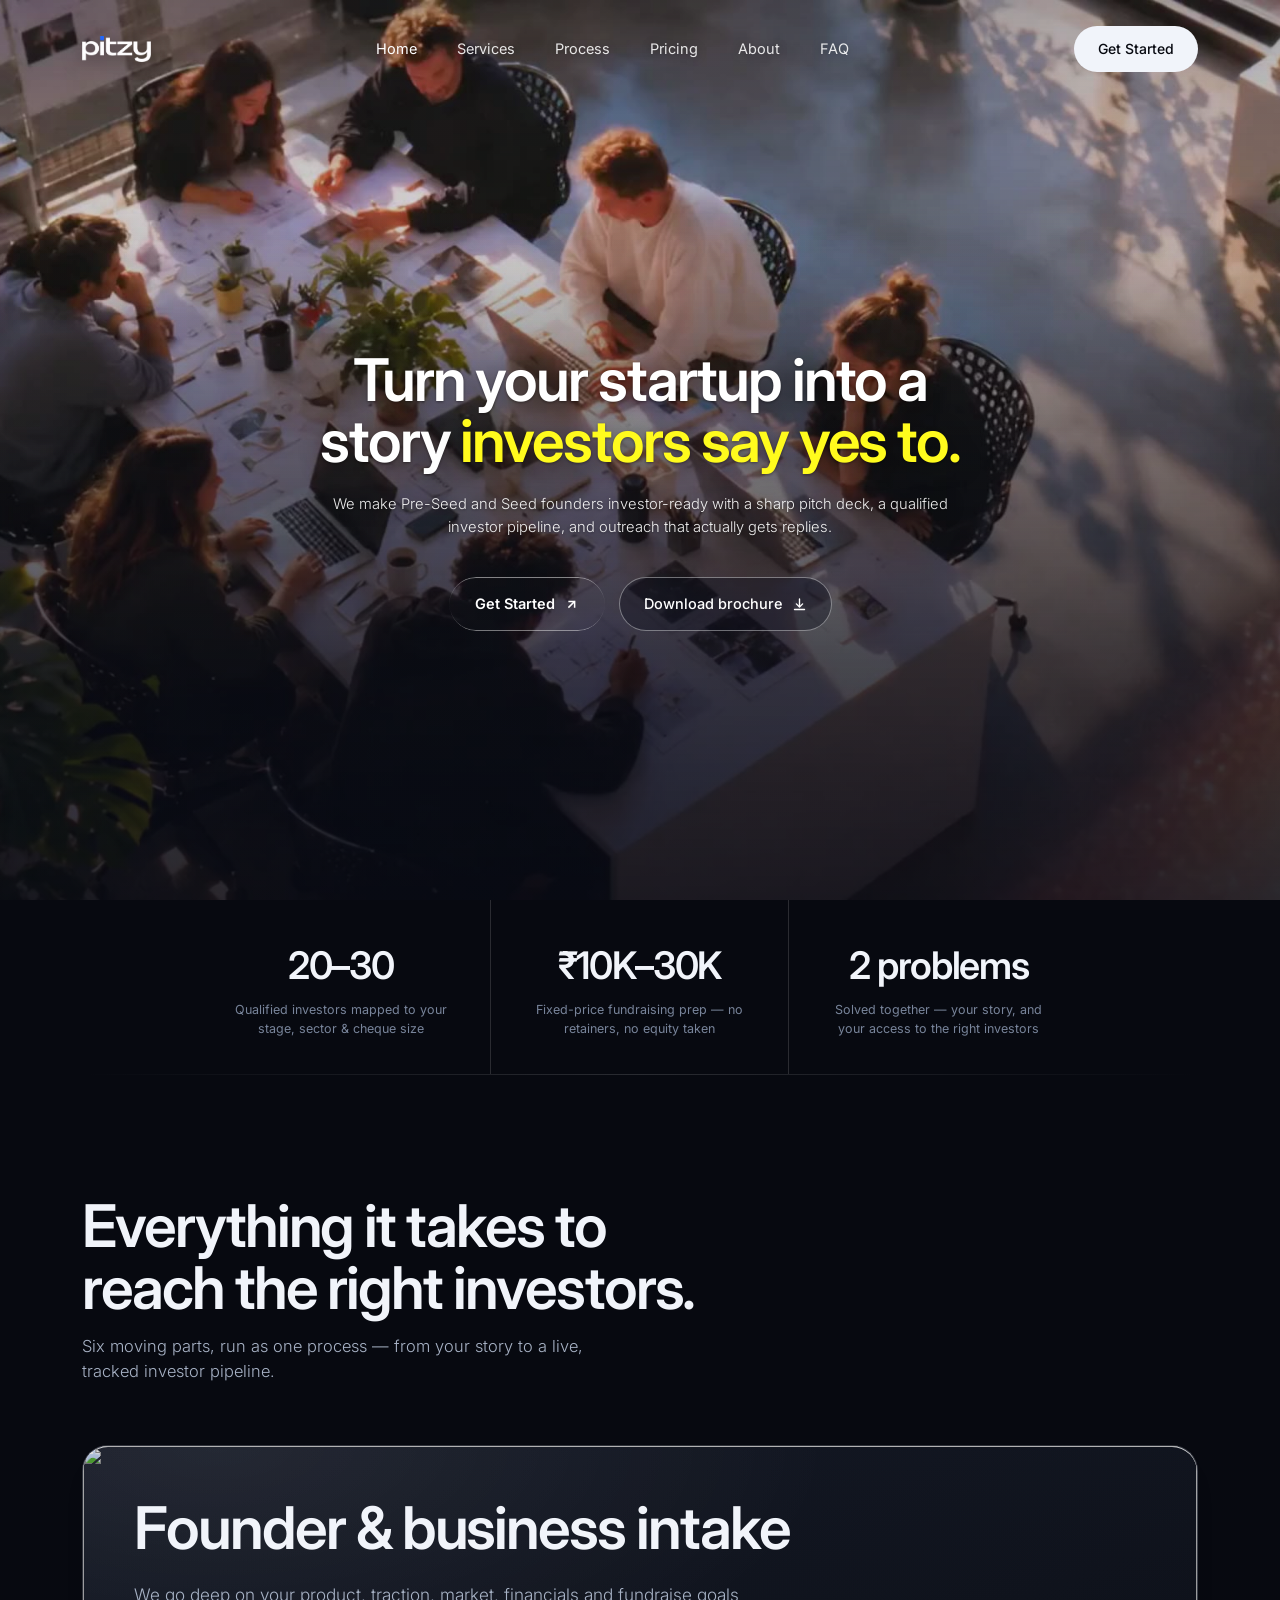
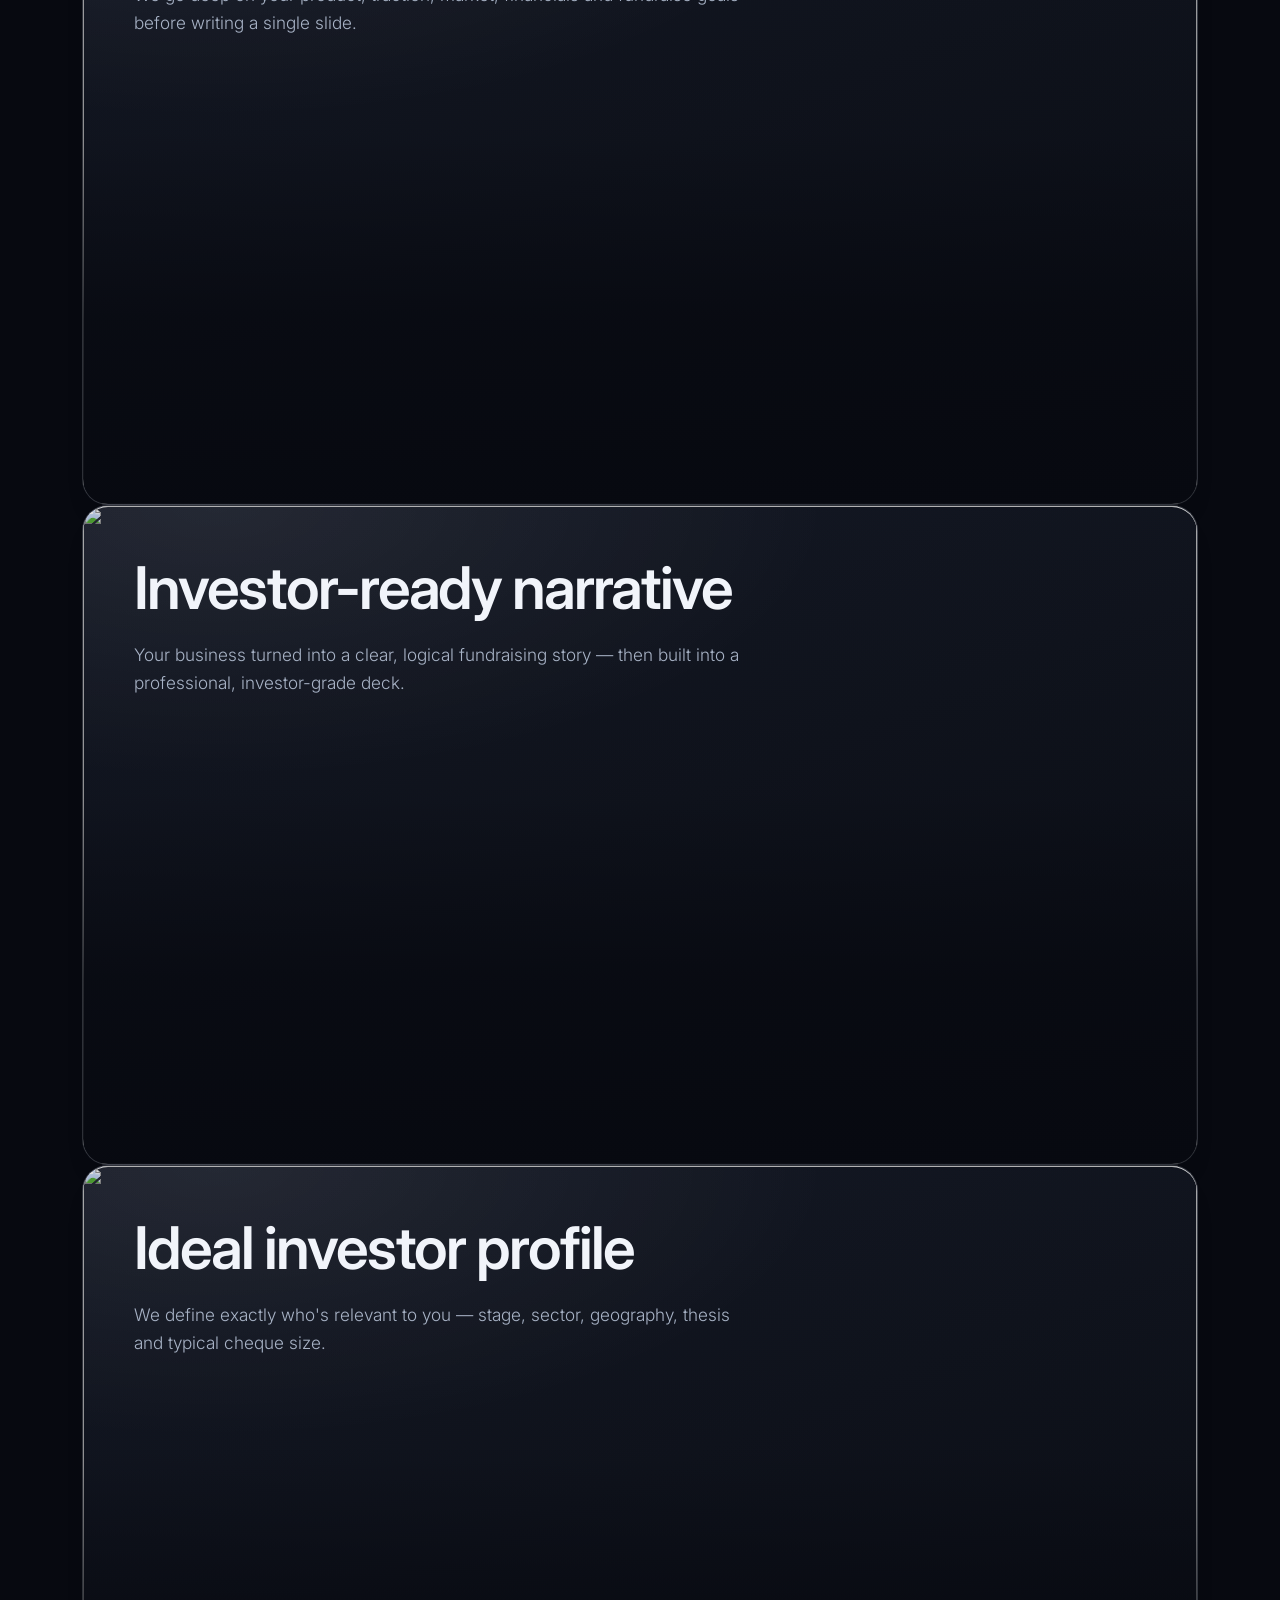
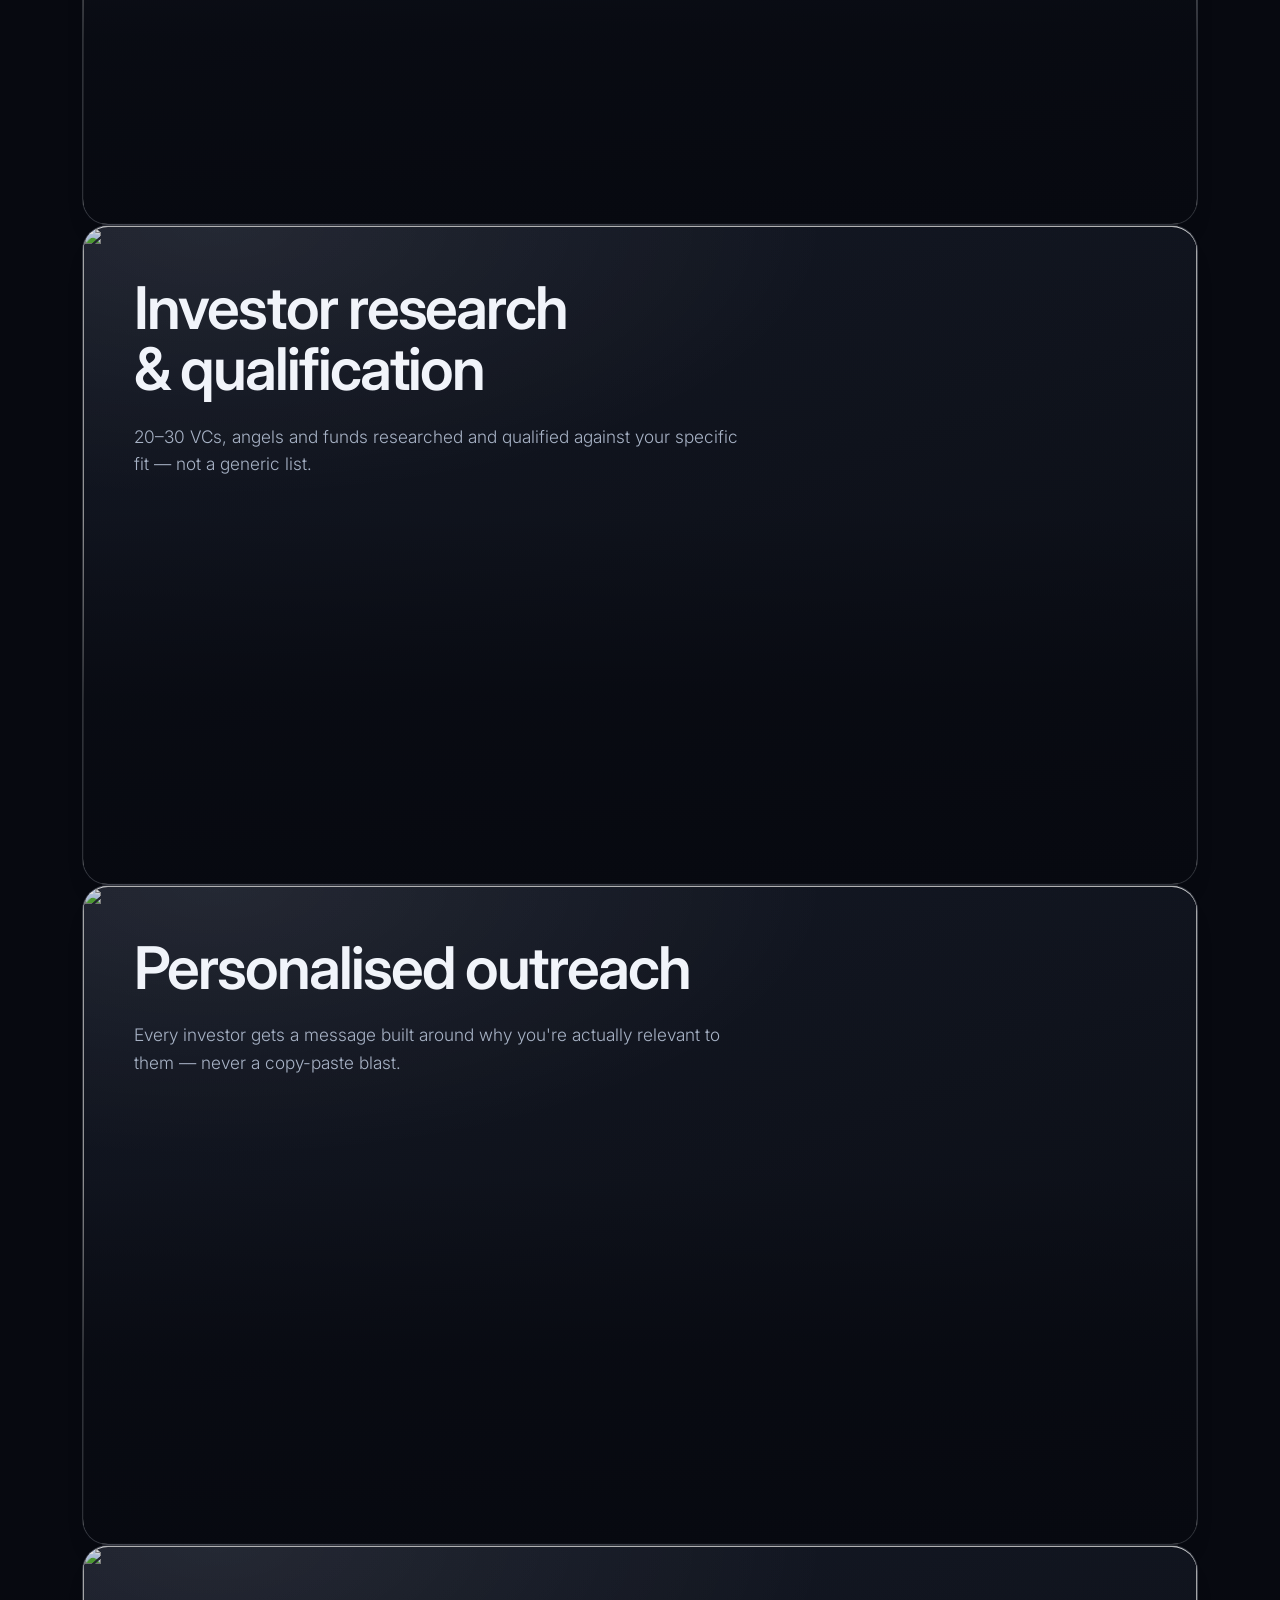
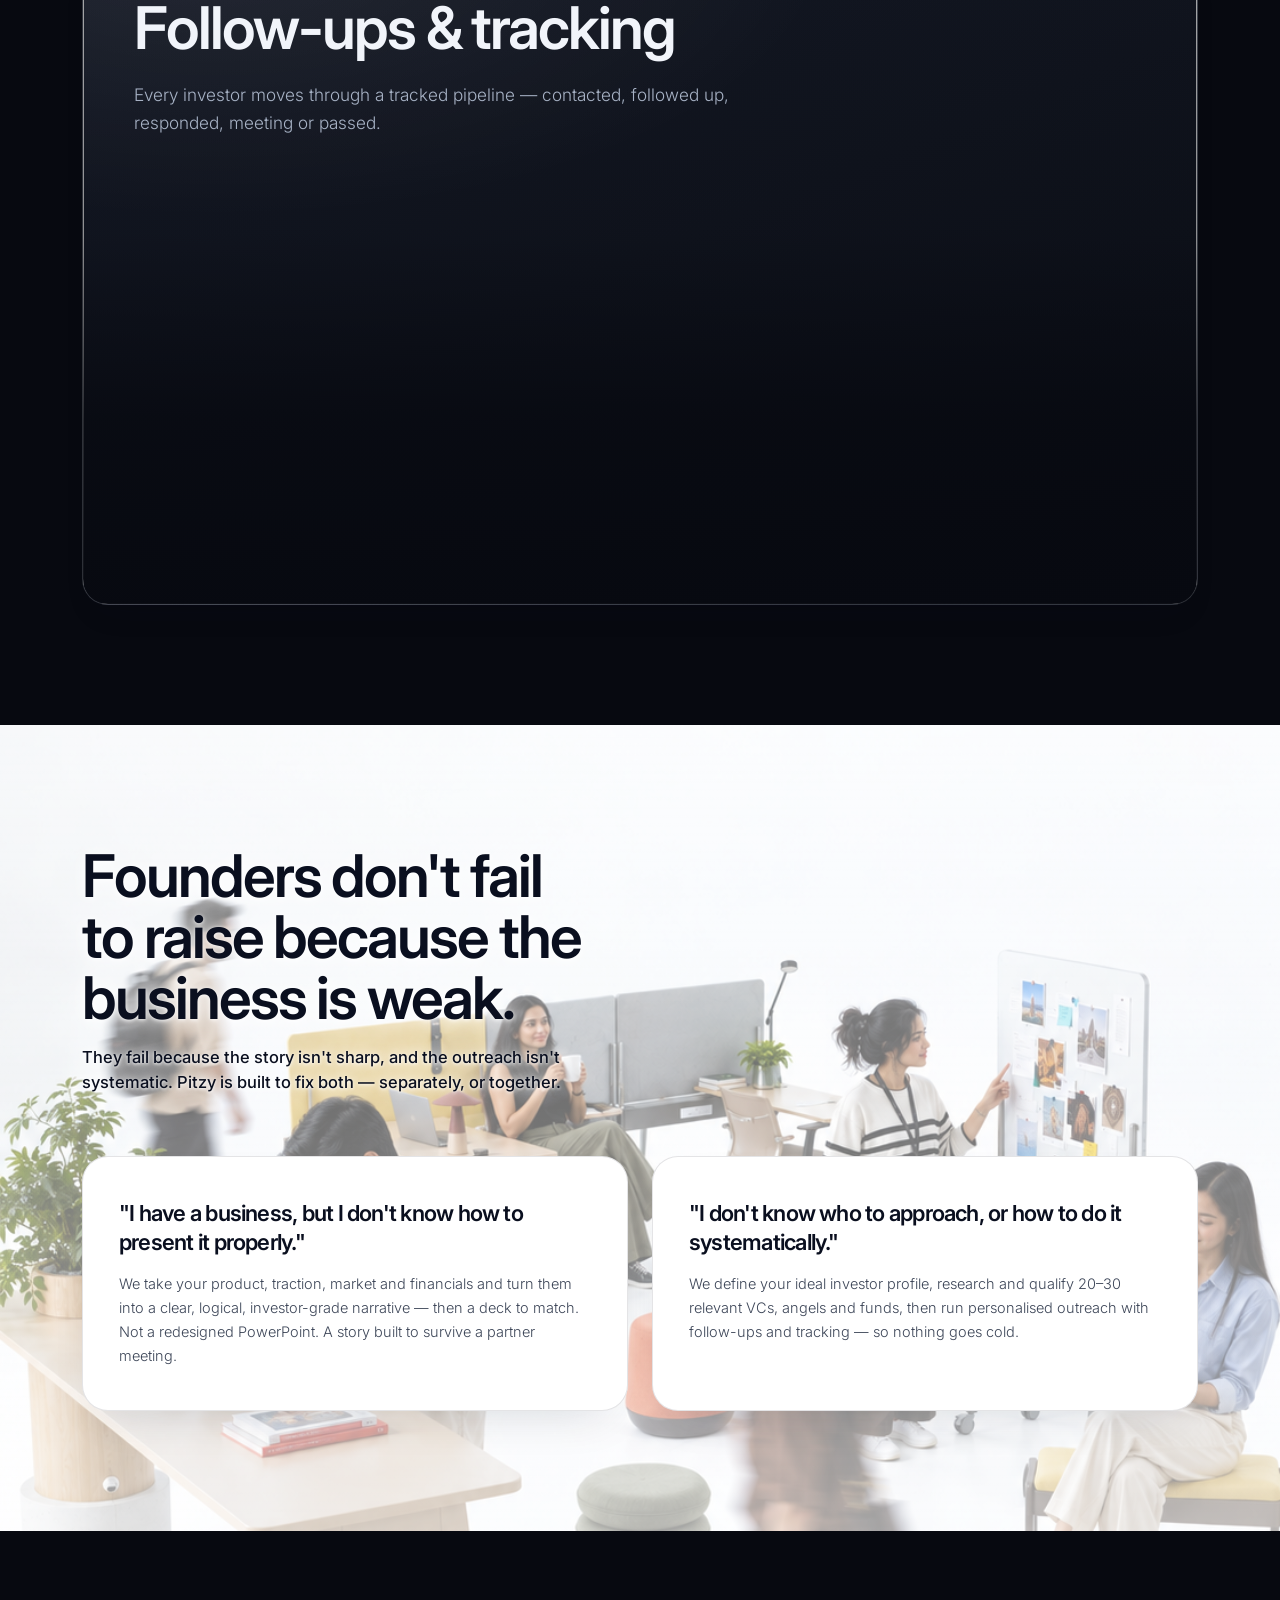
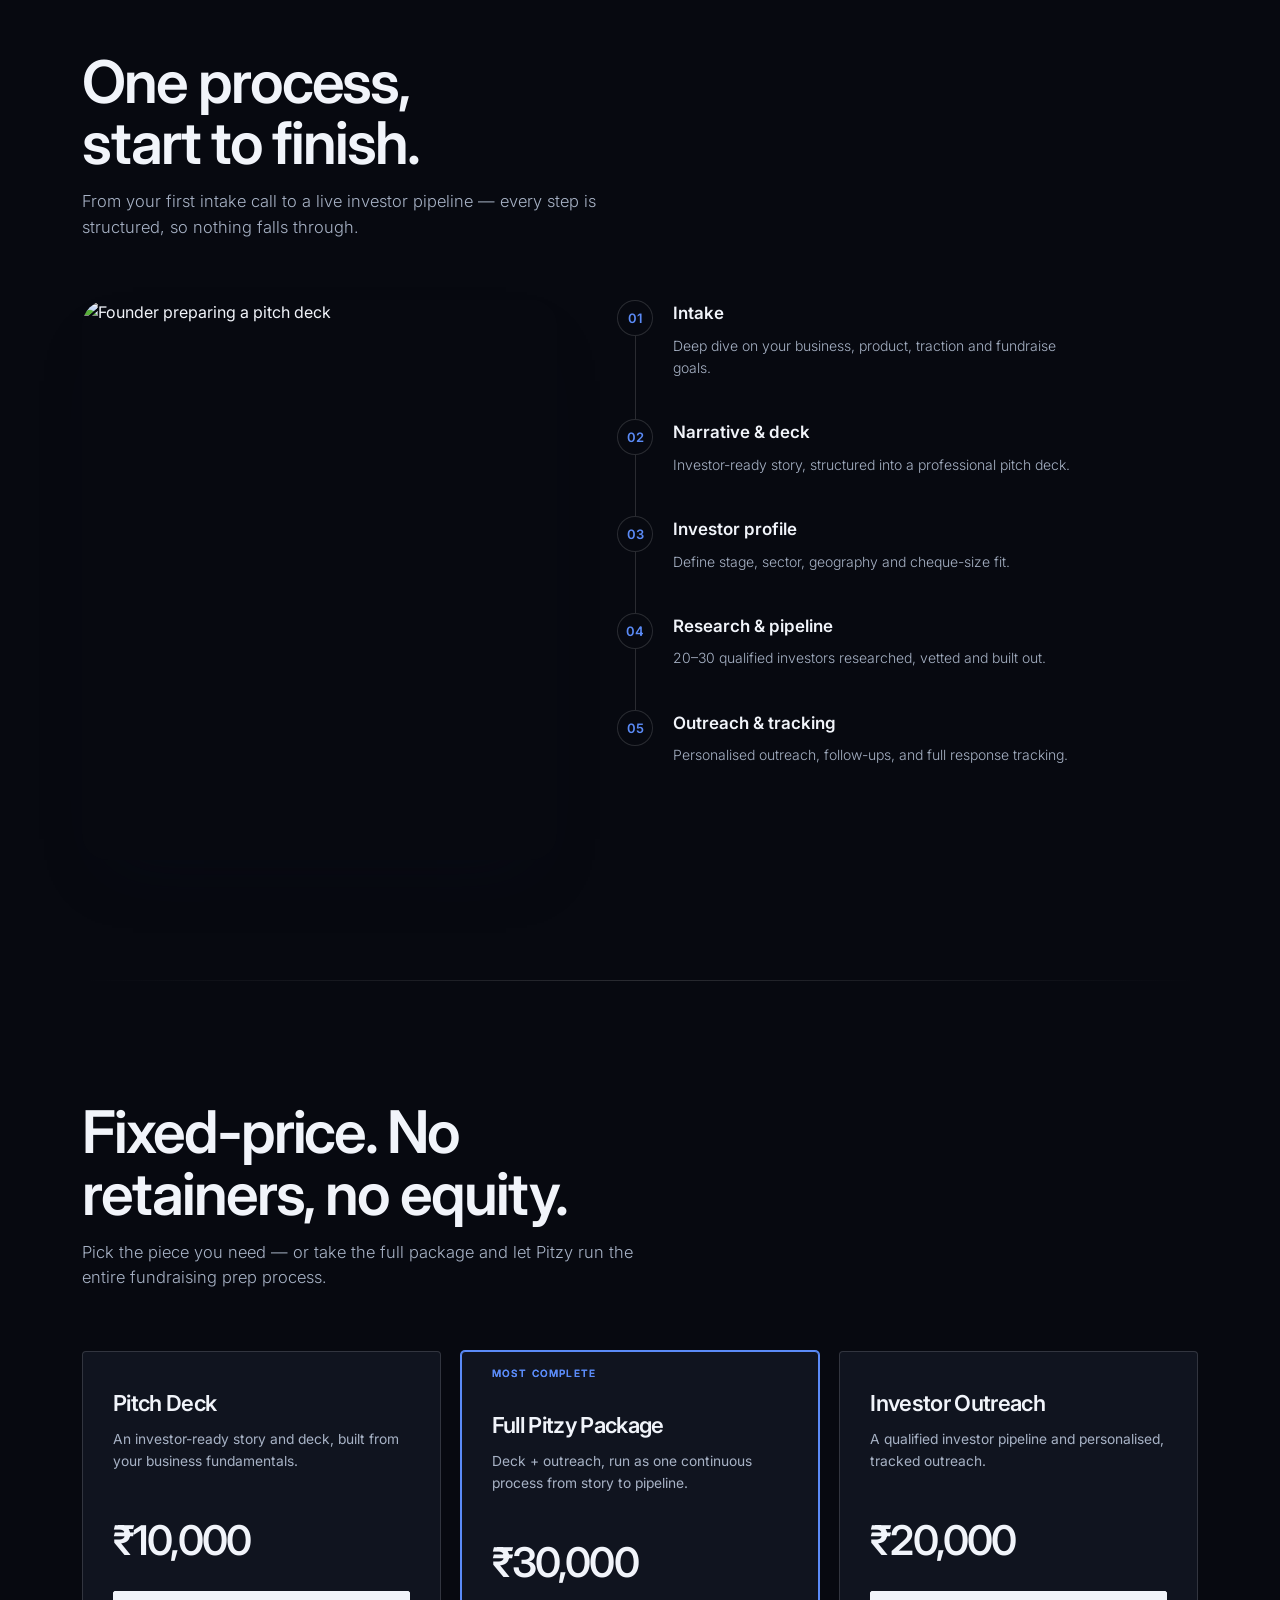
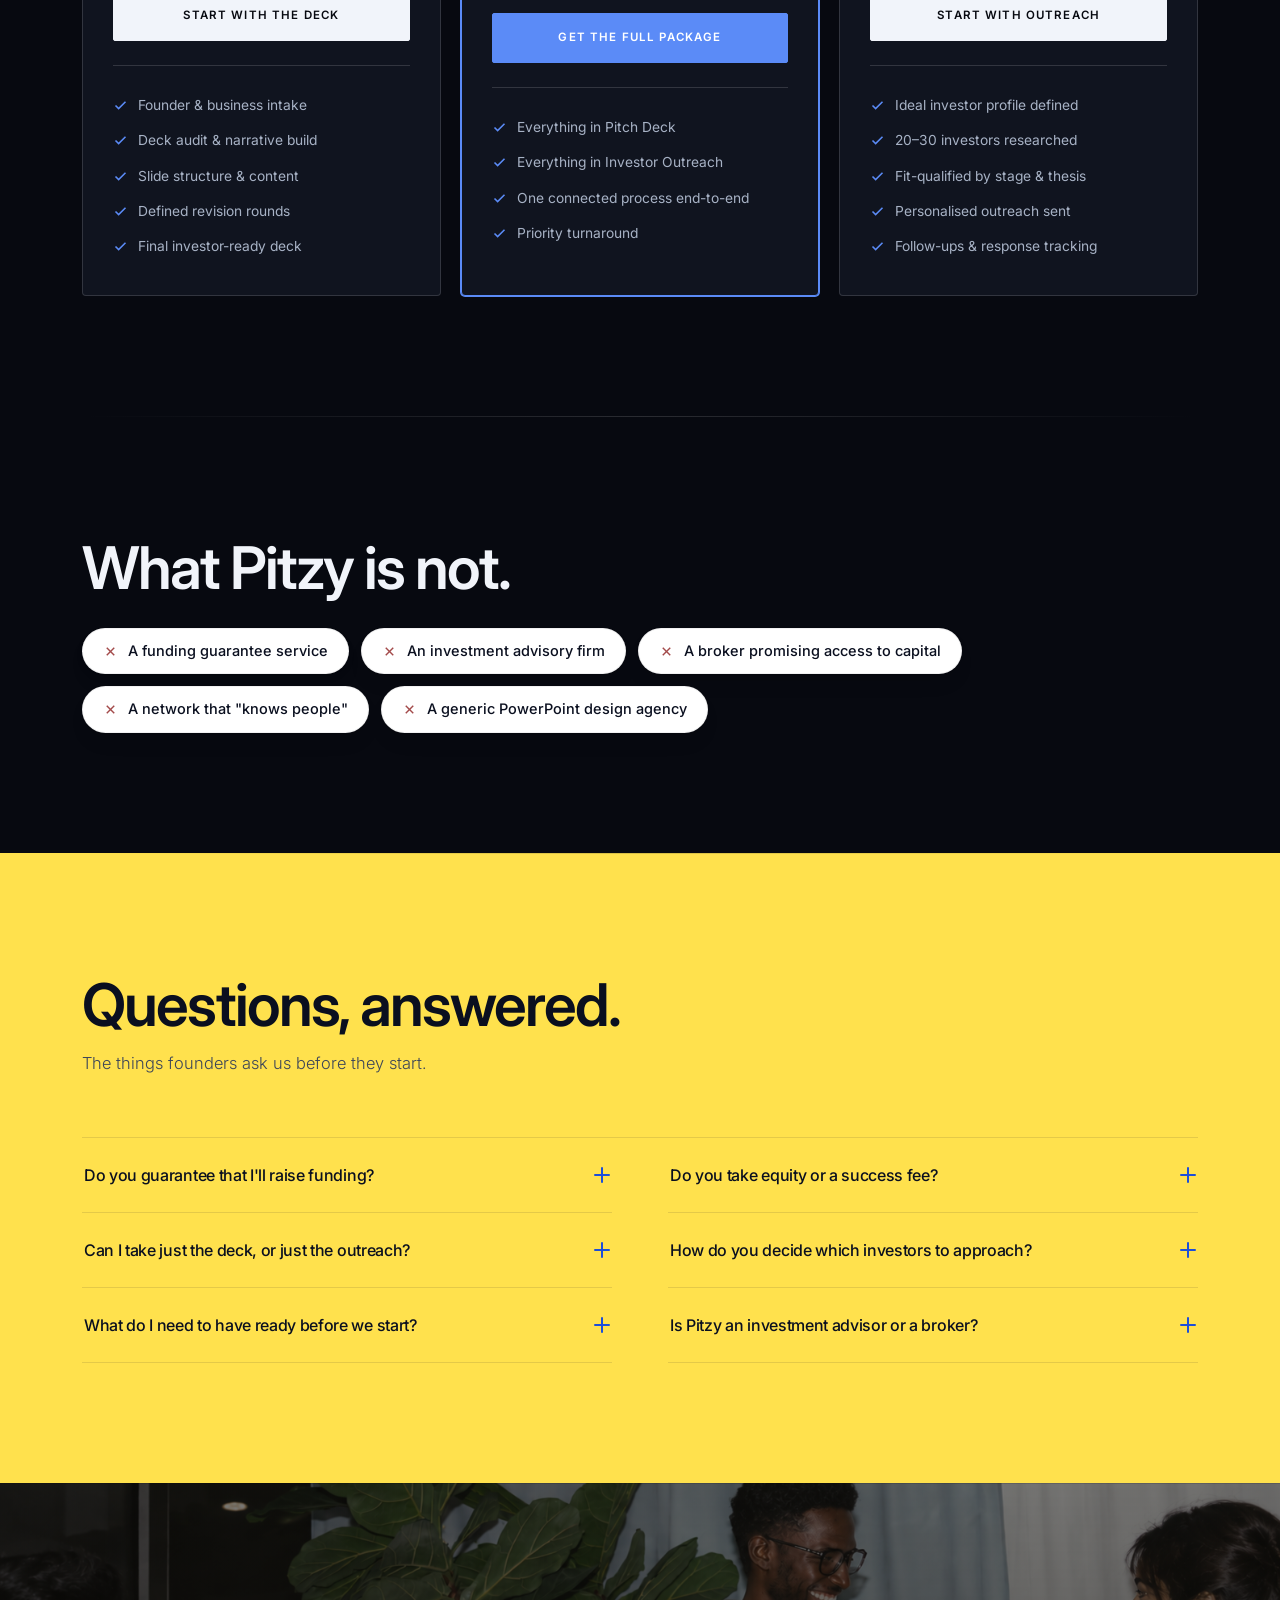
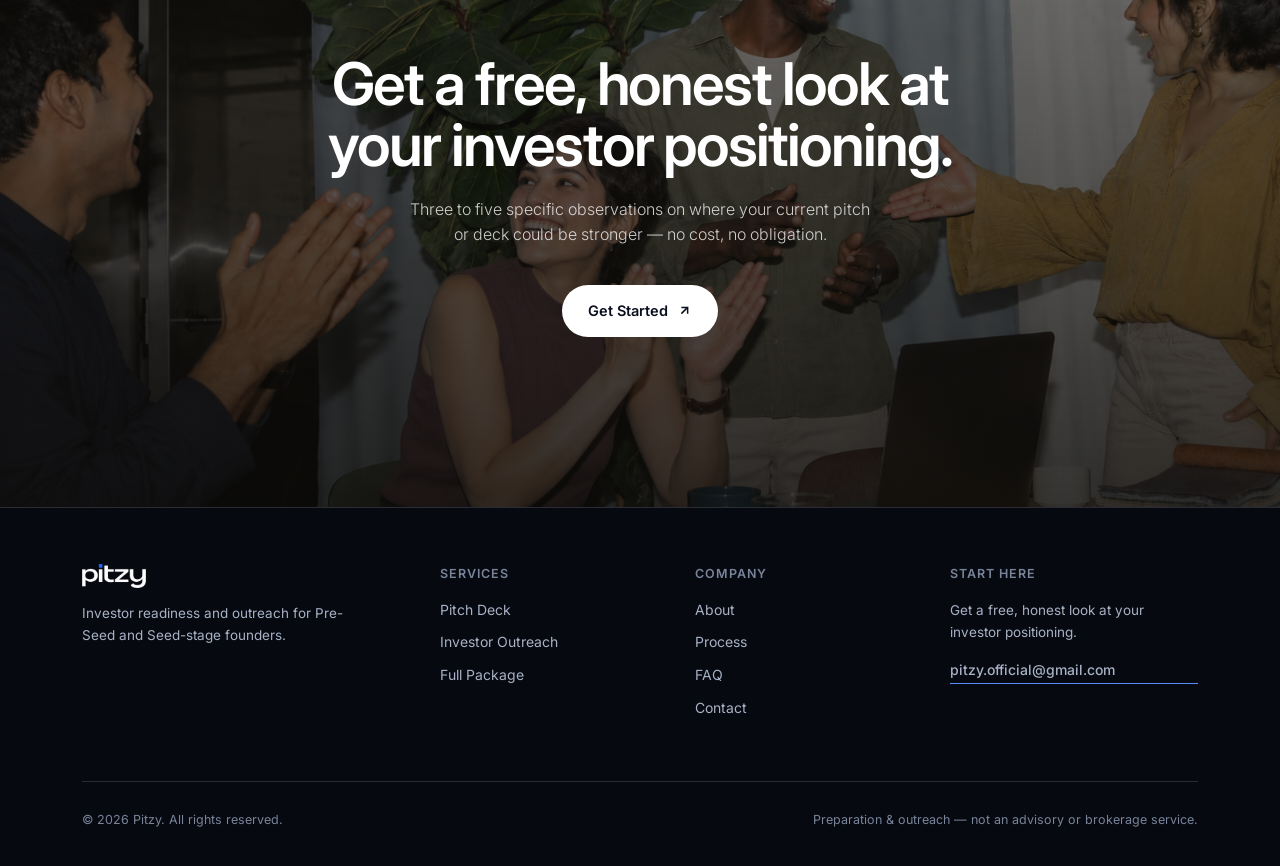
==== index.html @ c19ff97d "Add files via upload" ====
<!DOCTYPE html>
<html lang="en" data-theme="dark">
<head>
<meta charset="UTF-8">
<meta name="viewport" content="width=device-width, initial-scale=1.0">
<title>Pitzy — Investor-Ready Fundraising for Founders</title>
<link rel="preconnect" href="https://fonts.googleapis.com">
<link rel="preconnect" href="https://fonts.gstatic.com" crossorigin>
<link href="https://fonts.googleapis.com/css2?family=Playfair+Display:ital,wght@0,400;0,500;0,600;0,700;1,400;1,500&family=Inter:ital,wght@0,300;0,400;0,500;0,600;0,700;1,400;1,600&display=swap" rel="stylesheet">
<link rel="stylesheet" href="./styles.css">
</head>
<body>

<nav id="nav">
  <div class="wrap nav-inner">
    <a href="#" class="logo"><img class="logo-img" src="./logo.png" alt="Pitzy"></a>
    <div class="nav-links">
      <a href="#" class="is-current">Home</a>
      <a href="#services">Services</a>
      <a href="#process">Process</a>
      <a href="#pricing">Pricing</a>
      <a href="./about.html">About</a>
      <a href="#questions">FAQ</a>
    </div>
    <a href="#audit" class="nav-cta">Get Started</a>
    <button class="nav-mobile-toggle" onclick="document.getElementById('drawer').classList.add('open')">
      <svg width="17" height="17" viewBox="0 0 24 24" fill="none" stroke="currentColor" stroke-width="2"><line x1="3" y1="6" x2="21" y2="6"/><line x1="3" y1="12" x2="21" y2="12"/><line x1="3" y1="18" x2="21" y2="18"/></svg>
    </button>
  </div>
</nav>

<div class="mobile-drawer" id="drawer">
  <button class="mobile-close" onclick="document.getElementById('drawer').classList.remove('open')">&times;</button>
  <a href="#" onclick="document.getElementById('drawer').classList.remove('open')">Home</a>
  <a href="#services" onclick="document.getElementById('drawer').classList.remove('open')">Services</a>
  <a href="#process" onclick="document.getElementById('drawer').classList.remove('open')">Process</a>
  <a href="#pricing" onclick="document.getElementById('drawer').classList.remove('open')">Pricing</a>
  <a href="./about.html">About</a>
  <a href="#audit" onclick="document.getElementById('drawer').classList.remove('open')" style="color:#9dc0ff;">Get Started</a>
</div>

<header class="hero">
  <div class="hero-bg">
    <video class="hero-img hero-video" src="./hero2-web.mp4" poster="./hero2-poster.jpg" autoplay muted loop playsinline preload="auto" aria-hidden="true"></video>
    <div class="hero-overlay"></div>
  </div>
  <div class="hero-text-scrim"></div>
  <div class="hero-top">
    <h1>Turn your startup into a story <span class="hl">investors say yes to.</span></h1>
    <p class="sub">We make Pre-Seed and Seed founders investor-ready with a sharp pitch deck, a qualified investor pipeline, and outreach that actually gets replies.</p>
    <div class="hero-ctas">
      <a href="#audit" class="btn-primary btn-glass">Get Started <svg width="15" height="15" viewBox="0 0 24 24" fill="none" stroke="currentColor" stroke-width="2.4"><line x1="7" y1="17" x2="17" y2="7"/><polyline points="7 7 17 7 17 17"/></svg></a>
      <a href="./pitzy%20brochure.pdf" class="btn-ghost" download="Pitzy-Brochure.pdf">Download brochure <svg width="15" height="15" viewBox="0 0 24 24" fill="none" stroke="currentColor" stroke-width="2.2" stroke-linecap="round" stroke-linejoin="round"><path d="M12 3v12"/><path d="M7 11l5 5 5-5"/><path d="M4 20h16"/></svg></a>
    </div>
  </div>
</header>

<div class="stat-strip">
  <div class="stat-cell reveal"><div class="num">20–30</div><div class="lbl">Qualified investors mapped to your stage, sector &amp; cheque size</div></div>
  <div class="stat-cell reveal"><div class="num">₹10K–30K</div><div class="lbl">Fixed-price fundraising prep — no retainers, no equity taken</div></div>
  <div class="stat-cell reveal"><div class="num">2 problems</div><div class="lbl">Solved together — your story, and your access to the right investors</div></div>
</div>

<div class="section-rule"></div>

<section class="section-pad" id="services">
  <div class="wrap">
    <div class="section-head reveal">
      <h2>Everything it takes to reach the right investors.</h2>
      <p>Six moving parts, run as one process — from your story to a live, tracked investor pipeline.</p>
    </div>
    <div class="what-grid no-stagger">
      <div class="what-card reveal">
        <img class="what-bg" src="https://images.unsplash.com/photo-1600880292203-757bb62b4baf?q=80&w=1600&auto=format&fit=crop" alt="" loading="lazy">
        <div class="wbody">
          <h4>Founder &amp; business intake</h4>
          <p>We go deep on your product, traction, market, financials and fundraise goals before writing a single slide.</p>
        </div>
      </div>
      <div class="what-card reveal">
        <img class="what-bg" src="https://images.unsplash.com/photo-1552664730-d307ca884978?q=80&w=1600&auto=format&fit=crop" alt="" loading="lazy">
        <div class="wbody">
          <h4>Investor-ready narrative</h4>
          <p>Your business turned into a clear, logical fundraising story — then built into a professional, investor-grade deck.</p>
        </div>
      </div>
      <div class="what-card reveal">
        <img class="what-bg" src="https://images.unsplash.com/photo-1454165804606-c3d57bc86b40?q=80&w=1600&auto=format&fit=crop" alt="" loading="lazy">
        <div class="wbody">
          <h4>Ideal investor profile</h4>
          <p>We define exactly who's relevant to you — stage, sector, geography, thesis and typical cheque size.</p>
        </div>
      </div>
      <div class="what-card reveal">
        <img class="what-bg" src="https://images.unsplash.com/photo-1531973576160-7125cd663d86?q=80&w=1600&auto=format&fit=crop" alt="" loading="lazy">
        <div class="wbody">
          <h4>Investor research &amp; qualification</h4>
          <p>20–30 VCs, angels and funds researched and qualified against your specific fit — not a generic list.</p>
        </div>
      </div>
      <div class="what-card reveal">
        <img class="what-bg" src="https://images.unsplash.com/photo-1521737604893-d14cc237f11d?q=80&w=1600&auto=format&fit=crop" alt="" loading="lazy">
        <div class="wbody">
          <h4>Personalised outreach</h4>
          <p>Every investor gets a message built around why you're actually relevant to them — never a copy-paste blast.</p>
        </div>
      </div>
      <div class="what-card reveal">
        <img class="what-bg" src="https://images.unsplash.com/photo-1519389950473-47ba0277781c?q=80&w=1600&auto=format&fit=crop" alt="" loading="lazy">
        <div class="wbody">
          <h4>Follow-ups &amp; tracking</h4>
          <p>Every investor moves through a tracked pipeline — contacted, followed up, responded, meeting or passed.</p>
        </div>
      </div>
    </div>
  </div>
</section>

<section class="section-pad problem-section">
  <div class="problem-bg"></div>
  <div class="wrap">
    <div class="section-head reveal">
      <h2>Founders don't fail to raise because the business is weak.</h2>
      <p>They fail because the story isn't sharp, and the outreach isn't systematic. Pitzy is built to fix both — separately, or together.</p>
    </div>
    <div class="problem-grid">
      <div class="problem-card reveal reveal-left">
        <h3>"I have a business, but I don't know how to present it properly."</h3>
        <p>We take your product, traction, market and financials and turn them into a clear, logical, investor-grade narrative — then a deck to match. Not a redesigned PowerPoint. A story built to survive a partner meeting.</p>
      </div>
      <div class="problem-card reveal reveal-right">
        <h3>"I don't know who to approach, or how to do it systematically."</h3>
        <p>We define your ideal investor profile, research and qualify 20–30 relevant VCs, angels and funds, then run personalised outreach with follow-ups and tracking — so nothing goes cold.</p>
      </div>
    </div>
  </div>
</section>

<section class="section-pad" id="process">
  <div class="wrap">
    <div class="section-head reveal">
      <h2>One process, start to finish.</h2>
      <p>From your first intake call to a live investor pipeline — every step is structured, so nothing falls through.</p>
    </div>
    <div class="process-layout">
      <div class="process-photo reveal reveal-left">
        <img src="https://images.unsplash.com/photo-1552664730-d307ca884978?q=80&w=1400&auto=format&fit=crop" alt="Founder preparing a pitch deck">
      </div>
      <div class="process-steps" id="pSteps">
        <div class="p-step">
          <div class="p-line"></div>
          <div class="pnum">01</div>
          <h4>Intake</h4>
          <p>Deep dive on your business, product, traction and fundraise goals.</p>
        </div>
        <div class="p-step">
          <div class="p-line"></div>
          <div class="pnum">02</div>
          <h4>Narrative &amp; deck</h4>
          <p>Investor-ready story, structured into a professional pitch deck.</p>
        </div>
        <div class="p-step">
          <div class="p-line"></div>
          <div class="pnum">03</div>
          <h4>Investor profile</h4>
          <p>Define stage, sector, geography and cheque-size fit.</p>
        </div>
        <div class="p-step">
          <div class="p-line"></div>
          <div class="pnum">04</div>
          <h4>Research &amp; pipeline</h4>
          <p>20–30 qualified investors researched, vetted and built out.</p>
        </div>
        <div class="p-step">
          <div class="pnum">05</div>
          <h4>Outreach &amp; tracking</h4>
          <p>Personalised outreach, follow-ups, and full response tracking.</p>
        </div>
      </div>
    </div>
  </div>
</section>

<div class="section-rule"></div>

<section class="section-pad pricing-section" id="pricing">
  <div class="wrap">
    <div class="section-head reveal">
      <h2>Fixed-price. No retainers, no equity.</h2>
      <p>Pick the piece you need — or take the full package and let Pitzy run the entire fundraising prep process.</p>
    </div>
    <div class="pricing-grid">
      <div class="price-card reveal reveal-scale">
        <div class="ptitle">Pitch Deck</div>
        <div class="pdesc">An investor-ready story and deck, built from your business fundamentals.</div>
        <div class="pamount">₹10,000</div>
        <a href="#audit" class="pbtn">Start with the deck</a>
        <ul>
          <li><svg width="15" height="15" viewBox="0 0 24 24" fill="none" stroke="currentColor" stroke-width="2.5"><polyline points="20 6 9 17 4 12"/></svg>Founder &amp; business intake</li>
          <li><svg width="15" height="15" viewBox="0 0 24 24" fill="none" stroke="currentColor" stroke-width="2.5"><polyline points="20 6 9 17 4 12"/></svg>Deck audit &amp; narrative build</li>
          <li><svg width="15" height="15" viewBox="0 0 24 24" fill="none" stroke="currentColor" stroke-width="2.5"><polyline points="20 6 9 17 4 12"/></svg>Slide structure &amp; content</li>
          <li><svg width="15" height="15" viewBox="0 0 24 24" fill="none" stroke="currentColor" stroke-width="2.5"><polyline points="20 6 9 17 4 12"/></svg>Defined revision rounds</li>
          <li><svg width="15" height="15" viewBox="0 0 24 24" fill="none" stroke="currentColor" stroke-width="2.5"><polyline points="20 6 9 17 4 12"/></svg>Final investor-ready deck</li>
        </ul>
      </div>

      <div class="price-card featured reveal reveal-scale">
        <div class="fplate">Most complete</div>
        <div class="fplate">Most complete</div>
        <div class="ptitle">Full Pitzy Package</div>
        <div class="pdesc">Deck + outreach, run as one continuous process from story to pipeline.</div>
        <div class="pamount">₹30,000</div>
        <a href="#audit" class="pbtn">Get the full package</a>
        <ul>
          <li><svg width="15" height="15" viewBox="0 0 24 24" fill="none" stroke="currentColor" stroke-width="2.5"><polyline points="20 6 9 17 4 12"/></svg>Everything in Pitch Deck</li>
          <li><svg width="15" height="15" viewBox="0 0 24 24" fill="none" stroke="currentColor" stroke-width="2.5"><polyline points="20 6 9 17 4 12"/></svg>Everything in Investor Outreach</li>
          <li><svg width="15" height="15" viewBox="0 0 24 24" fill="none" stroke="currentColor" stroke-width="2.5"><polyline points="20 6 9 17 4 12"/></svg>One connected process end-to-end</li>
          <li><svg width="15" height="15" viewBox="0 0 24 24" fill="none" stroke="currentColor" stroke-width="2.5"><polyline points="20 6 9 17 4 12"/></svg>Priority turnaround</li>
        </ul>
      </div>

      <div class="price-card reveal reveal-scale">
        <div class="ptitle">Investor Outreach</div>
        <div class="pdesc">A qualified investor pipeline and personalised, tracked outreach.</div>
        <div class="pamount">₹20,000</div>
        <a href="#audit" class="pbtn">Start with outreach</a>
        <ul>
          <li><svg width="15" height="15" viewBox="0 0 24 24" fill="none" stroke="currentColor" stroke-width="2.5"><polyline points="20 6 9 17 4 12"/></svg>Ideal investor profile defined</li>
          <li><svg width="15" height="15" viewBox="0 0 24 24" fill="none" stroke="currentColor" stroke-width="2.5"><polyline points="20 6 9 17 4 12"/></svg>20–30 investors researched</li>
          <li><svg width="15" height="15" viewBox="0 0 24 24" fill="none" stroke="currentColor" stroke-width="2.5"><polyline points="20 6 9 17 4 12"/></svg>Fit-qualified by stage &amp; thesis</li>
          <li><svg width="15" height="15" viewBox="0 0 24 24" fill="none" stroke="currentColor" stroke-width="2.5"><polyline points="20 6 9 17 4 12"/></svg>Personalised outreach sent</li>
          <li><svg width="15" height="15" viewBox="0 0 24 24" fill="none" stroke="currentColor" stroke-width="2.5"><polyline points="20 6 9 17 4 12"/></svg>Follow-ups &amp; response tracking</li>
        </ul>
      </div>
    </div>
  </div>
</section>

<div class="section-rule"></div>

<section class="not-section section-pad" id="faq">
  <div class="wrap">
    <div class="not-grid">
      <div class="reveal reveal-left">
        <h2 class="not-head" style="margin-bottom:30px;">What Pitzy is not.</h2>
        <div class="not-list">
          <div class="not-item reveal reveal-left"><svg width="15" height="15" viewBox="0 0 24 24" fill="none" stroke="currentColor" stroke-width="2.3"><line x1="18" y1="6" x2="6" y2="18"/><line x1="6" y1="6" x2="18" y2="18"/></svg>A funding guarantee service</div>
          <div class="not-item reveal reveal-left"><svg width="15" height="15" viewBox="0 0 24 24" fill="none" stroke="currentColor" stroke-width="2.3"><line x1="18" y1="6" x2="6" y2="18"/><line x1="6" y1="6" x2="18" y2="18"/></svg>An investment advisory firm</div>
          <div class="not-item reveal reveal-left"><svg width="15" height="15" viewBox="0 0 24 24" fill="none" stroke="currentColor" stroke-width="2.3"><line x1="18" y1="6" x2="6" y2="18"/><line x1="6" y1="6" x2="18" y2="18"/></svg>A broker promising access to capital</div>
          <div class="not-item reveal reveal-left"><svg width="15" height="15" viewBox="0 0 24 24" fill="none" stroke="currentColor" stroke-width="2.3"><line x1="18" y1="6" x2="6" y2="18"/><line x1="6" y1="6" x2="18" y2="18"/></svg>A network that "knows people"</div>
          <div class="not-item reveal reveal-left"><svg width="15" height="15" viewBox="0 0 24 24" fill="none" stroke="currentColor" stroke-width="2.3"><line x1="18" y1="6" x2="6" y2="18"/><line x1="6" y1="6" x2="18" y2="18"/></svg>A generic PowerPoint design agency</div>
        </div>
      </div>
    </div>
  </div>
</section>

<div class="section-rule on-yellow"></div>

<section class="section-pad qa-section" id="questions">
  <div class="wrap">
    <div class="section-head reveal">
      <h2>Questions, answered.</h2>
      <p>The things founders ask us before they start.</p>
    </div>
    <div class="qa-list">
      <div class="qa reveal">
        <button class="qa-q" aria-expanded="false">Do you guarantee that I'll raise funding?<span class="qa-icon"></span></button>
        <div class="qa-a"><div class="qa-a-inner"><p>No — and anyone who does is selling you something else. Pitzy provides the preparation, the research and the structured outreach. The meetings, the negotiations and the close are always yours.</p></div></div>
      </div>
      <div class="qa reveal">
        <button class="qa-q" aria-expanded="false">Do you take equity or a success fee?<span class="qa-icon"></span></button>
        <div class="qa-a"><div class="qa-a-inner"><p>Neither. Every engagement is fixed-price — ₹10,000 for the deck, ₹20,000 for outreach, ₹30,000 for both. No retainers, no equity, no surprise fees.</p></div></div>
      </div>
      <div class="qa reveal">
        <button class="qa-q" aria-expanded="false">Can I take just the deck, or just the outreach?<span class="qa-icon"></span></button>
        <div class="qa-a"><div class="qa-a-inner"><p>Yes. They solve two different problems and work on their own. Take the full package only if you want the story and the pipeline run as one continuous process.</p></div></div>
      </div>
      <div class="qa reveal">
        <button class="qa-q" aria-expanded="false">How do you decide which investors to approach?<span class="qa-icon"></span></button>
        <div class="qa-a"><div class="qa-a-inner"><p>We define your ideal investor profile first — stage, sector, geography, thesis and typical cheque size. Then 20–30 VCs, angels and funds are researched and qualified against that specific fit. It is never a generic list.</p></div></div>
      </div>
      <div class="qa reveal">
        <button class="qa-q" aria-expanded="false">What do I need to have ready before we start?<span class="qa-icon"></span></button>
        <div class="qa-a"><div class="qa-a-inner"><p>Whatever you already have on your product, traction, market, financials and fundraise goals. The intake goes deep on all of it before a single slide gets written — you don't need a polished deck to begin.</p></div></div>
      </div>
      <div class="qa reveal">
        <button class="qa-q" aria-expanded="false">Is Pitzy an investment advisor or a broker?<span class="qa-icon"></span></button>
        <div class="qa-a"><div class="qa-a-inner"><p>No. Pitzy is a preparation and outreach service — not an advisory firm, not a brokerage, and not a network promising access to capital. We make sure the right investors see your business the right way.</p></div></div>
      </div>
    </div>
  </div>
</section>


<section class="cta-section" id="audit">
  <div class="cta-bg"></div>
  <h2 class="reveal">Get a free, honest look at your investor positioning.</h2>
  <p class="reveal">Three to five specific observations on where your current pitch or deck could be stronger — no cost, no obligation.</p>
  <a href="mailto:pitzy.official@gmail.com" class="btn-primary reveal">Get Started <svg width="15" height="15" viewBox="0 0 24 24" fill="none" stroke="currentColor" stroke-width="2.4"><line x1="7" y1="17" x2="17" y2="7"/><polyline points="7 7 17 7 17 17"/></svg></a>
</section>


<footer>
  <div class="wrap">
    <div class="footer-top">
      <div class="footer-brand">
        <a href="#" class="logo"><img class="logo-img" src="./logo.png" alt="Pitzy"></a>
        <p>Investor readiness and outreach for Pre-Seed and Seed-stage founders.</p>
      </div>
      <div class="fcol">
        <h5>Services</h5>
        <a href="#pricing">Pitch Deck</a>
        <a href="#pricing">Investor Outreach</a>
        <a href="#pricing">Full Package</a>
      </div>
      <div class="fcol">
        <h5>Company</h5>
        <a href="./about.html">About</a>
        <a href="#process">Process</a>
        <a href="#questions">FAQ</a>
        <a href="#audit">Contact</a>
      </div>
      <div class="fcol footer-contact">
        <h5>Start here</h5>
        <p style="color:var(--ink-soft); font-size:13.5px; line-height:1.65;">Get a free, honest look at your investor positioning.</p>
        <a href="mailto:pitzy.official@gmail.com">pitzy.official@gmail.com</a>
      </div>
    </div>
    <div class="footer-bottom">
      <span>© 2026 Pitzy. All rights reserved.</span>
      <span>Preparation &amp; outreach — not an advisory or brokerage service.</span>
    </div>
  </div>
</footer>

<script src="./script.js"></script>

</body>
</html>
---- styles.css ----
:root{
    --bg:#ffffff;
    --bg-2:#eef3fb;
    --ink:#0a0f1f;
    --ink-soft:#3d4658;
    --ink-faint:#8792a6;
    --line:rgba(10,15,31,0.11);
    --line-soft:rgba(10,15,31,0.07);
    --card:#ffffff;
    --tint-a:#eaf1fb;
    --tint-b:#eef4ff;
    --tint-c:#e6edfa;
    --accent:#0a0f1f;
    --blue:#1d4ed8;
    --yellow:#ffe14d;
    --radius-l:26px;
    --radius-m:18px;
    --radius-s:12px;
    --ease:cubic-bezier(.19,1,.22,1);

    /* surfaces that flip between the day and night themes */
    --nav-bg:rgba(255,255,255,0.86);
    --card-a:#ffffff; --card-b:#f5f8fd; --card-c:#e9eff8;
    --card-bloom:rgba(255,255,255,0.9);
    --scrim-a:rgba(255,255,255,0); --scrim-b:rgba(255,255,255,0.06);
    --scrim-c:rgba(255,255,255,0.78); --scrim-d:rgba(255,255,255,0.97);
    --sheen:rgba(255,255,255,0.95);
    --btn-bg:#0a0f1f; --btn-fg:#ffffff; --btn-bg-hover:#000000;
    --cta-bg:#0a0f1f; --cta-fg:#ffffff;
    --chip-edge:rgba(10,15,31,0.06);
    --shadow-rgb:10,15,31;
    --problem-a:rgba(255,255,255,0.6); --problem-b:rgba(255,255,255,0.44); --problem-c:rgba(255,255,255,0.64);
    --problem-glow:rgba(255,255,255,0.95);
  }
  [data-theme="dark"]{
    --bg:#070910;
    --bg-2:#0d111c;
    --ink:#f1f4fa;
    --ink-soft:#a7b2c5;
    --ink-faint:#78849a;
    --line:rgba(255,255,255,0.14);
    --line-soft:rgba(255,255,255,0.08);
    --card:#10141f;
    --accent:#f1f4fa;
    --blue:#5b8bf7;

    --nav-bg:rgba(9,12,20,0.86);
    --card-a:#161b28; --card-b:#11151f; --card-c:#0b0e16;
    --card-bloom:rgba(255,255,255,0.08);
    --scrim-a:rgba(7,9,16,0.1); --scrim-b:rgba(7,9,16,0.24);
    --scrim-c:rgba(7,9,16,0.82); --scrim-d:rgba(7,9,16,0.97);
    --sheen:rgba(255,255,255,0.4);
    --btn-bg:#f1f4fa; --btn-fg:#070910; --btn-bg-hover:#ffffff;
    --cta-bg:#f1f4fa; --cta-fg:#070910;
    --chip-edge:rgba(255,255,255,0.1);
    --shadow-rgb:0,0,0;
    --problem-a:rgba(7,9,16,0.78); --problem-b:rgba(7,9,16,0.66); --problem-c:rgba(7,9,16,0.82);
    --problem-glow:rgba(0,0,0,0.85);
  }
  *{margin:0;padding:0;box-sizing:border-box;}
  html{scroll-behavior:smooth; overflow-x:clip;}
  body{
    background:var(--bg); color:var(--ink);
    font-family:'Inter',sans-serif; font-weight:400; line-height:1.55;
    -webkit-font-smoothing:antialiased;
    /* clip, not hidden — the off-canvas drawer must not create sideways scroll,
       and `hidden` here would break the sticky process photo */
    overflow-x:clip;
  }
  a{color:inherit; text-decoration:none;}
  img{max-width:100%; display:block;}
  .wrap{max-width:1180px; margin:0 auto; padding:0 32px;}
  /* every heading shares the service-card treatment */
  h1,h2,h3{
    font-family:'Inter',sans-serif; font-weight:600;
    letter-spacing:-0.035em; line-height:1.04; color:var(--ink);
  }
  /* the display size used by the service-card headings */
  .hero h1, .section-head h2, .cta-section h2, .not-head,
  .about-hero h1, .goal-band h2{
    font-size:clamp(30px,4.6vw,62px); text-wrap:balance;
  }
  em{font-style:italic; color:var(--blue);}
  .section-pad{padding:120px 0;}
  /* sleek divider, used only where two neighbouring sections share a background
     and would otherwise run together with no visible seam */
  .section-rule{
    height:1px; max-width:1116px; margin:0 auto;
    background:linear-gradient(90deg, transparent, var(--line), transparent);
  }
  /* the always-white bands need the light hairline even while the page is dark */
  .section-rule.on-white{
    background:linear-gradient(90deg, transparent, rgba(10,15,31,0.11), transparent);
  }
  /* spans the full width so the yellow is unbroken; only the hairline itself is
     held to the content width, otherwise the page colour shows at both ends */
  .section-rule.on-yellow{
    max-width:none;
    background-color:var(--yellow);
    background-image:linear-gradient(90deg, transparent, rgba(10,15,31,0.16), transparent);
    background-size:1116px 1px;
    background-position:center;
    background-repeat:no-repeat;
  }
  /* at night the section below this one turns white on its own, so the seam is gone */
  [data-theme="dark"] .section-rule.light-only{display:none;}
  section{position:relative;}

  /* reveal */
  .reveal{
    opacity:0; transform:translateY(38px);
    transition:opacity .9s var(--ease), transform 1s var(--ease);
  }
  .reveal.in{opacity:1; transform:none;}
  .reveal-left{transform:translateX(-48px);}
  .reveal-right{transform:translateX(48px);}
  .reveal-scale{transform:translateY(30px) scale(.955);}
  .reveal-blur{filter:blur(6px); transition:opacity .9s var(--ease), transform 1s var(--ease), filter .9s var(--ease);}
  .reveal-blur.in{filter:blur(0);}

  @media (prefers-reduced-motion: reduce){
    .reveal, .reveal-blur{opacity:1 !important; transform:none !important; filter:none !important; transition:none !important;}
  }

  /* ===== NAV ===== */
  nav{position:fixed; top:0; left:0; right:0; z-index:100; padding:26px 0; transition:.4s var(--ease);}
  nav.scrolled{background:var(--nav-bg); backdrop-filter:blur(14px); border-bottom:1px solid var(--line); padding:16px 0;}
  .nav-inner{display:flex; align-items:center; justify-content:space-between;}
  /* the mark is a transparent PNG, so it sits on the photo and on the scrolled
     bar without carrying a background of its own */
  .logo{display:flex; align-items:center; line-height:0;}
  .logo-img{
    height:26px; width:auto; display:block;
    filter:drop-shadow(0 2px 10px rgba(0,0,0,0.45));
    transition:height .4s var(--ease), filter .4s var(--ease);
  }
  nav.scrolled .logo-img{height:23px; filter:none;}
  .nav-links{display:flex; align-items:center; gap:10px;}
  .nav-links a{
    font-size:14.5px; color:rgba(255,255,255,0.88); text-shadow:0 1px 8px rgba(0,0,0,0.35);
    padding:8px 15px; border-radius:7px; transition:.3s var(--ease);
  }
  .nav-links a:hover{
    background:var(--yellow); color:#0a0f1f; text-shadow:none;
    transform:translateY(-1px);
    box-shadow:
      inset 0 1px 0 rgba(255,255,255,0.55),
      0 1px 2px rgba(10,15,31,0.18),
      0 5px 10px -3px rgba(214,170,20,0.5),
      0 12px 20px -10px rgba(214,170,20,0.6);
  }
  nav.scrolled .nav-links a{color:var(--ink-soft); text-shadow:none;}
  nav.scrolled .nav-links a:hover{background:var(--yellow); color:#0a0f1f;}
  .nav-cta{
    font-size:14px; font-weight:500; padding:12px 24px; border-radius:100px;
    background:var(--cta-bg); color:var(--cta-fg); transition:.35s var(--ease);
  }
  .nav-cta:hover{transform:translateY(-2px); box-shadow:0 12px 26px -10px rgba(10,15,31,0.4);}
  .nav-mobile-toggle{display:none;}

  /* ===== HERO ===== */
  .hero{position:relative; min-height:100vh; display:flex; flex-direction:column; align-items:center; justify-content:center; text-align:center; padding:170px 32px 90px; overflow:hidden;}
  /* svh accounts for mobile browser chrome, so the hero still fills exactly one
     screen there instead of overflowing behind the address bar */
  @supports (height:100svh){ .hero{min-height:100svh;} }
  /* on short screens the stacked padding alone would push the hero past one
     screenful, letting the next section peek through */
  @media (max-height:680px){ .hero{padding-top:118px; padding-bottom:54px;} }
  .hero-bg{position:absolute; inset:0; z-index:0; overflow:hidden;}
  .hero-img{
    position:absolute; inset:0; width:100%; height:100%;
    object-fit:cover; object-position:center 20%;
    animation:ken-burns 20s ease-in-out infinite alternate;
    will-change:transform;
  }
  /* the footage carries its own motion, so no Ken Burns drift on top */
  .hero-video{animation:none; object-position:center;}
  .hero-overlay{
    position:absolute; inset:0;
    background:linear-gradient(180deg, rgba(6,10,24,0.32) 0%, rgba(6,10,24,0.12) 30%, rgba(6,10,24,0.22) 65%, rgba(6,10,24,0.45) 100%);
  }
  @keyframes ken-burns{
    0%{transform:scale(1) translate(0,0);}
    100%{transform:scale(1.12) translate(-1.5%,-1.5%);}
  }
  @keyframes fade-rise{
    from{opacity:0; transform:translateY(24px);}
    to{opacity:1; transform:translateY(0);}
  }
  .hero-text-scrim{
    position:absolute; left:0; right:0; bottom:0; z-index:1; height:78%;
    background:linear-gradient(180deg, rgba(4,7,18,0) 0%, rgba(4,7,18,0.35) 30%, rgba(4,7,18,0.62) 65%, rgba(4,7,18,0.72) 100%);
    pointer-events:none;
  }
  .hero-top{position:relative; z-index:2; display:flex; flex-direction:column; align-items:center;}
  .hero h1{
    max-width:1000px; color:#ffffff;
    text-shadow:0 4px 24px rgba(0,0,0,0.45), 0 1px 3px rgba(0,0,0,0.4);
    opacity:0; animation:fade-rise .8s ease-out both;
  }
  .hero h1 .hl{color:#fffb1d;}
  .hero p.sub{
    font-size:clamp(13.5px,1.15vw,16px); color:rgba(255,255,255,0.92); max-width:660px; margin:22px auto 0; font-weight:300;
    text-shadow:0 2px 16px rgba(0,0,0,0.5), 0 1px 3px rgba(0,0,0,0.4);
    opacity:0; animation:fade-rise .8s ease-out .2s both;
  }
  .hero-ctas{display:flex; gap:14px; margin-top:38px; flex-wrap:wrap; justify-content:center;
    opacity:0; animation:fade-rise .8s ease-out .4s both;}
  .btn-primary{
    display:inline-flex; align-items:center; gap:9px; background:#ffffff; color:#0a0f1f;
    font-weight:600; font-size:14.5px; padding:15px 26px; border-radius:100px; border:none; cursor:pointer;
    transition:.4s var(--ease);
  }
  .btn-primary:hover{transform:translateY(-3px); box-shadow:0 16px 34px -10px rgba(0,0,0,0.45);}
  .btn-ghost{
    display:inline-flex; align-items:center; gap:9px; background:rgba(6,10,24,0.35); color:#ffffff;
    font-weight:500; font-size:14.5px; padding:15px 24px; border-radius:100px; border:1px solid rgba(255,255,255,0.4);
    backdrop-filter:blur(6px);
    transition:.35s var(--ease);
  }
  .btn-ghost:hover{background:rgba(6,10,24,0.55);}

  /* liquid glass — hero primary CTA */
  .btn-glass{
    background:rgba(255,255,255,0.01); background-blend-mode:luminosity;
    backdrop-filter:blur(4px); -webkit-backdrop-filter:blur(4px);
    color:#ffffff; border:none;
    box-shadow:inset 0 1px 1px rgba(255,255,255,0.1);
    position:relative; overflow:hidden;
  }
  .btn-glass::before{
    content:''; position:absolute; inset:0; border-radius:inherit; padding:1.4px;
    background:linear-gradient(180deg,
      rgba(255,255,255,0.45) 0%, rgba(255,255,255,0.15) 20%,
      rgba(255,255,255,0) 40%, rgba(255,255,255,0) 60%,
      rgba(255,255,255,0.15) 80%, rgba(255,255,255,0.45) 100%);
    -webkit-mask:linear-gradient(#fff 0 0) content-box, linear-gradient(#fff 0 0);
    -webkit-mask-composite:xor; mask-composite:exclude;
    pointer-events:none;
  }
  .btn-glass:hover{background:rgba(255,255,255,0.08); box-shadow:inset 0 1px 1px rgba(255,255,255,0.18);}
  .btn-glass svg{transition:transform .3s var(--ease);}
  .btn-glass:hover svg{transform:translate(3px,-2px);}

  @media (prefers-reduced-motion: reduce){
    .hero-img{animation:none;}
    .hero h1, .hero p.sub, .hero-ctas{animation:none; opacity:1; transform:none;}
  }

  .stat-strip{
    width:100%; max-width:960px; margin:0 auto; padding:0 32px;
    display:grid; grid-template-columns:repeat(3,1fr);
  }
  .stat-strip .stat-cell{
    padding:36px 20px; text-align:center; border-right:1px solid var(--line);
  }
  .stat-strip .stat-cell:last-child{border-right:none;}
  .stat-strip .num{font-family:'Inter',sans-serif; font-size:clamp(26px,3vw,38px); letter-spacing:-0.035em; color:var(--ink); font-weight:600;}
  .stat-strip .lbl{font-size:12.5px; color:var(--ink-faint); margin-top:6px; max-width:220px; margin-inline:auto; line-height:1.5;}

  /* ===== WHAT WE DO ===== */
  .section-head{max-width:660px; margin-bottom:60px;}
  .section-head p{color:var(--ink-soft); font-size:16.5px; margin-top:16px; font-weight:300; max-width:560px;}

  /* sticky-stacked deck: every card fills the same space and the next slides over the last */
  .what-grid{display:flex; flex-direction:column; gap:0;}
  .what-card{
    --rx:0deg; --ry:0deg; --lift:0px; --stick:104px;
    position:sticky; top:var(--stick); isolation:isolate; overflow:hidden;
    min-height:clamp(420px, 74vh, 660px);
    display:flex; flex-direction:column; justify-content:space-between;
    border-radius:var(--radius-l); padding:clamp(32px,4vw,60px) clamp(28px,4vw,64px);
    background:
      radial-gradient(120% 90% at 12% 0%, var(--card-bloom) 0%, rgba(255,255,255,0) 46%),
      linear-gradient(158deg, var(--card-a) 0%, var(--card-b) 48%, var(--card-c) 100%);
    border:1px solid var(--line);
    box-shadow:
      inset 0 1px 0 rgba(255,255,255,0.9),
      0 2px 4px rgba(10,15,31,0.05),
      0 18px 34px -20px rgba(10,15,31,0.22);
    /* --rise is the scroll-in offset, --lift the hover offset; kept separate so
       the two never overwrite each other */
    --rise:44px; opacity:0;
    transform:perspective(1100px) rotateX(var(--rx)) rotateY(var(--ry))
              translateY(calc(var(--lift) + var(--rise)));
    transform-style:preserve-3d;
    transition:box-shadow .5s var(--ease), border-color .5s var(--ease),
               transform .75s var(--ease), opacity .7s var(--ease);
  }
  /* transform restated so it beats the generic .reveal.in{transform:none},
     which would otherwise cancel the hover tilt once the card is revealed */
  .what-card.in{
    --rise:0px; opacity:1;
    transform:perspective(1100px) rotateX(var(--rx)) rotateY(var(--ry))
              translateY(calc(var(--lift) + var(--rise)));
  }
  /* each card stops a little lower so the deck edge below stays visible */
  .what-card:nth-child(1){--stick:104px; z-index:1;}
  .what-card:nth-child(2){--stick:118px; z-index:2;}
  .what-card:nth-child(3){--stick:132px; z-index:3;}
  .what-card:nth-child(4){--stick:146px; z-index:4;}
  .what-card:nth-child(5){--stick:160px; z-index:5;}
  .what-card:nth-child(6){--stick:174px; z-index:6;}
  .what-card:hover{
    --lift:-4px;
    border-color:rgba(10,15,31,0.18);
    box-shadow:
      inset 0 1px 0 rgba(255,255,255,0.95),
      0 4px 8px rgba(10,15,31,0.07),
      0 34px 60px -28px rgba(10,15,31,0.3);
  }
  /* photo sits furthest back, then a scrim, then the sheen, then the text */
  .what-bg{
    position:absolute; inset:0; width:100%; height:100%; object-fit:cover;
    z-index:-3; opacity:0.95; filter:contrast(1.04);
  }
  .what-card::before{
    content:''; position:absolute; inset:0; z-index:-2; pointer-events:none;
    background:
      linear-gradient(180deg,
        var(--scrim-a) 0%, var(--scrim-b) 44%,
        var(--scrim-c) 72%, var(--scrim-d) 100%);
  }
  .what-card .widx{
    font-family:'Playfair Display',serif; font-style:italic;
    font-size:clamp(14px,1.2vw,17px); color:var(--ink-faint); display:block;
  }
  .what-card .wbody{max-width:780px;}
  .what-card h4{
    font-family:'Inter',sans-serif; font-weight:600;
    font-size:clamp(30px,4.6vw,62px); line-height:1.04; letter-spacing:-0.035em;
    margin-bottom:clamp(16px,1.8vw,26px); color:var(--ink); text-wrap:balance;
  }
  .what-card p{
    font-size:clamp(15px,1.35vw,19px); color:var(--ink-soft);
    line-height:1.6; font-weight:300; max-width:56ch;
  }


  /* ===== PROBLEM ===== */
  .problem-section{position:relative; background:var(--bg); color:var(--ink); overflow:hidden;}
  .problem-bg{
    position:absolute; inset:0; z-index:0;
    background-image:url('./2nd.png');
    background-size:cover; background-position:center 25%;
  }
  .problem-section::before{content:''; position:absolute; inset:0; z-index:1;
    background:linear-gradient(180deg, var(--problem-a) 0%, var(--problem-b) 45%, var(--problem-c) 100%);}
  .problem-section .wrap{position:relative; z-index:2;}
  .problem-section h2{color:var(--ink); text-shadow:0 2px 18px var(--problem-glow), 0 1px 4px var(--problem-glow);}
  .problem-section .section-head p{color:var(--ink); font-weight:500; text-shadow:0 0 22px var(--problem-glow), 0 0 10px var(--problem-glow), 0 1px 3px var(--problem-glow);}
  .problem-grid{display:grid; grid-template-columns:1fr 1fr; gap:24px;}
  .problem-card{
    background:var(--card); border:1px solid var(--line);
    border-radius:var(--radius-l); padding:42px 36px; backdrop-filter:blur(10px);
    box-shadow:0 20px 50px -24px rgba(10,15,31,0.18);
  }
  .problem-card .num{font-family:'Playfair Display',serif; font-style:italic; font-size:14px; color:var(--blue); margin-bottom:20px; display:block;}
  .problem-card h3{font-size:22px; color:var(--ink); margin-bottom:14px; line-height:1.35; font-weight:600;}
  .problem-card p{color:var(--ink-soft); font-size:14.5px; font-weight:300; line-height:1.65;}
  /* this band keeps its daylight look at night too — the photo behind it is a
     bright studio shot, so it reads far better light. Re-declaring the tokens on
     the section means every descendant inherits the day values unchanged. */
  [data-theme="dark"] .problem-section{
    --bg:#ffffff;
    --ink:#0a0f1f;
    --ink-soft:#3d4658;
    --ink-faint:#8792a6;
    --line:rgba(10,15,31,0.11);
    --line-soft:rgba(10,15,31,0.07);
    --card:#ffffff;
    --blue:#1d4ed8;
    --shadow-rgb:10,15,31;
    --problem-a:rgba(255,255,255,0.6);
    --problem-b:rgba(255,255,255,0.44);
    --problem-c:rgba(255,255,255,0.64);
    --problem-glow:rgba(255,255,255,0.95);
  }

  /* ===== PROCESS ===== */
  .process-layout{display:grid; grid-template-columns:0.9fr 1.1fr; gap:60px; align-items:start;}
  .process-photo{
    border-radius:var(--radius-l); overflow:hidden; position:sticky; top:120px;
    box-shadow:0 30px 60px -30px rgba(10,15,31,0.35);
  }
  .process-photo img{height:560px; object-fit:cover; width:100%;}
  .process-steps{display:flex; flex-direction:column;}
  .p-step{
    position:relative; padding:0 0 40px 56px; opacity:0; transform:translateX(-16px);
    transition:opacity .5s var(--ease), transform .5s var(--ease);
  }
  .p-step.in{opacity:1; transform:translateX(0);}
  .p-step .pnum{
    position:absolute; left:0; top:0; width:36px; height:36px; border-radius:50%;
    border:1px solid var(--line); display:flex; align-items:center; justify-content:center;
    font-size:13px; color:var(--blue); font-weight:600; background:var(--bg); z-index:2;
  }
  .p-step h4{font-size:17px; font-weight:600; margin-bottom:8px;}
  .p-step p{font-size:14px; color:var(--ink-soft); line-height:1.6; font-weight:300; max-width:420px;}
  .p-line{position:absolute; left:17.5px; top:36px; bottom:0; width:1px; background:var(--line);
    transform:scaleY(0); transform-origin:top; transition:transform .45s var(--ease) .1s;}
  .p-step.in .p-line{transform:scaleY(1);}
  .p-step:last-child{padding-bottom:0;}
  .p-step:last-child .p-line{display:none;}

  /* ===== PRICING ===== */
  .pricing-section{background:var(--bg);}
  .pricing-grid{display:grid; grid-template-columns:repeat(3,1fr); gap:20px;}
  .price-card{
    background:var(--card); border:1px solid var(--line); border-radius:4px;
    padding:34px 30px 30px; display:flex; flex-direction:column;
    position:relative; transition:.4s var(--ease);
  }
  /* colours stay put on hover — the card just lifts into 3D */
  .price-card:hover{
    transform:translateY(-6px) scale(1.02); z-index:2;
    box-shadow:
      0 2px 4px rgba(var(--shadow-rgb),0.06),
      0 10px 20px -6px rgba(var(--shadow-rgb),0.12),
      0 30px 54px -22px rgba(var(--shadow-rgb),0.28);
  }
  .price-card.featured{border-color:var(--blue); box-shadow:0 0 0 1px var(--blue);}
  .price-card .fplate{
    position:absolute; top:14px; left:30px; color:var(--blue);
    font-size:10px; font-weight:600; letter-spacing:0.12em; text-transform:uppercase;
  }
  .price-card.featured .ptitle{margin-top:22px;}
  .price-card .ptitle{
    font-family:'Inter',sans-serif; font-size:22px; font-weight:600;
    letter-spacing:-0.03em; color:var(--ink); margin-bottom:8px;
  }
  .price-card .pamount{
    font-family:'Inter',sans-serif; font-size:clamp(34px,3.2vw,44px); font-weight:600;
    letter-spacing:-0.045em; color:var(--ink); margin:22px 0 4px; line-height:1;
    display:flex; align-items:baseline; gap:6px;
  }
  .price-card .pamount span{
    font-size:14px; font-weight:400; letter-spacing:-0.01em; color:var(--ink-faint);
  }
  .price-card .pdesc{font-size:13.8px; color:var(--ink-soft); margin-bottom:26px; line-height:1.6; font-weight:400;}
  .price-card ul{list-style:none; flex-grow:1; margin-bottom:0; padding-top:22px; border-top:1px solid var(--line);}
  .price-card li{
    font-size:13.8px; padding:7px 0; color:var(--ink-soft);
    display:flex; align-items:flex-start; gap:10px; font-weight:400;
  }
  .price-card li svg{flex-shrink:0; margin-top:3px; color:var(--blue);}
  .price-card .pbtn{
    text-align:center; padding:15px; border-radius:2px;
    font-size:11.5px; font-weight:600; letter-spacing:0.1em; text-transform:uppercase;
    background:var(--btn-bg); color:var(--btn-fg); border:1px solid var(--btn-bg);
    margin:26px 0 24px; transition:.3s var(--ease);
  }
  .price-card.featured .pbtn{background:var(--blue); color:#ffffff; border-color:var(--blue);}

  /* ===== NOT / IS ===== */
  .not-section{background:var(--bg);}
  .not-grid{display:block;}
  .not-list{display:flex; flex-wrap:wrap; gap:12px;}
  .not-item{
    display:inline-flex; align-items:center; gap:10px;
    padding:11px 20px; border:1px solid var(--chip-edge); border-radius:100px;
    background:var(--card);
    font-size:14.5px; color:var(--ink); font-weight:500; white-space:nowrap;
    box-shadow:
      inset 0 1px 0 rgba(255,255,255,0.9),
      0 1px 2px rgba(var(--shadow-rgb),0.06),
      0 4px 8px -2px rgba(var(--shadow-rgb),0.1),
      0 12px 22px -10px rgba(var(--shadow-rgb),0.18);
    transition:opacity .55s var(--ease), transform .55s var(--ease), box-shadow .3s var(--ease);
  }
  .not-item:hover{
    transform:translateY(-2px);
    box-shadow:
      inset 0 1px 0 rgba(255,255,255,0.95),
      0 2px 4px rgba(10,15,31,0.07),
      0 8px 14px -4px rgba(10,15,31,0.12),
      0 20px 32px -14px rgba(10,15,31,0.22);
  }
  .not-item svg{flex-shrink:0; color:#a34a4a;}
  /* section sits on the dark page; the chips themselves stay white */
  [data-theme="dark"] .not-item{
    --card:#ffffff;
    --ink:#0a0f1f;
    --chip-edge:rgba(10,15,31,0.06);
    --shadow-rgb:0,0,0;
  }

  /* ===== CTA ===== */
  .cta-section{position:relative; padding:170px 32px; text-align:center; overflow:hidden;}
  .cta-bg{position:absolute; inset:0; z-index:0;
    background-image:linear-gradient(180deg, rgba(15,14,11,0.55), rgba(12,11,9,0.82)), url('./footer.png');
    background-size:cover; background-position:center;
  }
  /* ===== Q&A ===== */
  .qa-section{background:var(--yellow);}
  /* white in both themes, matching the two bands above it */
  [data-theme="dark"] .qa-section{
    --bg:var(--yellow);
    --ink:#0a0f1f;
    --ink-soft:#3d4658;
    --ink-faint:#8792a6;
    --line:rgba(10,15,31,0.11);
    --line-soft:rgba(10,15,31,0.07);
    --card:#ffffff;
    --blue:#1d4ed8;
    --shadow-rgb:10,15,31;
  }
  .qa-list{
    display:grid; grid-template-columns:repeat(2,1fr); column-gap:56px;
    align-items:start; border-top:1px solid var(--line);
  }
  .qa{border-bottom:1px solid var(--line);}
  .qa-q{
    width:100%; display:flex; align-items:center; justify-content:space-between; gap:24px;
    background:none; border:none; cursor:pointer; text-align:left;
    font-family:'Inter',sans-serif; font-size:clamp(15.5px,1.25vw,17.5px); font-weight:500;
    letter-spacing:-0.02em; color:var(--ink); padding:24px 2px; min-height:74px;
    transition:color .3s var(--ease);
  }
  .qa-q:hover{color:var(--blue);}
  .qa-icon{
    position:relative; flex-shrink:0; width:16px; height:16px;
    transition:transform .4s var(--ease);
  }
  .qa-icon::before, .qa-icon::after{
    content:''; position:absolute; background:var(--blue); border-radius:2px;
    transition:opacity .3s var(--ease);
  }
  .qa-icon::before{left:0; top:7px; width:16px; height:2px;}
  .qa-icon::after{left:7px; top:0; width:2px; height:16px;}
  .qa.open .qa-icon{transform:rotate(180deg);}
  .qa.open .qa-icon::after{opacity:0;}
  /* 0fr → 1fr animates a height the content defines, no fixed max-height guesswork */
  .qa-a{display:grid; grid-template-rows:0fr; transition:grid-template-rows .45s var(--ease);}
  .qa.open .qa-a{grid-template-rows:1fr;}
  .qa-a-inner{overflow:hidden;}
  .qa-a p{
    font-size:15.5px; line-height:1.7; font-weight:300; color:var(--ink-soft);
    max-width:70ch; padding:0 4px 28px;
  }

  /* the button needs lifting too — .cta-bg is positioned and would paint over it */
  .cta-section h2, .cta-section p, .cta-section .btn-primary{position:relative; z-index:2;}
  .cta-section h2{max-width:860px; margin:0 auto; color:#ffffff;}
  .cta-section p{color:rgba(255,255,255,0.78); font-size:16px; margin:22px auto 38px; max-width:460px; font-weight:300;}

  /* ===== FOOTER ===== */
  footer{border-top:1px solid var(--line); padding:56px 0 36px; background:var(--bg);}
  footer .logo-img{height:24px; filter:none;}
  .footer-top{
    display:grid; grid-template-columns:1.5fr 1fr 1fr 1.2fr; gap:48px;
    align-items:start; margin-bottom:52px;
  }
  .footer-brand p{color:var(--ink-soft); font-size:13.5px; margin-top:14px; max-width:290px; line-height:1.65;}
  .footer-contact a{
    display:inline-block; margin-top:16px; font-size:14px; font-weight:500; color:var(--ink);
    border-bottom:1px solid var(--blue); padding-bottom:2px; transition:.3s var(--ease);
  }
  .footer-contact a:hover{color:var(--blue);}
  .footer-cols{display:contents;}
  .fcol h5{font-size:12.5px; color:var(--ink-faint); margin-bottom:15px; text-transform:uppercase; letter-spacing:0.08em; font-weight:600;}
  .fcol a{display:block; font-size:14px; color:var(--ink-soft); margin-bottom:11px; transition:.3s;}
  .fcol a:hover{color:var(--ink);}
  .footer-bottom{
    display:flex; justify-content:space-between; align-items:center; padding-top:28px; border-top:1px solid var(--line);
    font-size:12.5px; color:var(--ink-faint); flex-wrap:wrap; gap:12px;
  }


  /* ===== FOUNDER APPLICATION MODAL ===== */
  html.modal-open{overflow:hidden;}
  .modal{position:fixed; inset:0; z-index:300; display:none;}
  .modal.open{display:block;}
  .modal-backdrop{
    position:absolute; inset:0; background:rgba(4,7,14,0.62);
    backdrop-filter:blur(4px); animation:modal-fade .25s var(--ease) both;
  }
  .modal-panel{
    /* the form stays on white while the rest of the site is dark — redeclaring
       the tokens here means every control inside inherits the light values */
    --bg:#f6f8fb;
    --ink:#0a0f1f;
    --ink-soft:#3d4658;
    --ink-faint:#8792a6;
    --line:rgba(10,15,31,0.12);
    --line-soft:rgba(10,15,31,0.07);
    --card:#ffffff;
    --blue:#1d4ed8;
    --btn-bg:#0a0f1f; --btn-fg:#ffffff;
    --shadow-rgb:10,15,31;

    position:relative; z-index:1; width:min(720px, calc(100% - 32px));
    max-height:min(calc(100dvh - 56px), 860px);
    display:flex; flex-direction:column;
    /* the panel clips; the inner region scrolls, so the scrollbar can never
       sit outside the rounded corners */
    overflow:hidden;
    margin:28px auto; padding:0;
    background:var(--card); color:var(--ink);
    border:1px solid var(--line); border-radius:var(--radius-l);
    box-shadow:0 40px 90px -30px rgba(0,0,0,0.55);
    animation:modal-rise .38s var(--ease) both;
  }
  .modal-scroll{
    flex:1 1 auto; min-height:0;
    overflow-y:auto; overscroll-behavior:contain;
    padding:38px clamp(22px,4vw,44px) 34px;
    scrollbar-width:thin;
    scrollbar-color:rgba(10,15,31,0.28) transparent;
  }
  .modal-scroll::-webkit-scrollbar{width:12px;}
  .modal-scroll::-webkit-scrollbar-track{background:transparent;}
  .modal-scroll::-webkit-scrollbar-thumb{
    background:rgba(10,15,31,0.24); border-radius:100px;
    border:4px solid transparent; background-clip:content-box;
  }
  .modal-scroll::-webkit-scrollbar-thumb:hover{
    background:rgba(10,15,31,0.42); background-clip:content-box;
  }
  @keyframes modal-fade{from{opacity:0;} to{opacity:1;}}
  @keyframes modal-rise{from{opacity:0; transform:translateY(22px) scale(.985);} to{opacity:1; transform:none;}}
  @media (prefers-reduced-motion: reduce){
    .modal-backdrop,.modal-panel{animation:none;}
  }
  .modal-close{
    position:absolute; z-index:2; top:16px; right:20px; width:36px; height:36px;
    display:flex; align-items:center; justify-content:center;
    background:transparent; border:1px solid var(--line); border-radius:9px;
    color:var(--ink-soft); cursor:pointer; font-size:18px; line-height:1;
    transition:.25s var(--ease);
  }
  .modal-close:hover{background:var(--yellow); border-color:var(--yellow); color:#0a0f1f;}
  .modal-kicker{
    font-size:11.5px; letter-spacing:0.18em; text-transform:uppercase;
    color:var(--ink-faint); font-weight:600; margin-bottom:10px;
  }
  .modal-head h2{font-size:clamp(26px,3.2vw,36px); line-height:1.06;}
  .modal-head p.modal-sub{
    color:var(--ink-soft); font-size:14px; margin-top:12px; line-height:1.6; max-width:52ch;
  }
  .modal-head{padding-bottom:26px; margin-bottom:6px; border-bottom:1px solid var(--line);}

  .fq{padding:24px 0; border-bottom:1px solid var(--line-soft);}
  .fq:last-of-type{border-bottom:none;}
  .fq-label{display:flex; gap:10px; font-size:14.5px; font-weight:500; margin-bottom:14px; line-height:1.45;}
  .fq-num{color:var(--ink-faint); font-variant-numeric:tabular-nums; flex-shrink:0;}
  .fq-hint{font-style:normal; font-weight:400; font-size:12.5px; color:var(--ink-faint); margin-left:6px;}
  .req{font-style:normal; color:#c2410c; margin-left:3px; font-weight:600;}
  .req-note{
    font-size:12.5px; color:var(--ink-faint); margin-top:14px;
  }
  .req-note .req{margin-left:0; margin-right:3px;}
  .fq textarea{
    width:100%; padding:13px 15px; font-family:'Inter',sans-serif; font-size:14.5px;
    line-height:1.6; color:var(--ink); background:var(--bg);
    border:1px solid var(--line); border-radius:9px; resize:vertical; min-height:104px;
    transition:.25s var(--ease);
  }
  .fq textarea::placeholder{color:var(--ink-faint);}
  .fq textarea:focus{outline:none; border-color:var(--blue); box-shadow:0 0 0 3px rgba(29,78,216,0.14);}
  .apply-btn[disabled]{opacity:.6; cursor:progress; transform:none; box-shadow:none;}
  .apply-fail{
    display:none; font-size:13px; color:#c2410c; text-align:center; margin-top:12px; line-height:1.55;
  }
  .apply-fail.show{display:block;}
  .fq input[type=text], .fq input[type=email], .fq input[type=tel]{
    width:100%; padding:12px 15px; font-family:'Inter',sans-serif; font-size:14.5px;
    color:var(--ink); background:var(--bg); border:1px solid var(--line); border-radius:9px;
    transition:.25s var(--ease);
  }
  .fq input::placeholder{color:var(--ink-faint);}
  .fq input:focus{outline:none; border-color:var(--blue); box-shadow:0 0 0 3px rgba(29,78,216,0.14);}
  .fq-opts{display:flex; flex-wrap:wrap; gap:9px;}
  .opt{
    display:inline-flex; align-items:center; position:relative;
    padding:10px 17px; border:1px solid var(--line); border-radius:100px;
    font-size:13.8px; color:var(--ink-soft); cursor:pointer;
    transition:background .2s var(--ease), border-color .2s var(--ease), color .2s var(--ease);
  }
  .opt input{position:absolute; opacity:0; width:1px; height:1px; margin:0;}
  .opt{background:var(--card);}
  .opt:hover{border-color:var(--ink); color:var(--ink);}
  .opt:focus-within{outline:2px solid var(--blue); outline-offset:2px;}
  .opt.is-checked{
    background:var(--yellow); border-color:var(--yellow); color:#0a0f1f; font-weight:600;
  }
  .fq.has-error .fq-label{color:#c2410c;}
  .fq.has-error input[type=text],
  .fq.has-error input[type=email],
  .fq.has-error input[type=tel],
  .fq.has-error textarea{border-color:#c2410c;}
  .fq-error{display:none; font-size:12.5px; color:#c2410c; margin-top:9px;}
  .fq.has-error .fq-error{display:block;}

  .apply-foot{padding-top:18px; margin-top:4px; text-align:center;}
  .fq:has(+ .apply-foot){border-bottom:none;}
  .apply-btn{
    padding:12px 36px; border-radius:100px; cursor:pointer;
    font-family:'Inter',sans-serif; font-size:13px; font-weight:600;
    letter-spacing:0.09em; text-transform:uppercase;
    background:var(--btn-bg); color:var(--btn-fg); border:1px solid var(--btn-bg);
    transition:.3s var(--ease);
  }
  .apply-btn:hover{transform:translateY(-2px); box-shadow:0 16px 30px -14px rgba(var(--shadow-rgb),0.5);}

  .modal-done{text-align:center; padding:22px 0 12px;}
  .modal-done .tick{
    width:58px; height:58px; margin:0 auto 20px; border-radius:50%;
    display:flex; align-items:center; justify-content:center;
    background:var(--yellow); color:#0a0f1f;
  }
  .modal-done h3{font-size:24px; margin-bottom:10px;}
  .modal-done p{color:var(--ink-soft); font-size:14.5px; line-height:1.65; max-width:44ch; margin:0 auto;}
  .modal-done .done-hl{color:var(--blue); font-weight:700;}
  .confetti{position:absolute; inset:0; width:100%; height:100%; pointer-events:none; z-index:5;}
  .apply-progress{
    position:absolute; inset:0; z-index:6;
    display:flex; flex-direction:column; align-items:center; justify-content:center;
    padding:0 clamp(28px,8vw,90px); text-align:center;
    background:rgba(255,255,255,0.96);
  }
  .apply-progress[hidden]{display:none;}
  .ap-title{font-size:18px; font-weight:600; color:var(--ink); margin-bottom:6px;}
  .ap-pct{font-size:clamp(40px,6vw,56px); font-weight:600; letter-spacing:-0.03em; color:var(--ink); line-height:1.1; margin-bottom:18px; font-variant-numeric:tabular-nums;}
  .ap-track{width:100%; max-width:420px; height:10px; border-radius:999px; background:rgba(10,15,31,0.08); overflow:hidden;}
  .ap-fill{width:0; height:100%; border-radius:inherit; background:linear-gradient(90deg, var(--blue), #60a5fa); transition:width .25s linear;}
  .ap-note{font-size:12.5px; color:var(--ink-faint); margin-top:14px;}
  .modal.is-sending .modal-close{visibility:hidden;}
  .modal.is-sending .modal-backdrop{cursor:wait;}

  @media (max-width:560px){
    .modal-panel{margin:12px auto; padding:32px 20px 28px;}
  }

  /* ===== MOBILE DRAWER ===== */
  .mobile-drawer{
    position:fixed; inset:0; z-index:200; background:rgba(10,15,31,0.98);
    display:flex; flex-direction:column; align-items:center; justify-content:center; gap:28px;
    transform:translateX(100%); transition:transform .4s var(--ease), visibility .4s;
    /* hidden while closed so the off-canvas panel can't widen the page */
    visibility:hidden;
  }
  .mobile-drawer.open{transform:translateX(0); visibility:visible;}
  .mobile-drawer a{font-size:24px; font-family:'Playfair Display',serif; color:#ffffff;}
  .mobile-close{position:absolute; top:26px; right:32px; font-size:28px; background:none; border:none; color:#ffffff; cursor:pointer;}

  @media (max-width:900px){
    .nav-links{display:none;}
    .nav-mobile-toggle{
      display:flex; background:rgba(6,10,24,0.35); border:1px solid rgba(255,255,255,0.35); border-radius:100px;
      width:42px; height:42px; align-items:center; justify-content:center; cursor:pointer; color:#ffffff;
      transition:.4s var(--ease);
    }
    nav.scrolled .nav-mobile-toggle{background:rgba(255,255,255,0.08); border-color:var(--line); color:var(--ink);}
    .what-card{--stick:88px !important;}
    .problem-grid{grid-template-columns:1fr;}
    .process-layout{grid-template-columns:1fr;}
    .process-photo{position:static;}
    .process-photo img{height:320px;}
    .pricing-grid{grid-template-columns:1fr;}
    .qa-list{grid-template-columns:1fr; column-gap:0;}
    .qa-q{min-height:0;}
    /* stays three across like desktop, just tighter */
    .stat-strip{padding:0 12px;}
    .stat-strip .stat-cell{padding:22px 10px;}
    .footer-top{flex-direction:column;}
  }
  @media (max-width:560px){
    .wrap{padding:0 20px;}
    .hero-ctas{flex-direction:column; width:100%;}
    /* hero hugs its content so the stats sit right under the buttons */
    .hero{min-height:0; padding-top:130px; padding-bottom:36px;}
    .stat-strip{padding:0 6px;}
    .stat-strip .stat-cell{padding:18px 6px;}
    .stat-strip .num{font-size:20px; letter-spacing:-0.03em; white-space:nowrap;}
    .stat-strip .lbl{font-size:10.5px; line-height:1.4; margin-top:5px; color:var(--ink-soft);}
    .footer-cols{gap:40px;}
  }

/* ===== ABOUT PAGE ===== */
.about-hero{
  position:relative; min-height:62vh; display:flex; align-items:flex-end;
  padding:190px 32px 74px; overflow:hidden; text-align:left;
}
.about-hero .about-bg{
  position:absolute; inset:0; z-index:0;
  background-image:
    linear-gradient(180deg, rgba(6,10,24,0.58) 0%, rgba(6,10,24,0.4) 42%, rgba(6,10,24,0.82) 100%),
    url('./2nd.png');
  background-size:cover; background-position:center 28%;
}
.about-hero .wrap{position:relative; z-index:2;}
.about-hero .modal-kicker{color:rgba(255,255,255,0.7); margin-bottom:14px;}
.about-hero h1{
  color:#ffffff; max-width:16ch;
  text-shadow:0 4px 24px rgba(0,0,0,0.45), 0 1px 3px rgba(0,0,0,0.4);
}
.about-hero p{
  color:rgba(255,255,255,0.9); font-size:clamp(14.5px,1.25vw,17px); font-weight:300;
  max-width:62ch; margin-top:20px; line-height:1.7;
  text-shadow:0 2px 16px rgba(0,0,0,0.5);
}

.about-lead{display:grid; grid-template-columns:0.85fr 1.15fr; gap:56px; align-items:start;}
.about-lead p{color:var(--ink-soft); font-size:clamp(15px,1.3vw,17.5px); line-height:1.75; font-weight:300;}
.about-lead p + p{margin-top:20px;}
.about-lead .pull{
  font-family:'Inter',sans-serif; font-size:clamp(19px,1.9vw,25px); font-weight:600;
  letter-spacing:-0.03em; line-height:1.3; color:var(--ink);
}

.do-grid{display:grid; grid-template-columns:repeat(3,1fr); gap:20px;}
.do-card{
  position:relative; overflow:hidden; isolation:isolate;
  min-height:330px; display:flex; flex-direction:column; justify-content:space-between;
  padding:32px 28px; border-radius:var(--radius-l);
  border:1px solid var(--line);
  background:linear-gradient(158deg, var(--card-a) 0%, var(--card-b) 48%, var(--card-c) 100%);
  box-shadow:0 2px 4px rgba(var(--shadow-rgb),0.05), 0 18px 34px -20px rgba(var(--shadow-rgb),0.35);
  transition:transform .45s var(--ease), box-shadow .45s var(--ease), border-color .45s var(--ease);
}
.do-card:hover{
  transform:translateY(-6px);
  border-color:rgba(255,255,255,0.22);
  box-shadow:0 4px 8px rgba(var(--shadow-rgb),0.07), 0 34px 60px -26px rgba(var(--shadow-rgb),0.5);
}
.do-card img{
  position:absolute; inset:0; width:100%; height:100%; object-fit:cover; z-index:-2; opacity:0.5;
}
.do-card::before{
  content:''; position:absolute; inset:0; z-index:-1; pointer-events:none;
  background:linear-gradient(180deg, var(--scrim-a) 0%, var(--scrim-b) 40%, var(--scrim-c) 70%, var(--scrim-d) 100%);
}
.do-card .dnum{
  font-family:'Playfair Display',serif; font-style:italic; font-size:15px; color:var(--ink-faint);
}
.do-card h3{font-size:clamp(21px,2vw,26px); margin-bottom:10px; letter-spacing:-0.03em;}
.do-card p{font-size:14px; color:var(--ink-soft); line-height:1.65; font-weight:300;}

.approach{display:grid; grid-template-columns:repeat(3,1fr); gap:0; border-top:1px solid var(--line);}
.approach div{padding:34px 28px 0 0; border-right:1px solid var(--line);}
.approach div:last-child{border-right:none; padding-right:0;}
.approach .anum{
  font-family:'Inter',sans-serif; font-size:13px; font-weight:600; letter-spacing:0.12em;
  text-transform:uppercase; color:var(--blue); margin-bottom:14px;
}
.approach h4{font-family:'Inter',sans-serif; font-size:18px; font-weight:600; letter-spacing:-0.025em; margin-bottom:9px; color:var(--ink);}
.approach p{font-size:14px; color:var(--ink-soft); line-height:1.65; font-weight:300; max-width:34ch;}

.goal-band{background:var(--yellow); color:#0a0f1f; text-align:center;}
.goal-band h2{color:#0a0f1f; max-width:20ch; margin:0 auto;}
.goal-band p{
  color:rgba(10,15,31,0.72); font-size:clamp(15px,1.3vw,17.5px); font-weight:400;
  max-width:56ch; margin:20px auto 0; line-height:1.7;
}

@media (max-width:900px){
  .about-lead{grid-template-columns:1fr; gap:26px;}
  .do-grid{grid-template-columns:1fr;}
  .approach{grid-template-columns:1fr;}
  .approach div{border-right:none; border-bottom:1px solid var(--line); padding:28px 0;}
  .approach div:last-child{border-bottom:none;}
  .about-hero{min-height:52vh; padding-top:150px;}
}

/* marks the page you're currently on in the navbar */
.nav-links a.is-current{color:#ffffff;}
nav.scrolled .nav-links a.is-current{color:var(--ink);}
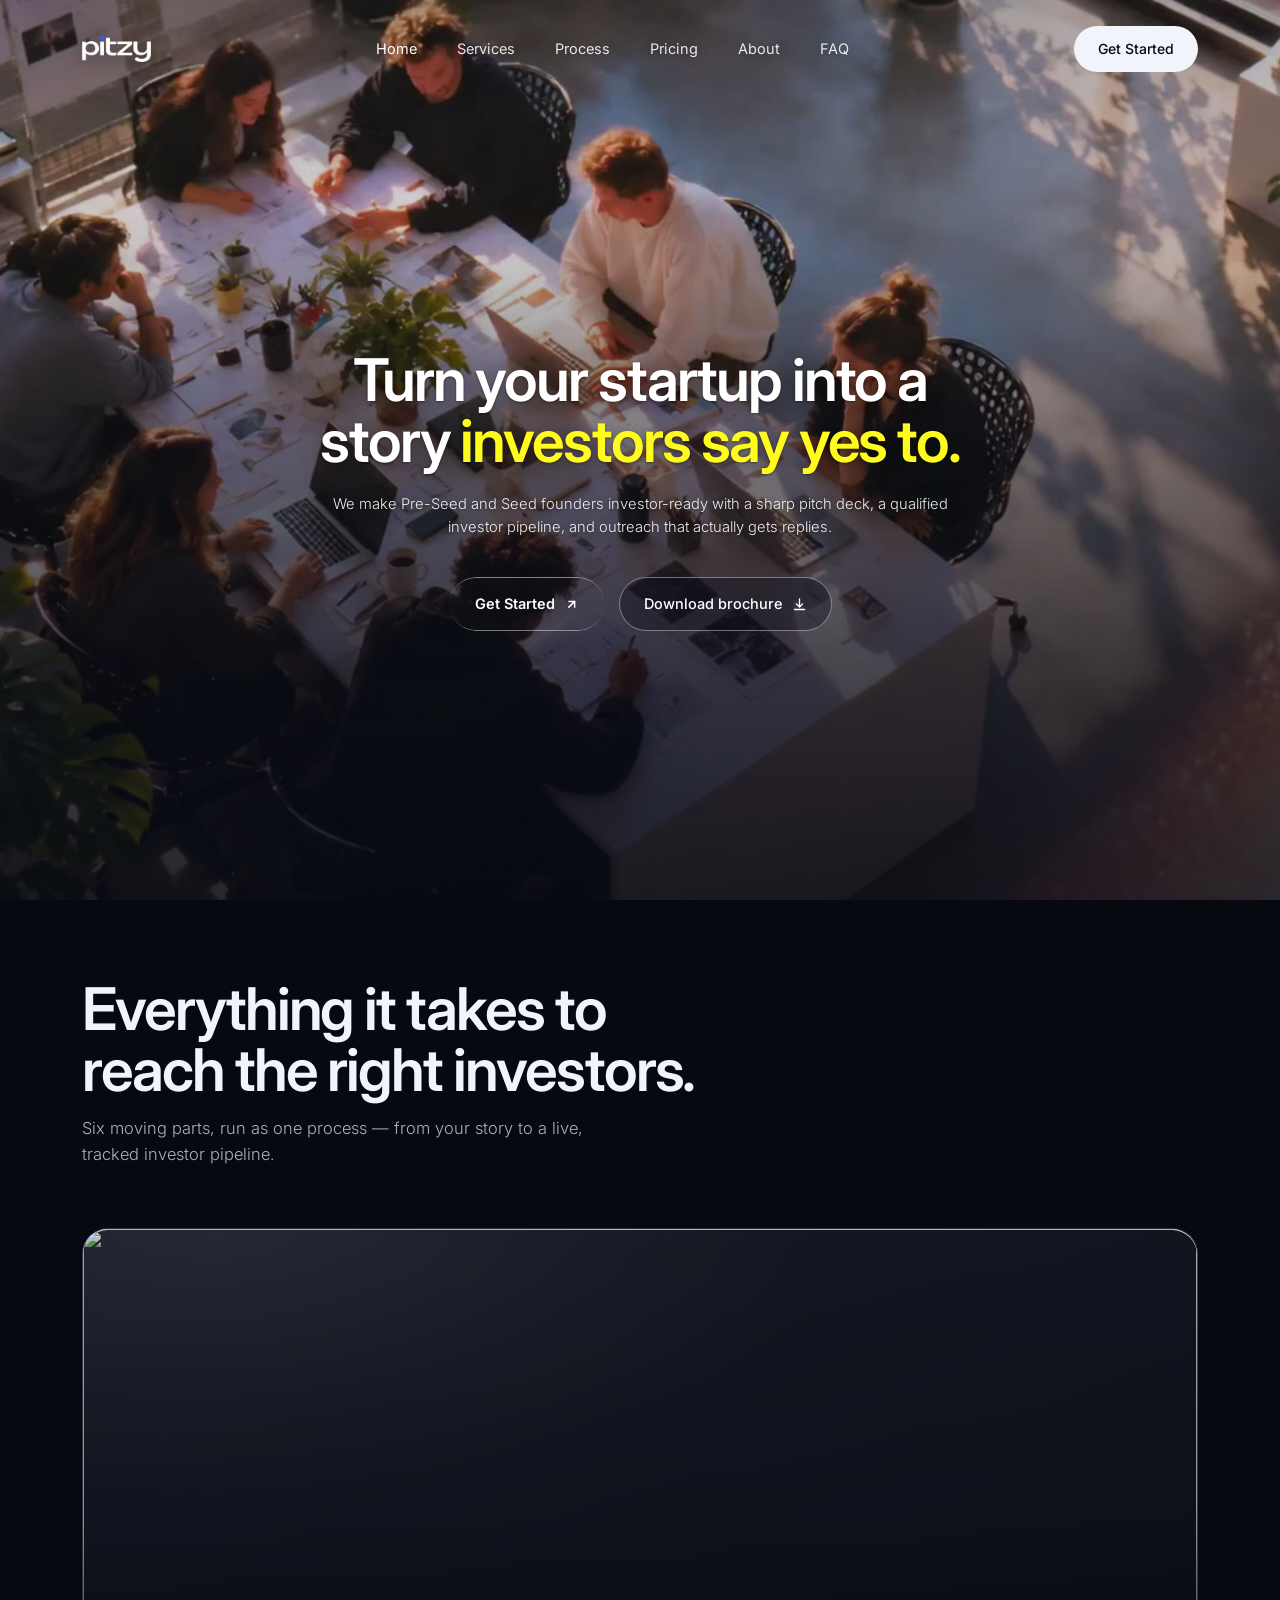
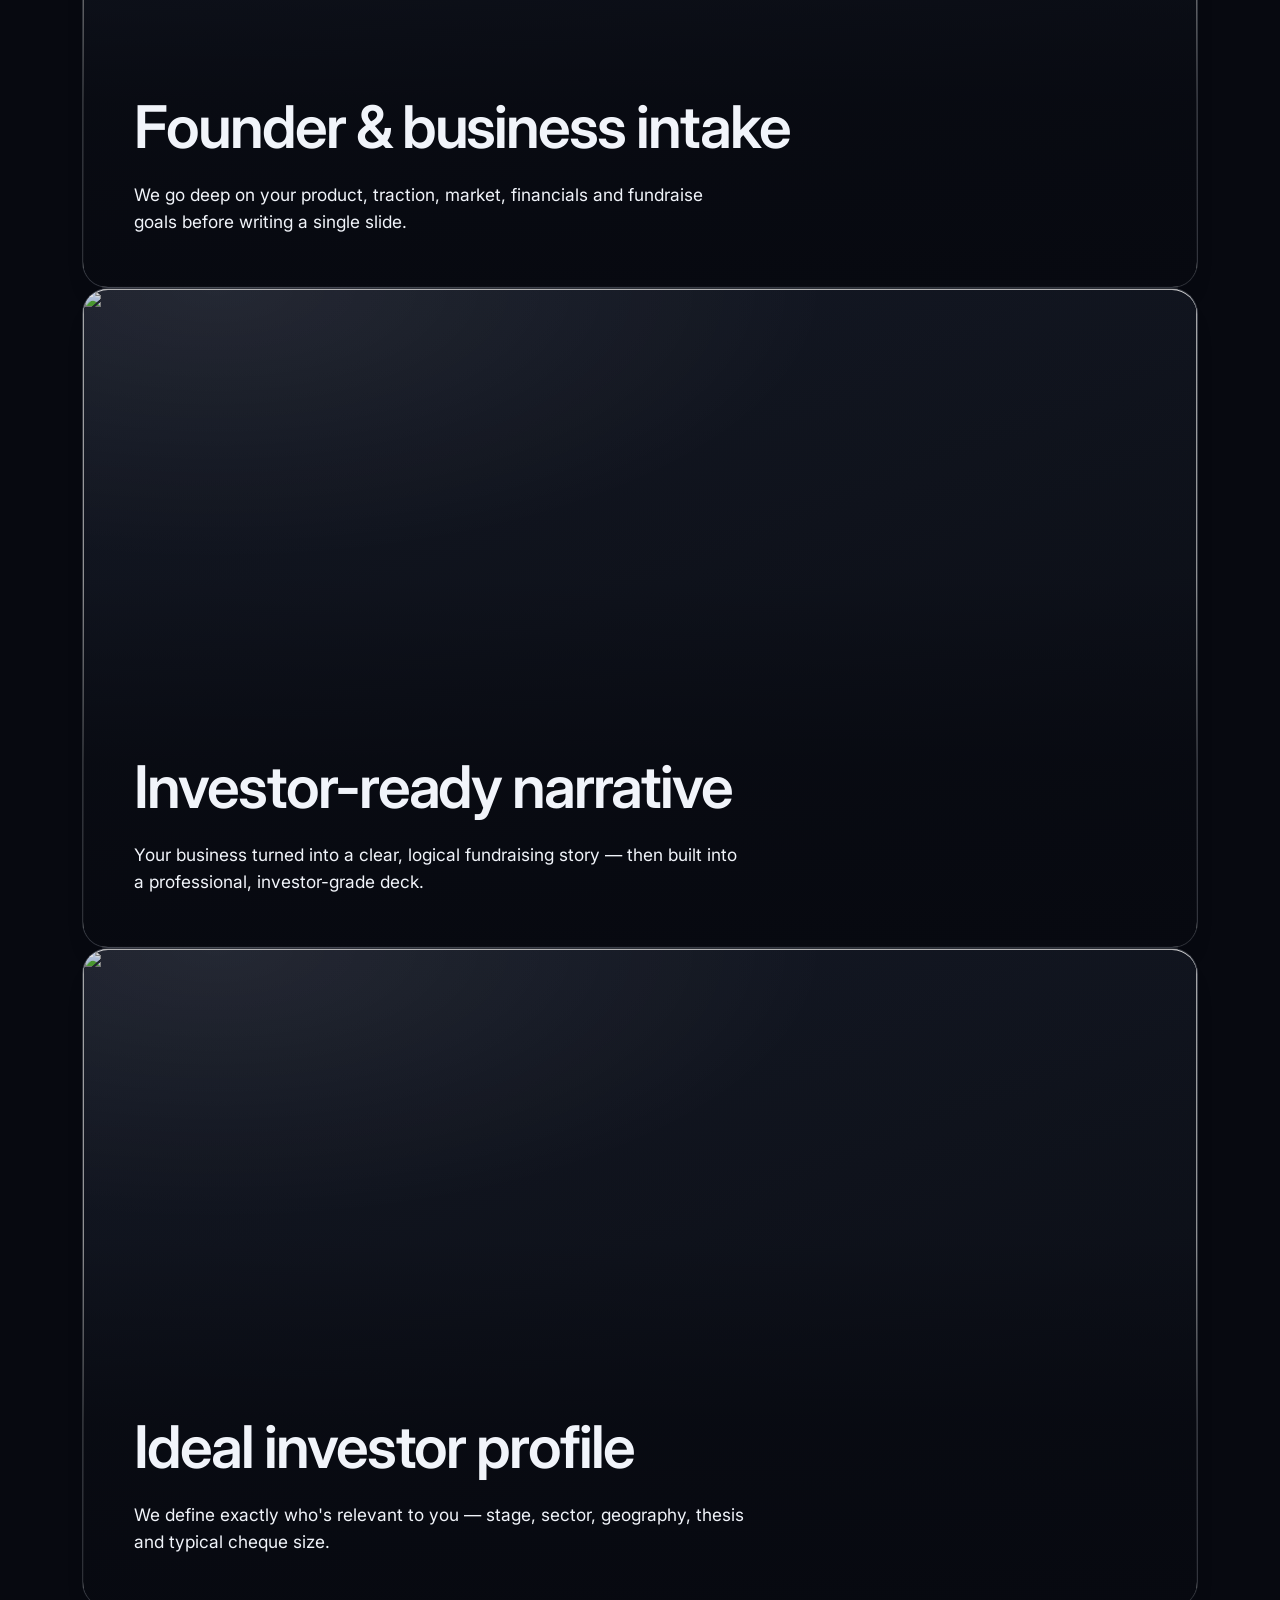
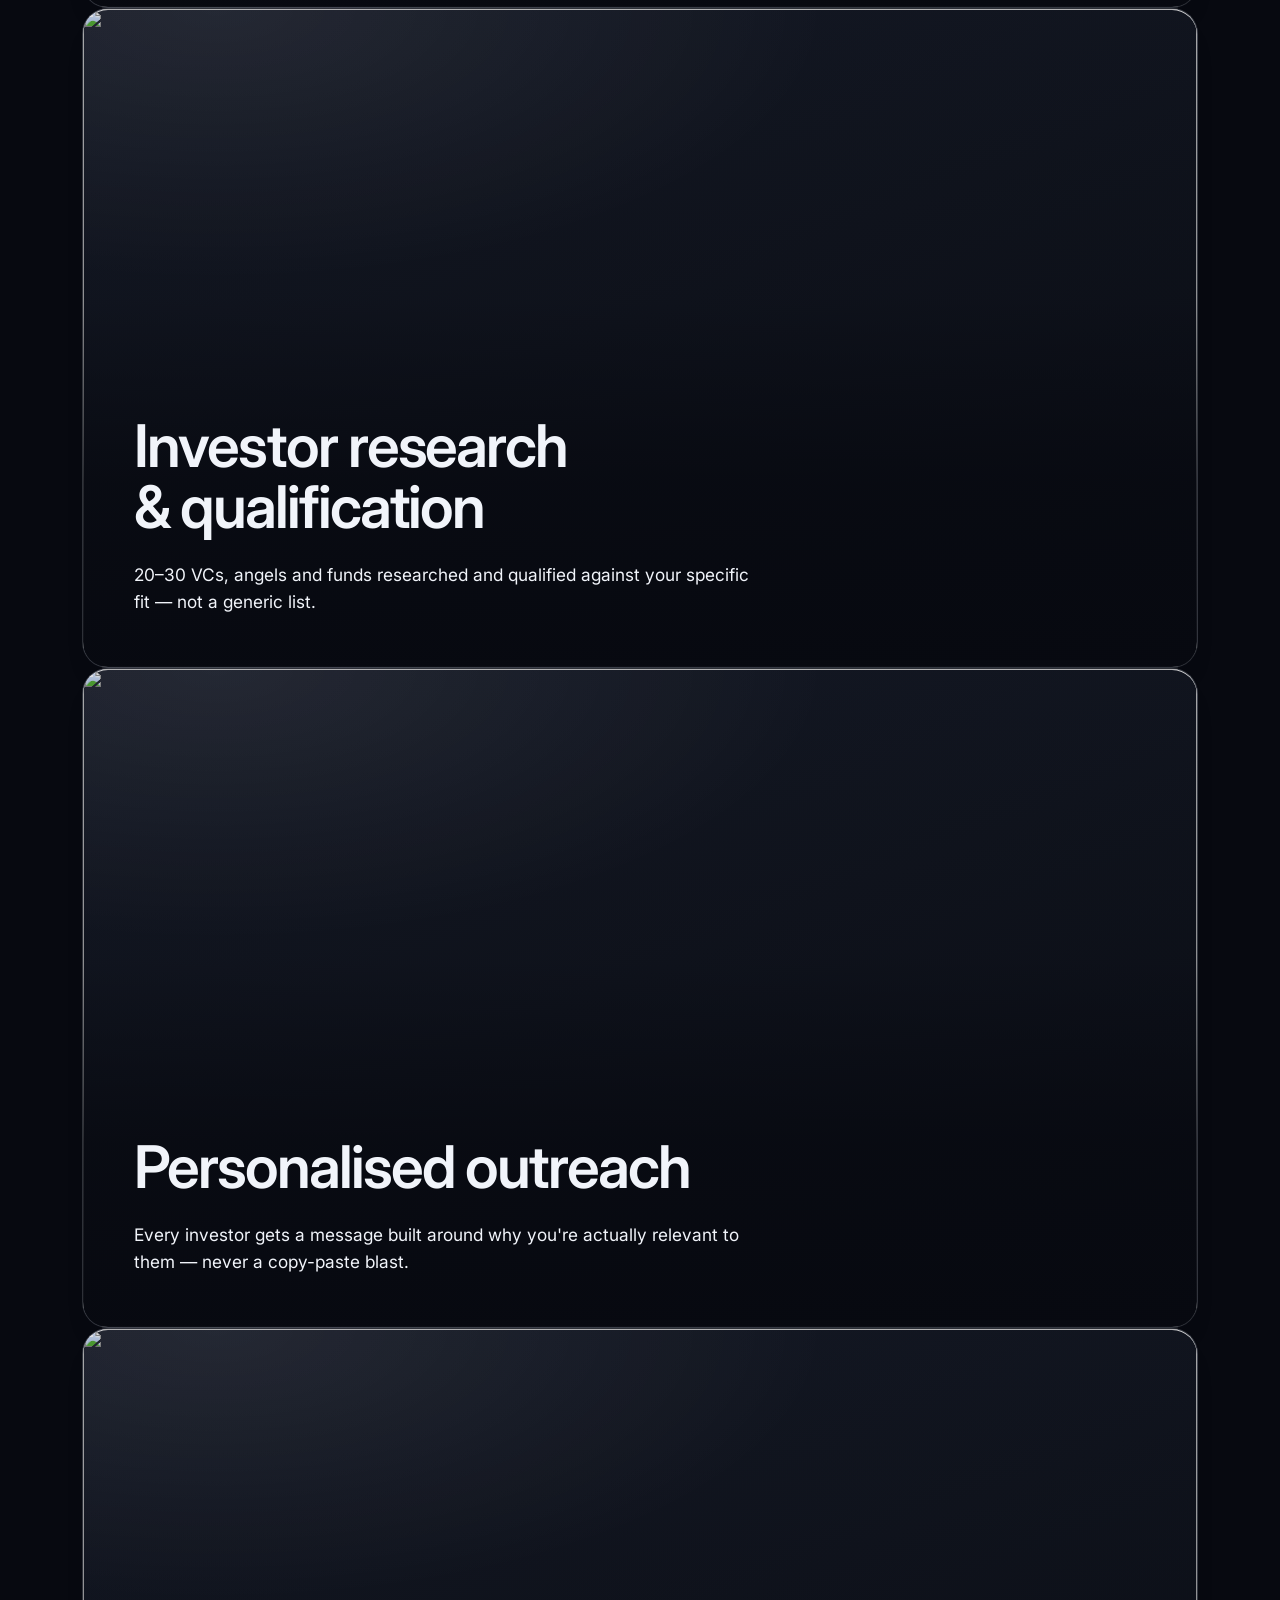
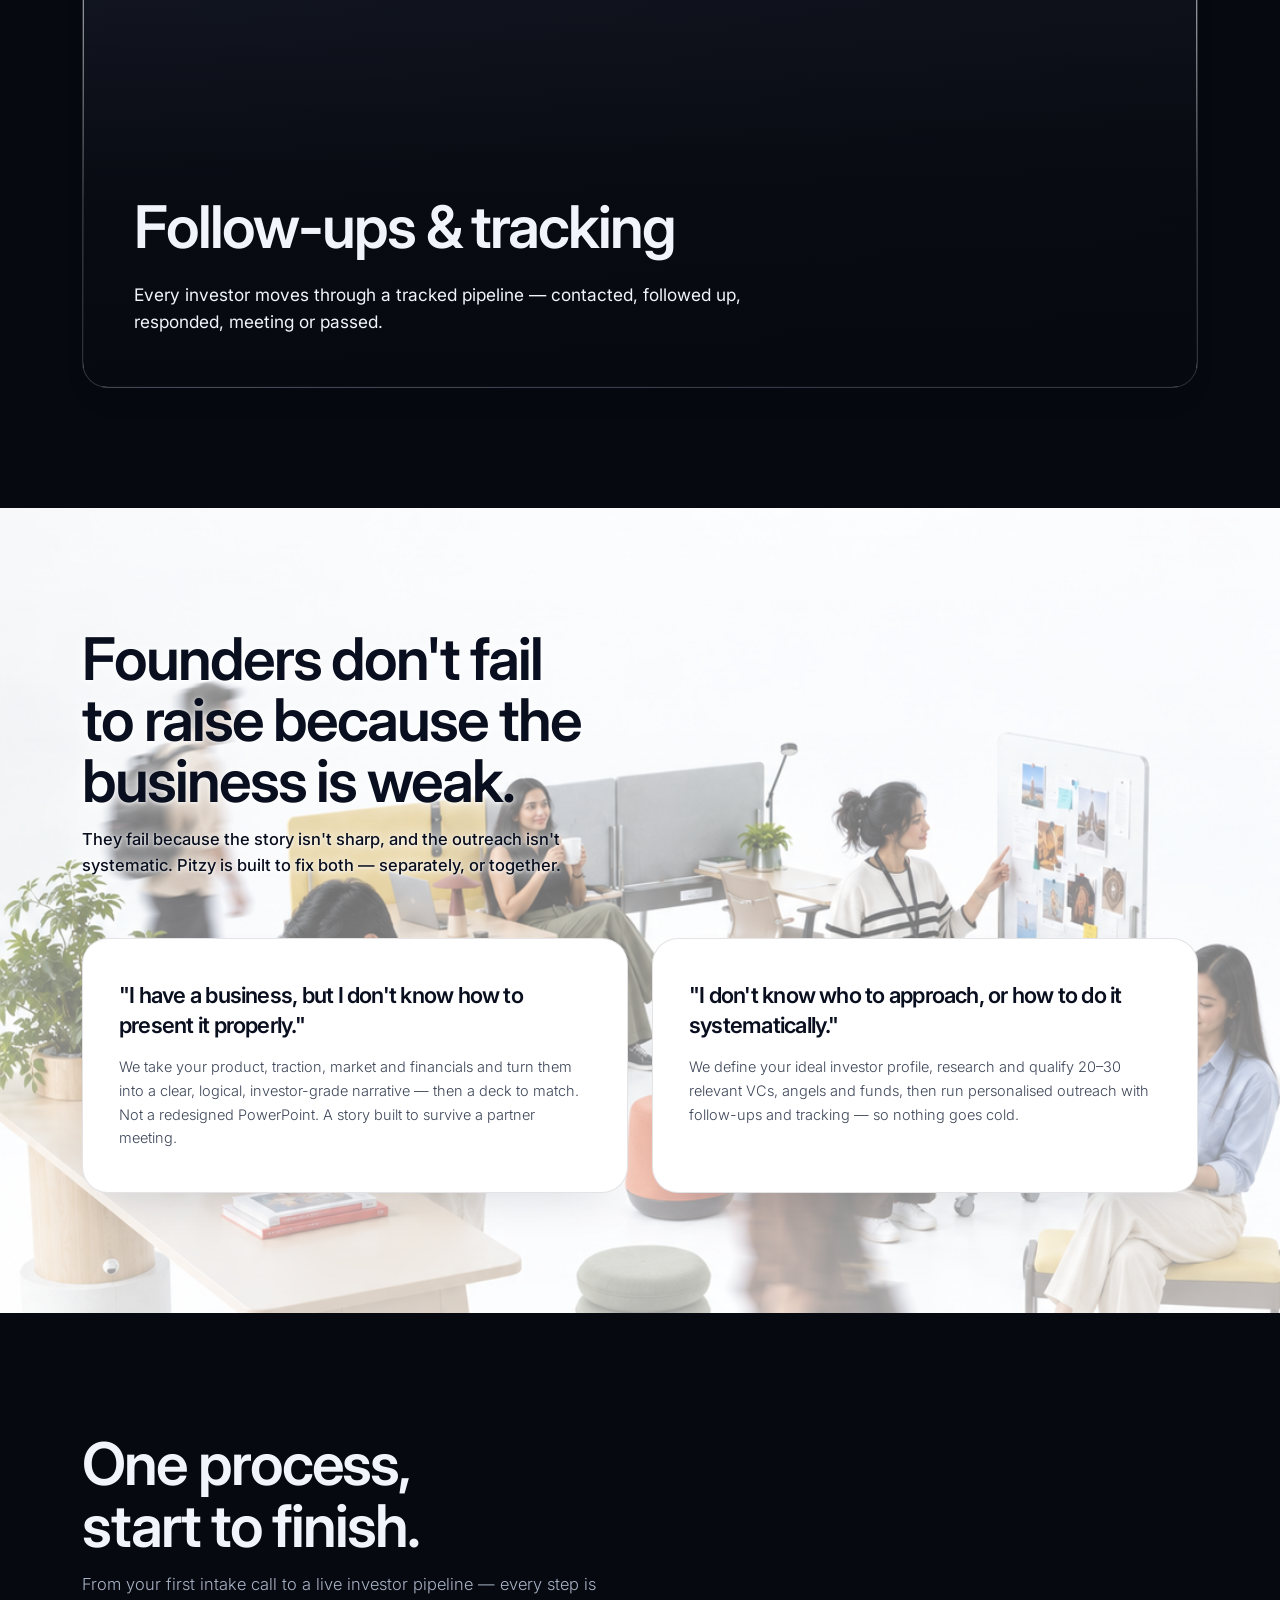
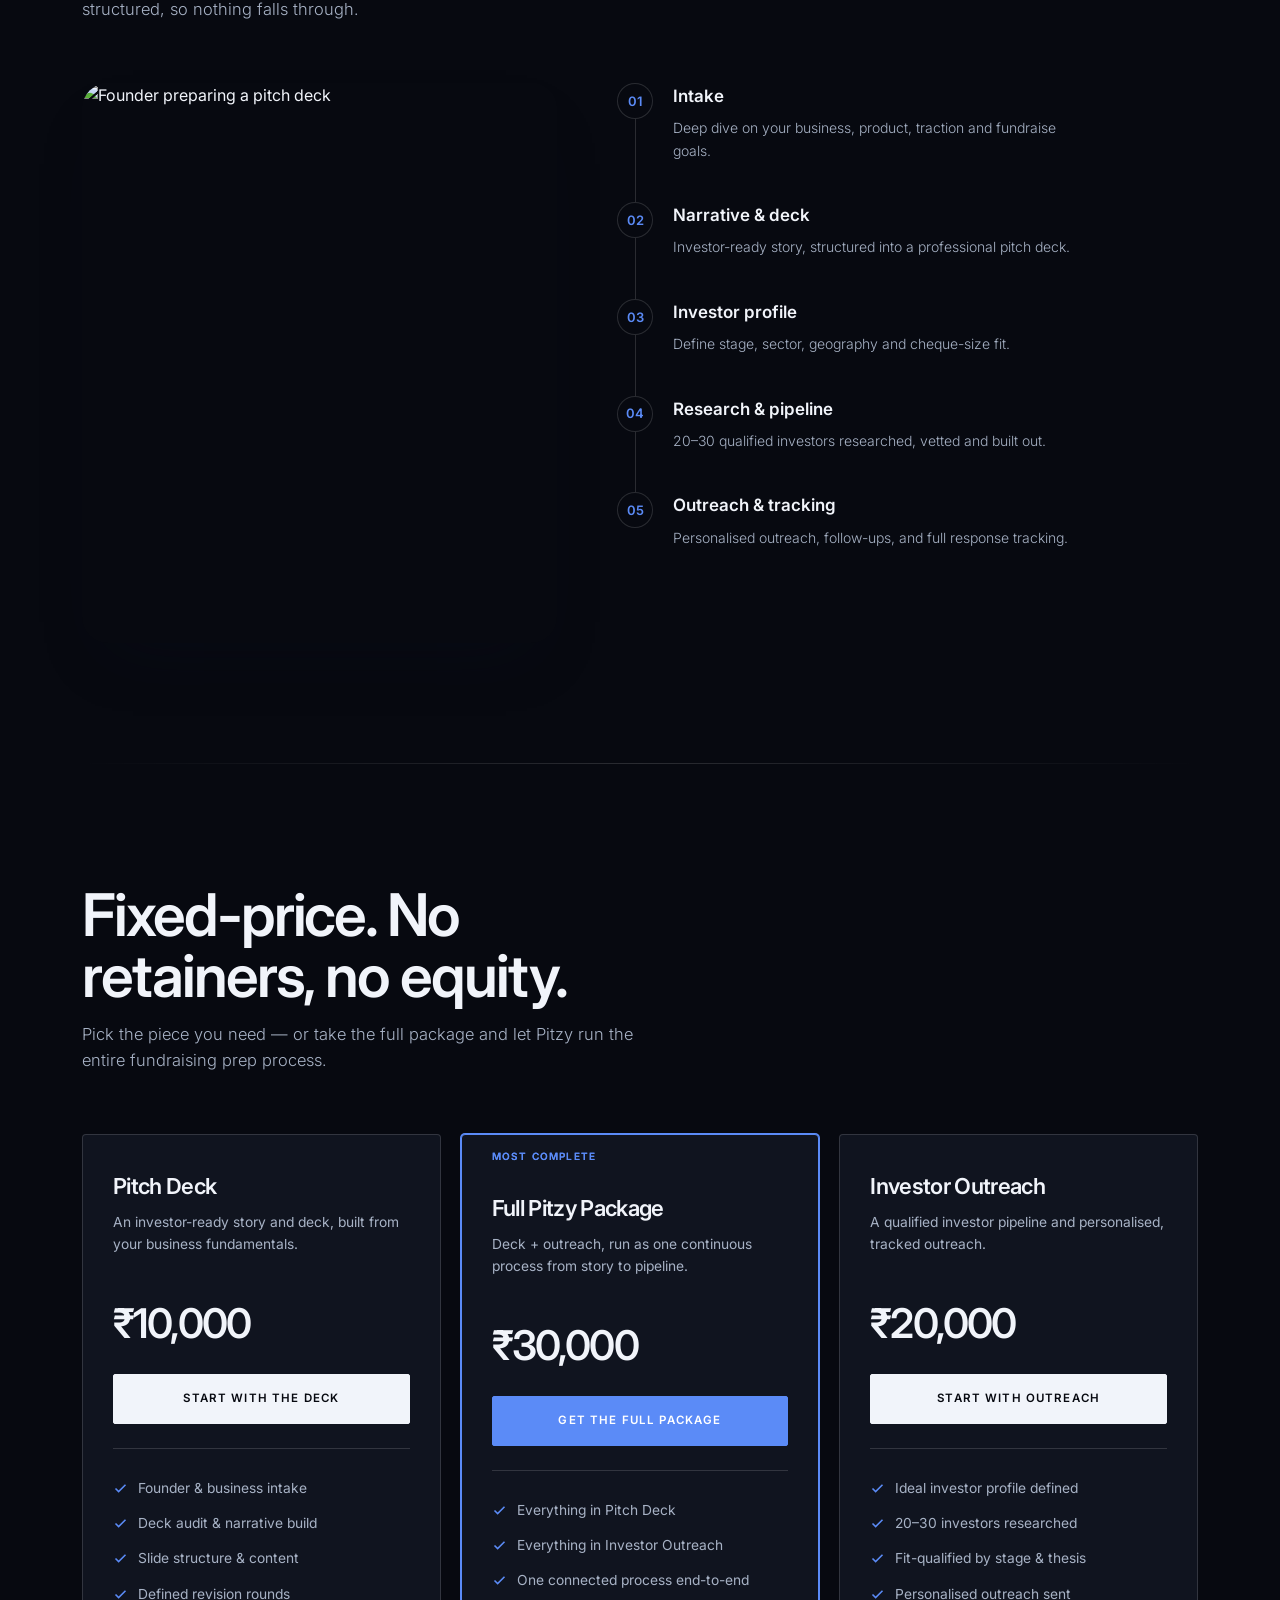
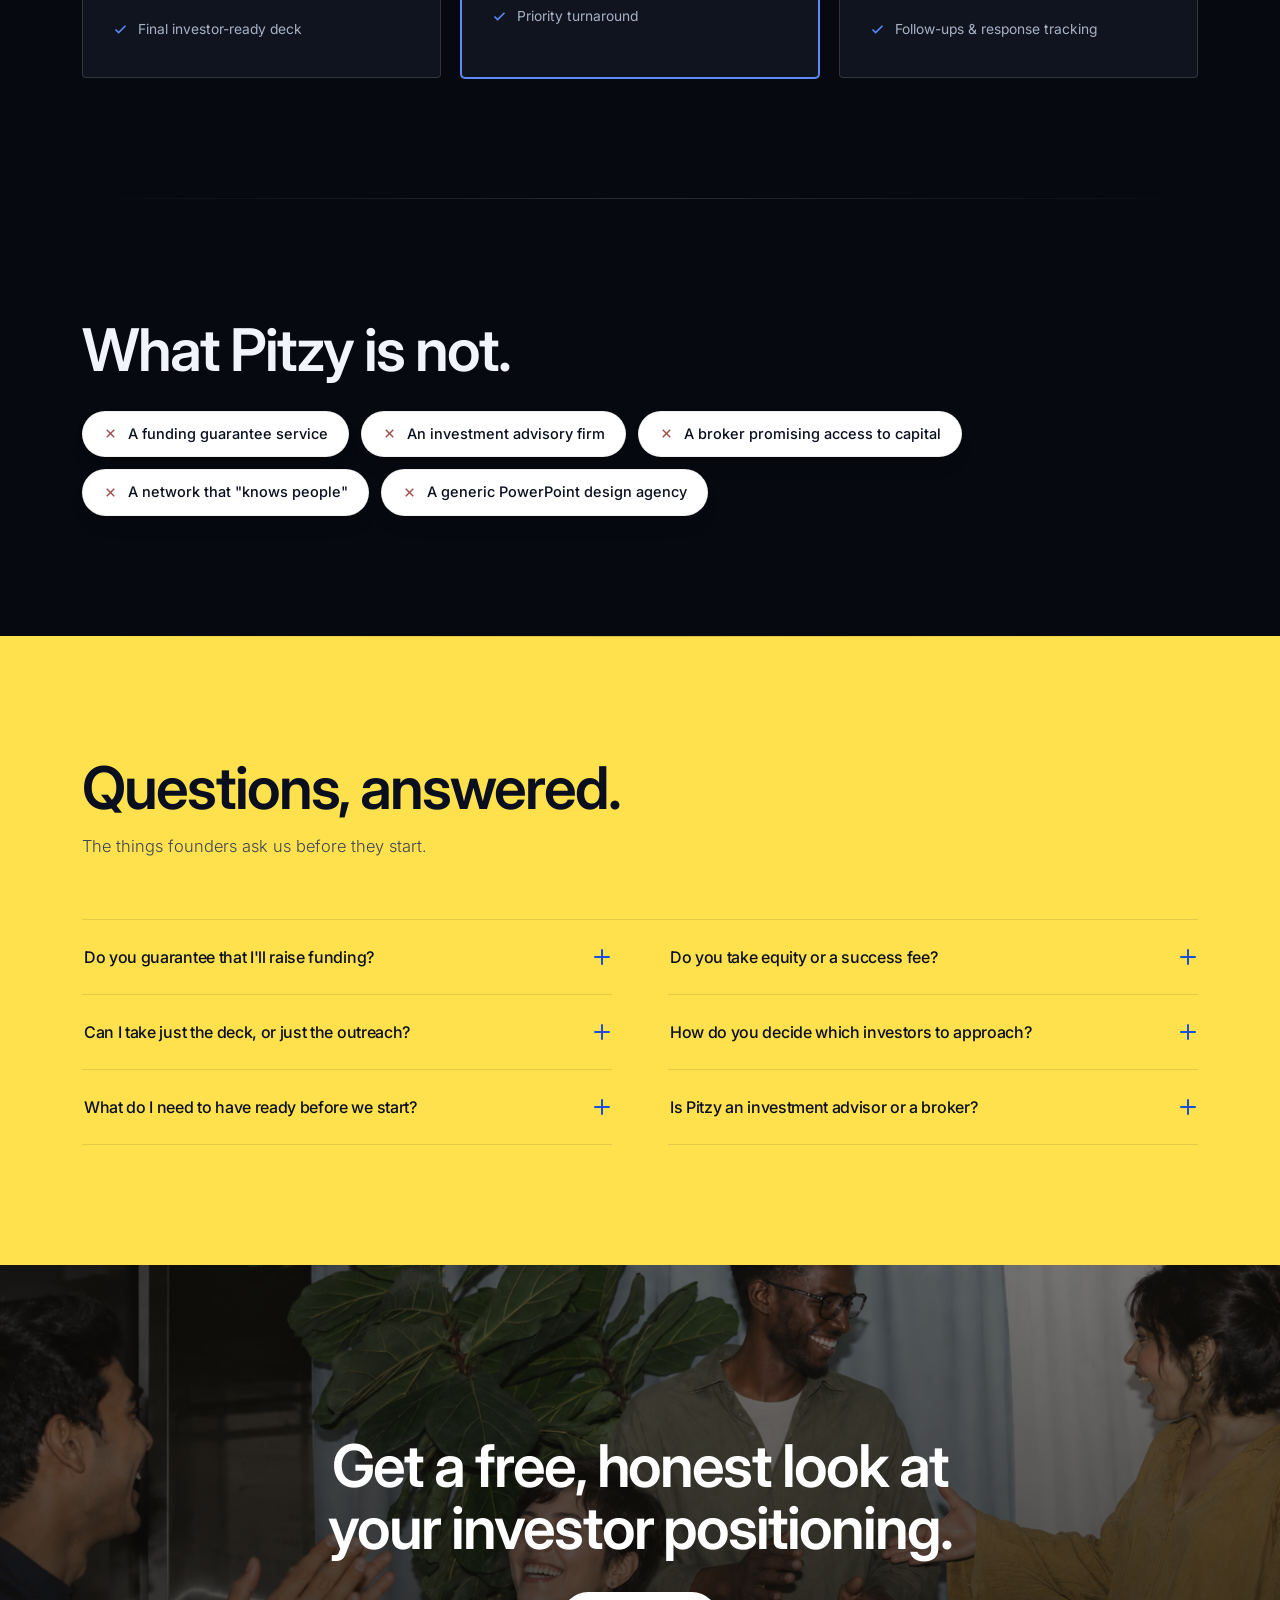
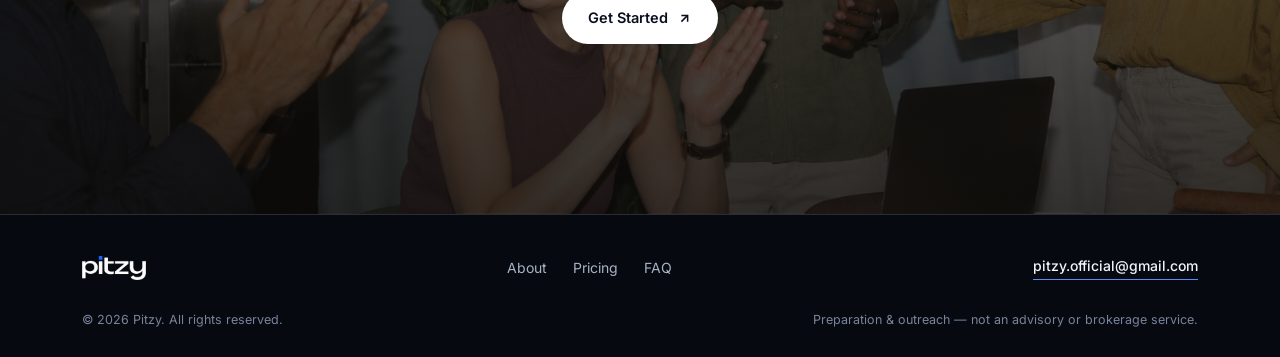
==== commit 901fa7d4: "Add files via upload" ====
--- a/index.html
+++ b/index.html
@@ -1,340 +1,316 @@
-<!DOCTYPE html>
-<html lang="en" data-theme="dark">
-<head>
-<meta charset="UTF-8">
-<meta name="viewport" content="width=device-width, initial-scale=1.0">
-<title>Pitzy — Investor-Ready Fundraising for Founders</title>
-<link rel="preconnect" href="https://fonts.googleapis.com">
-<link rel="preconnect" href="https://fonts.gstatic.com" crossorigin>
-<link href="https://fonts.googleapis.com/css2?family=Playfair+Display:ital,wght@0,400;0,500;0,600;0,700;1,400;1,500&family=Inter:ital,wght@0,300;0,400;0,500;0,600;0,700;1,400;1,600&display=swap" rel="stylesheet">
-<link rel="stylesheet" href="./styles.css">
-</head>
-<body>
-
-<nav id="nav">
-  <div class="wrap nav-inner">
-    <a href="#" class="logo"><img class="logo-img" src="./logo.png" alt="Pitzy"></a>
-    <div class="nav-links">
-      <a href="#" class="is-current">Home</a>
-      <a href="#services">Services</a>
-      <a href="#process">Process</a>
-      <a href="#pricing">Pricing</a>
-      <a href="./about.html">About</a>
-      <a href="#questions">FAQ</a>
-    </div>
-    <a href="#audit" class="nav-cta">Get Started</a>
-    <button class="nav-mobile-toggle" onclick="document.getElementById('drawer').classList.add('open')">
-      <svg width="17" height="17" viewBox="0 0 24 24" fill="none" stroke="currentColor" stroke-width="2"><line x1="3" y1="6" x2="21" y2="6"/><line x1="3" y1="12" x2="21" y2="12"/><line x1="3" y1="18" x2="21" y2="18"/></svg>
-    </button>
-  </div>
-</nav>
-
-<div class="mobile-drawer" id="drawer">
-  <button class="mobile-close" onclick="document.getElementById('drawer').classList.remove('open')">&times;</button>
-  <a href="#" onclick="document.getElementById('drawer').classList.remove('open')">Home</a>
-  <a href="#services" onclick="document.getElementById('drawer').classList.remove('open')">Services</a>
-  <a href="#process" onclick="document.getElementById('drawer').classList.remove('open')">Process</a>
-  <a href="#pricing" onclick="document.getElementById('drawer').classList.remove('open')">Pricing</a>
-  <a href="./about.html">About</a>
-  <a href="#audit" onclick="document.getElementById('drawer').classList.remove('open')" style="color:#9dc0ff;">Get Started</a>
-</div>
-
-<header class="hero">
-  <div class="hero-bg">
-    <video class="hero-img hero-video" src="./hero2-web.mp4" poster="./hero2-poster.jpg" autoplay muted loop playsinline preload="auto" aria-hidden="true"></video>
-    <div class="hero-overlay"></div>
-  </div>
-  <div class="hero-text-scrim"></div>
-  <div class="hero-top">
-    <h1>Turn your startup into a story <span class="hl">investors say yes to.</span></h1>
-    <p class="sub">We make Pre-Seed and Seed founders investor-ready with a sharp pitch deck, a qualified investor pipeline, and outreach that actually gets replies.</p>
-    <div class="hero-ctas">
-      <a href="#audit" class="btn-primary btn-glass">Get Started <svg width="15" height="15" viewBox="0 0 24 24" fill="none" stroke="currentColor" stroke-width="2.4"><line x1="7" y1="17" x2="17" y2="7"/><polyline points="7 7 17 7 17 17"/></svg></a>
-      <a href="./pitzy%20brochure.pdf" class="btn-ghost" download="Pitzy-Brochure.pdf">Download brochure <svg width="15" height="15" viewBox="0 0 24 24" fill="none" stroke="currentColor" stroke-width="2.2" stroke-linecap="round" stroke-linejoin="round"><path d="M12 3v12"/><path d="M7 11l5 5 5-5"/><path d="M4 20h16"/></svg></a>
-    </div>
-  </div>
-</header>
-
-<div class="stat-strip">
-  <div class="stat-cell reveal"><div class="num">20–30</div><div class="lbl">Qualified investors mapped to your stage, sector &amp; cheque size</div></div>
-  <div class="stat-cell reveal"><div class="num">₹10K–30K</div><div class="lbl">Fixed-price fundraising prep — no retainers, no equity taken</div></div>
-  <div class="stat-cell reveal"><div class="num">2 problems</div><div class="lbl">Solved together — your story, and your access to the right investors</div></div>
-</div>
-
-<div class="section-rule"></div>
-
-<section class="section-pad" id="services">
-  <div class="wrap">
-    <div class="section-head reveal">
-      <h2>Everything it takes to reach the right investors.</h2>
-      <p>Six moving parts, run as one process — from your story to a live, tracked investor pipeline.</p>
-    </div>
-    <div class="what-grid no-stagger">
-      <div class="what-card reveal">
-        <img class="what-bg" src="https://images.unsplash.com/photo-1600880292203-757bb62b4baf?q=80&w=1600&auto=format&fit=crop" alt="" loading="lazy">
-        <div class="wbody">
-          <h4>Founder &amp; business intake</h4>
-          <p>We go deep on your product, traction, market, financials and fundraise goals before writing a single slide.</p>
-        </div>
-      </div>
-      <div class="what-card reveal">
-        <img class="what-bg" src="https://images.unsplash.com/photo-1552664730-d307ca884978?q=80&w=1600&auto=format&fit=crop" alt="" loading="lazy">
-        <div class="wbody">
-          <h4>Investor-ready narrative</h4>
-          <p>Your business turned into a clear, logical fundraising story — then built into a professional, investor-grade deck.</p>
-        </div>
-      </div>
-      <div class="what-card reveal">
-        <img class="what-bg" src="https://images.unsplash.com/photo-1454165804606-c3d57bc86b40?q=80&w=1600&auto=format&fit=crop" alt="" loading="lazy">
-        <div class="wbody">
-          <h4>Ideal investor profile</h4>
-          <p>We define exactly who's relevant to you — stage, sector, geography, thesis and typical cheque size.</p>
-        </div>
-      </div>
-      <div class="what-card reveal">
-        <img class="what-bg" src="https://images.unsplash.com/photo-1531973576160-7125cd663d86?q=80&w=1600&auto=format&fit=crop" alt="" loading="lazy">
-        <div class="wbody">
-          <h4>Investor research &amp; qualification</h4>
-          <p>20–30 VCs, angels and funds researched and qualified against your specific fit — not a generic list.</p>
-        </div>
-      </div>
-      <div class="what-card reveal">
-        <img class="what-bg" src="https://images.unsplash.com/photo-1521737604893-d14cc237f11d?q=80&w=1600&auto=format&fit=crop" alt="" loading="lazy">
-        <div class="wbody">
-          <h4>Personalised outreach</h4>
-          <p>Every investor gets a message built around why you're actually relevant to them — never a copy-paste blast.</p>
-        </div>
-      </div>
-      <div class="what-card reveal">
-        <img class="what-bg" src="https://images.unsplash.com/photo-1519389950473-47ba0277781c?q=80&w=1600&auto=format&fit=crop" alt="" loading="lazy">
-        <div class="wbody">
-          <h4>Follow-ups &amp; tracking</h4>
-          <p>Every investor moves through a tracked pipeline — contacted, followed up, responded, meeting or passed.</p>
-        </div>
-      </div>
-    </div>
-  </div>
-</section>
-
-<section class="section-pad problem-section">
-  <div class="problem-bg"></div>
-  <div class="wrap">
-    <div class="section-head reveal">
-      <h2>Founders don't fail to raise because the business is weak.</h2>
-      <p>They fail because the story isn't sharp, and the outreach isn't systematic. Pitzy is built to fix both — separately, or together.</p>
-    </div>
-    <div class="problem-grid">
-      <div class="problem-card reveal reveal-left">
-        <h3>"I have a business, but I don't know how to present it properly."</h3>
-        <p>We take your product, traction, market and financials and turn them into a clear, logical, investor-grade narrative — then a deck to match. Not a redesigned PowerPoint. A story built to survive a partner meeting.</p>
-      </div>
-      <div class="problem-card reveal reveal-right">
-        <h3>"I don't know who to approach, or how to do it systematically."</h3>
-        <p>We define your ideal investor profile, research and qualify 20–30 relevant VCs, angels and funds, then run personalised outreach with follow-ups and tracking — so nothing goes cold.</p>
-      </div>
-    </div>
-  </div>
-</section>
-
-<section class="section-pad" id="process">
-  <div class="wrap">
-    <div class="section-head reveal">
-      <h2>One process, start to finish.</h2>
-      <p>From your first intake call to a live investor pipeline — every step is structured, so nothing falls through.</p>
-    </div>
-    <div class="process-layout">
-      <div class="process-photo reveal reveal-left">
-        <img src="https://images.unsplash.com/photo-1552664730-d307ca884978?q=80&w=1400&auto=format&fit=crop" alt="Founder preparing a pitch deck">
-      </div>
-      <div class="process-steps" id="pSteps">
-        <div class="p-step">
-          <div class="p-line"></div>
-          <div class="pnum">01</div>
-          <h4>Intake</h4>
-          <p>Deep dive on your business, product, traction and fundraise goals.</p>
-        </div>
-        <div class="p-step">
-          <div class="p-line"></div>
-          <div class="pnum">02</div>
-          <h4>Narrative &amp; deck</h4>
-          <p>Investor-ready story, structured into a professional pitch deck.</p>
-        </div>
-        <div class="p-step">
-          <div class="p-line"></div>
-          <div class="pnum">03</div>
-          <h4>Investor profile</h4>
-          <p>Define stage, sector, geography and cheque-size fit.</p>
-        </div>
-        <div class="p-step">
-          <div class="p-line"></div>
-          <div class="pnum">04</div>
-          <h4>Research &amp; pipeline</h4>
-          <p>20–30 qualified investors researched, vetted and built out.</p>
-        </div>
-        <div class="p-step">
-          <div class="pnum">05</div>
-          <h4>Outreach &amp; tracking</h4>
-          <p>Personalised outreach, follow-ups, and full response tracking.</p>
-        </div>
-      </div>
-    </div>
-  </div>
-</section>
-
-<div class="section-rule"></div>
-
-<section class="section-pad pricing-section" id="pricing">
-  <div class="wrap">
-    <div class="section-head reveal">
-      <h2>Fixed-price. No retainers, no equity.</h2>
-      <p>Pick the piece you need — or take the full package and let Pitzy run the entire fundraising prep process.</p>
-    </div>
-    <div class="pricing-grid">
-      <div class="price-card reveal reveal-scale">
-        <div class="ptitle">Pitch Deck</div>
-        <div class="pdesc">An investor-ready story and deck, built from your business fundamentals.</div>
-        <div class="pamount">₹10,000</div>
-        <a href="#audit" class="pbtn">Start with the deck</a>
-        <ul>
-          <li><svg width="15" height="15" viewBox="0 0 24 24" fill="none" stroke="currentColor" stroke-width="2.5"><polyline points="20 6 9 17 4 12"/></svg>Founder &amp; business intake</li>
-          <li><svg width="15" height="15" viewBox="0 0 24 24" fill="none" stroke="currentColor" stroke-width="2.5"><polyline points="20 6 9 17 4 12"/></svg>Deck audit &amp; narrative build</li>
-          <li><svg width="15" height="15" viewBox="0 0 24 24" fill="none" stroke="currentColor" stroke-width="2.5"><polyline points="20 6 9 17 4 12"/></svg>Slide structure &amp; content</li>
-          <li><svg width="15" height="15" viewBox="0 0 24 24" fill="none" stroke="currentColor" stroke-width="2.5"><polyline points="20 6 9 17 4 12"/></svg>Defined revision rounds</li>
-          <li><svg width="15" height="15" viewBox="0 0 24 24" fill="none" stroke="currentColor" stroke-width="2.5"><polyline points="20 6 9 17 4 12"/></svg>Final investor-ready deck</li>
-        </ul>
-      </div>
-
-      <div class="price-card featured reveal reveal-scale">
-        <div class="fplate">Most complete</div>
-        <div class="fplate">Most complete</div>
-        <div class="ptitle">Full Pitzy Package</div>
-        <div class="pdesc">Deck + outreach, run as one continuous process from story to pipeline.</div>
-        <div class="pamount">₹30,000</div>
-        <a href="#audit" class="pbtn">Get the full package</a>
-        <ul>
-          <li><svg width="15" height="15" viewBox="0 0 24 24" fill="none" stroke="currentColor" stroke-width="2.5"><polyline points="20 6 9 17 4 12"/></svg>Everything in Pitch Deck</li>
-          <li><svg width="15" height="15" viewBox="0 0 24 24" fill="none" stroke="currentColor" stroke-width="2.5"><polyline points="20 6 9 17 4 12"/></svg>Everything in Investor Outreach</li>
-          <li><svg width="15" height="15" viewBox="0 0 24 24" fill="none" stroke="currentColor" stroke-width="2.5"><polyline points="20 6 9 17 4 12"/></svg>One connected process end-to-end</li>
-          <li><svg width="15" height="15" viewBox="0 0 24 24" fill="none" stroke="currentColor" stroke-width="2.5"><polyline points="20 6 9 17 4 12"/></svg>Priority turnaround</li>
-        </ul>
-      </div>
-
-      <div class="price-card reveal reveal-scale">
-        <div class="ptitle">Investor Outreach</div>
-        <div class="pdesc">A qualified investor pipeline and personalised, tracked outreach.</div>
-        <div class="pamount">₹20,000</div>
-        <a href="#audit" class="pbtn">Start with outreach</a>
-        <ul>
-          <li><svg width="15" height="15" viewBox="0 0 24 24" fill="none" stroke="currentColor" stroke-width="2.5"><polyline points="20 6 9 17 4 12"/></svg>Ideal investor profile defined</li>
-          <li><svg width="15" height="15" viewBox="0 0 24 24" fill="none" stroke="currentColor" stroke-width="2.5"><polyline points="20 6 9 17 4 12"/></svg>20–30 investors researched</li>
-          <li><svg width="15" height="15" viewBox="0 0 24 24" fill="none" stroke="currentColor" stroke-width="2.5"><polyline points="20 6 9 17 4 12"/></svg>Fit-qualified by stage &amp; thesis</li>
-          <li><svg width="15" height="15" viewBox="0 0 24 24" fill="none" stroke="currentColor" stroke-width="2.5"><polyline points="20 6 9 17 4 12"/></svg>Personalised outreach sent</li>
-          <li><svg width="15" height="15" viewBox="0 0 24 24" fill="none" stroke="currentColor" stroke-width="2.5"><polyline points="20 6 9 17 4 12"/></svg>Follow-ups &amp; response tracking</li>
-        </ul>
-      </div>
-    </div>
-  </div>
-</section>
-
-<div class="section-rule"></div>
-
-<section class="not-section section-pad" id="faq">
-  <div class="wrap">
-    <div class="not-grid">
-      <div class="reveal reveal-left">
-        <h2 class="not-head" style="margin-bottom:30px;">What Pitzy is not.</h2>
-        <div class="not-list">
-          <div class="not-item reveal reveal-left"><svg width="15" height="15" viewBox="0 0 24 24" fill="none" stroke="currentColor" stroke-width="2.3"><line x1="18" y1="6" x2="6" y2="18"/><line x1="6" y1="6" x2="18" y2="18"/></svg>A funding guarantee service</div>
-          <div class="not-item reveal reveal-left"><svg width="15" height="15" viewBox="0 0 24 24" fill="none" stroke="currentColor" stroke-width="2.3"><line x1="18" y1="6" x2="6" y2="18"/><line x1="6" y1="6" x2="18" y2="18"/></svg>An investment advisory firm</div>
-          <div class="not-item reveal reveal-left"><svg width="15" height="15" viewBox="0 0 24 24" fill="none" stroke="currentColor" stroke-width="2.3"><line x1="18" y1="6" x2="6" y2="18"/><line x1="6" y1="6" x2="18" y2="18"/></svg>A broker promising access to capital</div>
-          <div class="not-item reveal reveal-left"><svg width="15" height="15" viewBox="0 0 24 24" fill="none" stroke="currentColor" stroke-width="2.3"><line x1="18" y1="6" x2="6" y2="18"/><line x1="6" y1="6" x2="18" y2="18"/></svg>A network that "knows people"</div>
-          <div class="not-item reveal reveal-left"><svg width="15" height="15" viewBox="0 0 24 24" fill="none" stroke="currentColor" stroke-width="2.3"><line x1="18" y1="6" x2="6" y2="18"/><line x1="6" y1="6" x2="18" y2="18"/></svg>A generic PowerPoint design agency</div>
-        </div>
-      </div>
-    </div>
-  </div>
-</section>
-
-<div class="section-rule on-yellow"></div>
-
-<section class="section-pad qa-section" id="questions">
-  <div class="wrap">
-    <div class="section-head reveal">
-      <h2>Questions, answered.</h2>
-      <p>The things founders ask us before they start.</p>
-    </div>
-    <div class="qa-list">
-      <div class="qa reveal">
-        <button class="qa-q" aria-expanded="false">Do you guarantee that I'll raise funding?<span class="qa-icon"></span></button>
-        <div class="qa-a"><div class="qa-a-inner"><p>No — and anyone who does is selling you something else. Pitzy provides the preparation, the research and the structured outreach. The meetings, the negotiations and the close are always yours.</p></div></div>
-      </div>
-      <div class="qa reveal">
-        <button class="qa-q" aria-expanded="false">Do you take equity or a success fee?<span class="qa-icon"></span></button>
-        <div class="qa-a"><div class="qa-a-inner"><p>Neither. Every engagement is fixed-price — ₹10,000 for the deck, ₹20,000 for outreach, ₹30,000 for both. No retainers, no equity, no surprise fees.</p></div></div>
-      </div>
-      <div class="qa reveal">
-        <button class="qa-q" aria-expanded="false">Can I take just the deck, or just the outreach?<span class="qa-icon"></span></button>
-        <div class="qa-a"><div class="qa-a-inner"><p>Yes. They solve two different problems and work on their own. Take the full package only if you want the story and the pipeline run as one continuous process.</p></div></div>
-      </div>
-      <div class="qa reveal">
-        <button class="qa-q" aria-expanded="false">How do you decide which investors to approach?<span class="qa-icon"></span></button>
-        <div class="qa-a"><div class="qa-a-inner"><p>We define your ideal investor profile first — stage, sector, geography, thesis and typical cheque size. Then 20–30 VCs, angels and funds are researched and qualified against that specific fit. It is never a generic list.</p></div></div>
-      </div>
-      <div class="qa reveal">
-        <button class="qa-q" aria-expanded="false">What do I need to have ready before we start?<span class="qa-icon"></span></button>
-        <div class="qa-a"><div class="qa-a-inner"><p>Whatever you already have on your product, traction, market, financials and fundraise goals. The intake goes deep on all of it before a single slide gets written — you don't need a polished deck to begin.</p></div></div>
-      </div>
-      <div class="qa reveal">
-        <button class="qa-q" aria-expanded="false">Is Pitzy an investment advisor or a broker?<span class="qa-icon"></span></button>
-        <div class="qa-a"><div class="qa-a-inner"><p>No. Pitzy is a preparation and outreach service — not an advisory firm, not a brokerage, and not a network promising access to capital. We make sure the right investors see your business the right way.</p></div></div>
-      </div>
-    </div>
-  </div>
-</section>
-
-
-<section class="cta-section" id="audit">
-  <div class="cta-bg"></div>
-  <h2 class="reveal">Get a free, honest look at your investor positioning.</h2>
-  <p class="reveal">Three to five specific observations on where your current pitch or deck could be stronger — no cost, no obligation.</p>
-  <a href="mailto:pitzy.official@gmail.com" class="btn-primary reveal">Get Started <svg width="15" height="15" viewBox="0 0 24 24" fill="none" stroke="currentColor" stroke-width="2.4"><line x1="7" y1="17" x2="17" y2="7"/><polyline points="7 7 17 7 17 17"/></svg></a>
-</section>
-
-
-<footer>
-  <div class="wrap">
-    <div class="footer-top">
-      <div class="footer-brand">
-        <a href="#" class="logo"><img class="logo-img" src="./logo.png" alt="Pitzy"></a>
-        <p>Investor readiness and outreach for Pre-Seed and Seed-stage founders.</p>
-      </div>
-      <div class="fcol">
-        <h5>Services</h5>
-        <a href="#pricing">Pitch Deck</a>
-        <a href="#pricing">Investor Outreach</a>
-        <a href="#pricing">Full Package</a>
-      </div>
-      <div class="fcol">
-        <h5>Company</h5>
-        <a href="./about.html">About</a>
-        <a href="#process">Process</a>
-        <a href="#questions">FAQ</a>
-        <a href="#audit">Contact</a>
-      </div>
-      <div class="fcol footer-contact">
-        <h5>Start here</h5>
-        <p style="color:var(--ink-soft); font-size:13.5px; line-height:1.65;">Get a free, honest look at your investor positioning.</p>
-        <a href="mailto:pitzy.official@gmail.com">pitzy.official@gmail.com</a>
-      </div>
-    </div>
-    <div class="footer-bottom">
-      <span>© 2026 Pitzy. All rights reserved.</span>
-      <span>Preparation &amp; outreach — not an advisory or brokerage service.</span>
-    </div>
-  </div>
-</footer>
-
-<script src="./script.js"></script>
-
-</body>
-</html>
+<!DOCTYPE html>
+<html lang="en" data-theme="dark">
+<head>
+<meta charset="UTF-8">
+<meta name="viewport" content="width=device-width, initial-scale=1.0">
+<title>Pitzy — Investor-Ready Fundraising for Founders</title>
+<link rel="preconnect" href="https://fonts.googleapis.com">
+<link rel="preconnect" href="https://fonts.gstatic.com" crossorigin>
+<link href="https://fonts.googleapis.com/css2?family=Playfair+Display:ital,wght@0,400;0,500;0,600;0,700;1,400;1,500&family=Inter:ital,wght@0,300;0,400;0,500;0,600;0,700;1,400;1,600&display=swap" rel="stylesheet">
+<link rel="stylesheet" href="./styles.css">
+</head>
+<body>
+
+<nav id="nav">
+  <div class="wrap nav-inner">
+    <a href="#" class="logo"><img class="logo-img" src="./logo.png" alt="Pitzy"></a>
+    <div class="nav-links">
+      <a href="#" class="is-current">Home</a>
+      <a href="#services">Services</a>
+      <a href="#process">Process</a>
+      <a href="#pricing">Pricing</a>
+      <a href="./about.html">About</a>
+      <a href="#questions">FAQ</a>
+    </div>
+    <a href="#audit" class="nav-cta">Get Started</a>
+    <button class="nav-mobile-toggle" onclick="document.getElementById('drawer').classList.add('open')">
+      <svg width="17" height="17" viewBox="0 0 24 24" fill="none" stroke="currentColor" stroke-width="2"><line x1="3" y1="6" x2="21" y2="6"/><line x1="3" y1="12" x2="21" y2="12"/><line x1="3" y1="18" x2="21" y2="18"/></svg>
+    </button>
+  </div>
+</nav>
+
+<div class="mobile-drawer" id="drawer">
+  <button class="mobile-close" onclick="document.getElementById('drawer').classList.remove('open')">&times;</button>
+  <a href="#" onclick="document.getElementById('drawer').classList.remove('open')">Home</a>
+  <a href="#services" onclick="document.getElementById('drawer').classList.remove('open')">Services</a>
+  <a href="#process" onclick="document.getElementById('drawer').classList.remove('open')">Process</a>
+  <a href="#pricing" onclick="document.getElementById('drawer').classList.remove('open')">Pricing</a>
+  <a href="./about.html">About</a>
+  <a href="#audit" onclick="document.getElementById('drawer').classList.remove('open')" style="color:#9dc0ff;">Get Started</a>
+</div>
+
+<header class="hero">
+  <div class="hero-bg">
+    <video class="hero-img hero-video" src="./hero2-web.mp4" poster="./hero2-poster.jpg" autoplay muted loop playsinline preload="auto" aria-hidden="true"></video>
+    <div class="hero-overlay"></div>
+  </div>
+  <div class="hero-text-scrim"></div>
+  <div class="hero-top">
+    <h1>Turn your startup into a story <span class="hl">investors say yes to.</span></h1>
+    <p class="sub">We make Pre-Seed and Seed founders investor-ready with a sharp pitch deck, a qualified investor pipeline, and outreach that actually gets replies.</p>
+    <div class="hero-ctas">
+      <a href="#audit" class="btn-primary btn-glass">Get Started <svg width="15" height="15" viewBox="0 0 24 24" fill="none" stroke="currentColor" stroke-width="2.4"><line x1="7" y1="17" x2="17" y2="7"/><polyline points="7 7 17 7 17 17"/></svg></a>
+      <a href="./pitzy%20brochure.pdf" class="btn-ghost" download="Pitzy-Brochure.pdf">Download brochure <svg width="15" height="15" viewBox="0 0 24 24" fill="none" stroke="currentColor" stroke-width="2.2" stroke-linecap="round" stroke-linejoin="round"><path d="M12 3v12"/><path d="M7 11l5 5 5-5"/><path d="M4 20h16"/></svg></a>
+    </div>
+  </div>
+</header>
+
+<section class="section-pad" id="services">
+  <div class="wrap">
+    <div class="section-head reveal">
+      <h2>Everything it takes to reach the right investors.</h2>
+      <p>Six moving parts, run as one process — from your story to a live, tracked investor pipeline.</p>
+    </div>
+    <div class="what-grid no-stagger">
+      <div class="what-card reveal">
+        <img class="what-bg" src="https://images.unsplash.com/photo-1600880292203-757bb62b4baf?q=80&w=1600&auto=format&fit=crop" alt="" loading="lazy">
+        <div class="wbody">
+          <h4>Founder &amp; business intake</h4>
+          <p>We go deep on your product, traction, market, financials and fundraise goals before writing a single slide.</p>
+        </div>
+      </div>
+      <div class="what-card reveal">
+        <img class="what-bg" src="https://images.unsplash.com/photo-1552664730-d307ca884978?q=80&w=1600&auto=format&fit=crop" alt="" loading="lazy">
+        <div class="wbody">
+          <h4>Investor-ready narrative</h4>
+          <p>Your business turned into a clear, logical fundraising story — then built into a professional, investor-grade deck.</p>
+        </div>
+      </div>
+      <div class="what-card reveal">
+        <img class="what-bg" src="https://images.unsplash.com/photo-1454165804606-c3d57bc86b40?q=80&w=1600&auto=format&fit=crop" alt="" loading="lazy">
+        <div class="wbody">
+          <h4>Ideal investor profile</h4>
+          <p>We define exactly who's relevant to you — stage, sector, geography, thesis and typical cheque size.</p>
+        </div>
+      </div>
+      <div class="what-card reveal">
+        <img class="what-bg" src="https://images.unsplash.com/photo-1531973576160-7125cd663d86?q=80&w=1600&auto=format&fit=crop" alt="" loading="lazy">
+        <div class="wbody">
+          <h4>Investor research &amp; qualification</h4>
+          <p>20–30 VCs, angels and funds researched and qualified against your specific fit — not a generic list.</p>
+        </div>
+      </div>
+      <div class="what-card reveal">
+        <img class="what-bg" src="https://images.unsplash.com/photo-1521737604893-d14cc237f11d?q=80&w=1600&auto=format&fit=crop" alt="" loading="lazy">
+        <div class="wbody">
+          <h4>Personalised outreach</h4>
+          <p>Every investor gets a message built around why you're actually relevant to them — never a copy-paste blast.</p>
+        </div>
+      </div>
+      <div class="what-card reveal">
+        <img class="what-bg" src="https://images.unsplash.com/photo-1519389950473-47ba0277781c?q=80&w=1600&auto=format&fit=crop" alt="" loading="lazy">
+        <div class="wbody">
+          <h4>Follow-ups &amp; tracking</h4>
+          <p>Every investor moves through a tracked pipeline — contacted, followed up, responded, meeting or passed.</p>
+        </div>
+      </div>
+    </div>
+  </div>
+</section>
+
+<section class="section-pad problem-section">
+  <div class="problem-bg"></div>
+  <div class="wrap">
+    <div class="section-head reveal">
+      <h2>Founders don't fail to raise because the business is weak.</h2>
+      <p>They fail because the story isn't sharp, and the outreach isn't systematic. Pitzy is built to fix both — separately, or together.</p>
+    </div>
+    <div class="problem-grid">
+      <div class="problem-card reveal reveal-left">
+        <h3>"I have a business, but I don't know how to present it properly."</h3>
+        <p>We take your product, traction, market and financials and turn them into a clear, logical, investor-grade narrative — then a deck to match. Not a redesigned PowerPoint. A story built to survive a partner meeting.</p>
+      </div>
+      <div class="problem-card reveal reveal-right">
+        <h3>"I don't know who to approach, or how to do it systematically."</h3>
+        <p>We define your ideal investor profile, research and qualify 20–30 relevant VCs, angels and funds, then run personalised outreach with follow-ups and tracking — so nothing goes cold.</p>
+      </div>
+    </div>
+  </div>
+</section>
+
+<section class="section-pad" id="process">
+  <div class="wrap">
+    <div class="section-head reveal">
+      <h2>One process, start to finish.</h2>
+      <p>From your first intake call to a live investor pipeline — every step is structured, so nothing falls through.</p>
+    </div>
+    <div class="process-layout">
+      <div class="process-photo reveal reveal-left">
+        <img src="https://images.unsplash.com/photo-1552664730-d307ca884978?q=80&w=1400&auto=format&fit=crop" alt="Founder preparing a pitch deck">
+      </div>
+      <div class="process-steps" id="pSteps">
+        <div class="p-step">
+          <div class="p-line"></div>
+          <div class="pnum">01</div>
+          <h4>Intake</h4>
+          <p>Deep dive on your business, product, traction and fundraise goals.</p>
+        </div>
+        <div class="p-step">
+          <div class="p-line"></div>
+          <div class="pnum">02</div>
+          <h4>Narrative &amp; deck</h4>
+          <p>Investor-ready story, structured into a professional pitch deck.</p>
+        </div>
+        <div class="p-step">
+          <div class="p-line"></div>
+          <div class="pnum">03</div>
+          <h4>Investor profile</h4>
+          <p>Define stage, sector, geography and cheque-size fit.</p>
+        </div>
+        <div class="p-step">
+          <div class="p-line"></div>
+          <div class="pnum">04</div>
+          <h4>Research &amp; pipeline</h4>
+          <p>20–30 qualified investors researched, vetted and built out.</p>
+        </div>
+        <div class="p-step">
+          <div class="pnum">05</div>
+          <h4>Outreach &amp; tracking</h4>
+          <p>Personalised outreach, follow-ups, and full response tracking.</p>
+        </div>
+      </div>
+    </div>
+  </div>
+</section>
+
+<div class="section-rule"></div>
+
+<section class="section-pad pricing-section" id="pricing">
+  <div class="wrap">
+    <div class="section-head reveal">
+      <h2>Fixed-price. No retainers, no equity.</h2>
+      <p>Pick the piece you need — or take the full package and let Pitzy run the entire fundraising prep process.</p>
+    </div>
+    <div class="pricing-grid">
+      <div class="price-card reveal reveal-scale">
+        <div class="ptitle">Pitch Deck</div>
+        <div class="pdesc">An investor-ready story and deck, built from your business fundamentals.</div>
+        <div class="pamount">₹10,000</div>
+        <a href="#audit" class="pbtn">Start with the deck</a>
+        <ul>
+          <li><svg width="15" height="15" viewBox="0 0 24 24" fill="none" stroke="currentColor" stroke-width="2.5"><polyline points="20 6 9 17 4 12"/></svg>Founder &amp; business intake</li>
+          <li><svg width="15" height="15" viewBox="0 0 24 24" fill="none" stroke="currentColor" stroke-width="2.5"><polyline points="20 6 9 17 4 12"/></svg>Deck audit &amp; narrative build</li>
+          <li><svg width="15" height="15" viewBox="0 0 24 24" fill="none" stroke="currentColor" stroke-width="2.5"><polyline points="20 6 9 17 4 12"/></svg>Slide structure &amp; content</li>
+          <li><svg width="15" height="15" viewBox="0 0 24 24" fill="none" stroke="currentColor" stroke-width="2.5"><polyline points="20 6 9 17 4 12"/></svg>Defined revision rounds</li>
+          <li><svg width="15" height="15" viewBox="0 0 24 24" fill="none" stroke="currentColor" stroke-width="2.5"><polyline points="20 6 9 17 4 12"/></svg>Final investor-ready deck</li>
+        </ul>
+      </div>
+
+      <div class="price-card featured reveal reveal-scale">
+        <div class="fplate">Most complete</div>
+        <div class="fplate">Most complete</div>
+        <div class="ptitle">Full Pitzy Package</div>
+        <div class="pdesc">Deck + outreach, run as one continuous process from story to pipeline.</div>
+        <div class="pamount">₹30,000</div>
+        <a href="#audit" class="pbtn">Get the full package</a>
+        <ul>
+          <li><svg width="15" height="15" viewBox="0 0 24 24" fill="none" stroke="currentColor" stroke-width="2.5"><polyline points="20 6 9 17 4 12"/></svg>Everything in Pitch Deck</li>
+          <li><svg width="15" height="15" viewBox="0 0 24 24" fill="none" stroke="currentColor" stroke-width="2.5"><polyline points="20 6 9 17 4 12"/></svg>Everything in Investor Outreach</li>
+          <li><svg width="15" height="15" viewBox="0 0 24 24" fill="none" stroke="currentColor" stroke-width="2.5"><polyline points="20 6 9 17 4 12"/></svg>One connected process end-to-end</li>
+          <li><svg width="15" height="15" viewBox="0 0 24 24" fill="none" stroke="currentColor" stroke-width="2.5"><polyline points="20 6 9 17 4 12"/></svg>Priority turnaround</li>
+        </ul>
+      </div>
+
+      <div class="price-card reveal reveal-scale">
+        <div class="ptitle">Investor Outreach</div>
+        <div class="pdesc">A qualified investor pipeline and personalised, tracked outreach.</div>
+        <div class="pamount">₹20,000</div>
+        <a href="#audit" class="pbtn">Start with outreach</a>
+        <ul>
+          <li><svg width="15" height="15" viewBox="0 0 24 24" fill="none" stroke="currentColor" stroke-width="2.5"><polyline points="20 6 9 17 4 12"/></svg>Ideal investor profile defined</li>
+          <li><svg width="15" height="15" viewBox="0 0 24 24" fill="none" stroke="currentColor" stroke-width="2.5"><polyline points="20 6 9 17 4 12"/></svg>20–30 investors researched</li>
+          <li><svg width="15" height="15" viewBox="0 0 24 24" fill="none" stroke="currentColor" stroke-width="2.5"><polyline points="20 6 9 17 4 12"/></svg>Fit-qualified by stage &amp; thesis</li>
+          <li><svg width="15" height="15" viewBox="0 0 24 24" fill="none" stroke="currentColor" stroke-width="2.5"><polyline points="20 6 9 17 4 12"/></svg>Personalised outreach sent</li>
+          <li><svg width="15" height="15" viewBox="0 0 24 24" fill="none" stroke="currentColor" stroke-width="2.5"><polyline points="20 6 9 17 4 12"/></svg>Follow-ups &amp; response tracking</li>
+        </ul>
+      </div>
+    </div>
+  </div>
+</section>
+
+<div class="section-rule"></div>
+
+<section class="not-section section-pad" id="faq">
+  <div class="wrap">
+    <div class="not-grid">
+      <div class="reveal reveal-left">
+        <h2 class="not-head" style="margin-bottom:30px;">What Pitzy is not.</h2>
+        <div class="not-list">
+          <div class="not-item reveal reveal-left"><svg width="15" height="15" viewBox="0 0 24 24" fill="none" stroke="currentColor" stroke-width="2.3"><line x1="18" y1="6" x2="6" y2="18"/><line x1="6" y1="6" x2="18" y2="18"/></svg>A funding guarantee service</div>
+          <div class="not-item reveal reveal-left"><svg width="15" height="15" viewBox="0 0 24 24" fill="none" stroke="currentColor" stroke-width="2.3"><line x1="18" y1="6" x2="6" y2="18"/><line x1="6" y1="6" x2="18" y2="18"/></svg>An investment advisory firm</div>
+          <div class="not-item reveal reveal-left"><svg width="15" height="15" viewBox="0 0 24 24" fill="none" stroke="currentColor" stroke-width="2.3"><line x1="18" y1="6" x2="6" y2="18"/><line x1="6" y1="6" x2="18" y2="18"/></svg>A broker promising access to capital</div>
+          <div class="not-item reveal reveal-left"><svg width="15" height="15" viewBox="0 0 24 24" fill="none" stroke="currentColor" stroke-width="2.3"><line x1="18" y1="6" x2="6" y2="18"/><line x1="6" y1="6" x2="18" y2="18"/></svg>A network that "knows people"</div>
+          <div class="not-item reveal reveal-left"><svg width="15" height="15" viewBox="0 0 24 24" fill="none" stroke="currentColor" stroke-width="2.3"><line x1="18" y1="6" x2="6" y2="18"/><line x1="6" y1="6" x2="18" y2="18"/></svg>A generic PowerPoint design agency</div>
+        </div>
+      </div>
+    </div>
+  </div>
+</section>
+
+<div class="section-rule on-yellow"></div>
+
+<section class="section-pad qa-section" id="questions">
+  <div class="wrap">
+    <div class="section-head reveal">
+      <h2>Questions, answered.</h2>
+      <p>The things founders ask us before they start.</p>
+    </div>
+    <div class="qa-list">
+      <div class="qa reveal">
+        <button class="qa-q" aria-expanded="false">Do you guarantee that I'll raise funding?<span class="qa-icon"></span></button>
+        <div class="qa-a"><div class="qa-a-inner"><p>No — and anyone who does is selling you something else. Pitzy provides the preparation, the research and the structured outreach. The meetings, the negotiations and the close are always yours.</p></div></div>
+      </div>
+      <div class="qa reveal">
+        <button class="qa-q" aria-expanded="false">Do you take equity or a success fee?<span class="qa-icon"></span></button>
+        <div class="qa-a"><div class="qa-a-inner"><p>Neither. Every engagement is fixed-price — ₹10,000 for the deck, ₹20,000 for outreach, ₹30,000 for both. No retainers, no equity, no surprise fees.</p></div></div>
+      </div>
+      <div class="qa reveal">
+        <button class="qa-q" aria-expanded="false">Can I take just the deck, or just the outreach?<span class="qa-icon"></span></button>
+        <div class="qa-a"><div class="qa-a-inner"><p>Yes. They solve two different problems and work on their own. Take the full package only if you want the story and the pipeline run as one continuous process.</p></div></div>
+      </div>
+      <div class="qa reveal">
+        <button class="qa-q" aria-expanded="false">How do you decide which investors to approach?<span class="qa-icon"></span></button>
+        <div class="qa-a"><div class="qa-a-inner"><p>We define your ideal investor profile first — stage, sector, geography, thesis and typical cheque size. Then 20–30 VCs, angels and funds are researched and qualified against that specific fit. It is never a generic list.</p></div></div>
+      </div>
+      <div class="qa reveal">
+        <button class="qa-q" aria-expanded="false">What do I need to have ready before we start?<span class="qa-icon"></span></button>
+        <div class="qa-a"><div class="qa-a-inner"><p>Whatever you already have on your product, traction, market, financials and fundraise goals. The intake goes deep on all of it before a single slide gets written — you don't need a polished deck to begin.</p></div></div>
+      </div>
+      <div class="qa reveal">
+        <button class="qa-q" aria-expanded="false">Is Pitzy an investment advisor or a broker?<span class="qa-icon"></span></button>
+        <div class="qa-a"><div class="qa-a-inner"><p>No. Pitzy is a preparation and outreach service — not an advisory firm, not a brokerage, and not a network promising access to capital. We make sure the right investors see your business the right way.</p></div></div>
+      </div>
+    </div>
+  </div>
+</section>
+
+
+<section class="cta-section" id="audit">
+  <div class="cta-bg"></div>
+  <h2 class="reveal">Get a free, honest look at your investor positioning.</h2>
+  <a href="mailto:pitzy.official@gmail.com" class="btn-primary reveal">Get Started <svg width="15" height="15" viewBox="0 0 24 24" fill="none" stroke="currentColor" stroke-width="2.4"><line x1="7" y1="17" x2="17" y2="7"/><polyline points="7 7 17 7 17 17"/></svg></a>
+</section>
+
+
+<footer>
+  <div class="wrap footer-slim">
+    <a href="#" class="logo"><img class="logo-img" src="./logo.png" alt="Pitzy"></a>
+    <div class="footer-nav">
+      <a href="./about.html">About</a>
+      <a href="#pricing">Pricing</a>
+      <a href="#questions">FAQ</a>
+    </div>
+    <a class="footer-mail" href="mailto:pitzy.official@gmail.com">pitzy.official@gmail.com</a>
+  </div>
+  <div class="wrap">
+    <div class="footer-bottom">
+      <span>&copy; 2026 Pitzy. All rights reserved.</span>
+      <span>Preparation &amp; outreach &mdash; not an advisory or brokerage service.</span>
+    </div>
+  </div>
+</footer>
+
+<script src="./script.js"></script>
+
+</body>
+</html>
--- a/styles.css
+++ b/styles.css
@@ -1,868 +1,882 @@
-  :root{
-    --bg:#ffffff;
-    --bg-2:#eef3fb;
-    --ink:#0a0f1f;
-    --ink-soft:#3d4658;
-    --ink-faint:#8792a6;
-    --line:rgba(10,15,31,0.11);
-    --line-soft:rgba(10,15,31,0.07);
-    --card:#ffffff;
-    --tint-a:#eaf1fb;
-    --tint-b:#eef4ff;
-    --tint-c:#e6edfa;
-    --accent:#0a0f1f;
-    --blue:#1d4ed8;
-    --yellow:#ffe14d;
-    --radius-l:26px;
-    --radius-m:18px;
-    --radius-s:12px;
-    --ease:cubic-bezier(.19,1,.22,1);
-
-    /* surfaces that flip between the day and night themes */
-    --nav-bg:rgba(255,255,255,0.86);
-    --card-a:#ffffff; --card-b:#f5f8fd; --card-c:#e9eff8;
-    --card-bloom:rgba(255,255,255,0.9);
-    --scrim-a:rgba(255,255,255,0); --scrim-b:rgba(255,255,255,0.06);
-    --scrim-c:rgba(255,255,255,0.78); --scrim-d:rgba(255,255,255,0.97);
-    --sheen:rgba(255,255,255,0.95);
-    --btn-bg:#0a0f1f; --btn-fg:#ffffff; --btn-bg-hover:#000000;
-    --cta-bg:#0a0f1f; --cta-fg:#ffffff;
-    --chip-edge:rgba(10,15,31,0.06);
-    --shadow-rgb:10,15,31;
-    --problem-a:rgba(255,255,255,0.6); --problem-b:rgba(255,255,255,0.44); --problem-c:rgba(255,255,255,0.64);
-    --problem-glow:rgba(255,255,255,0.95);
-  }
-  [data-theme="dark"]{
-    --bg:#070910;
-    --bg-2:#0d111c;
-    --ink:#f1f4fa;
-    --ink-soft:#a7b2c5;
-    --ink-faint:#78849a;
-    --line:rgba(255,255,255,0.14);
-    --line-soft:rgba(255,255,255,0.08);
-    --card:#10141f;
-    --accent:#f1f4fa;
-    --blue:#5b8bf7;
-
-    --nav-bg:rgba(9,12,20,0.86);
-    --card-a:#161b28; --card-b:#11151f; --card-c:#0b0e16;
-    --card-bloom:rgba(255,255,255,0.08);
-    --scrim-a:rgba(7,9,16,0.1); --scrim-b:rgba(7,9,16,0.24);
-    --scrim-c:rgba(7,9,16,0.82); --scrim-d:rgba(7,9,16,0.97);
-    --sheen:rgba(255,255,255,0.4);
-    --btn-bg:#f1f4fa; --btn-fg:#070910; --btn-bg-hover:#ffffff;
-    --cta-bg:#f1f4fa; --cta-fg:#070910;
-    --chip-edge:rgba(255,255,255,0.1);
-    --shadow-rgb:0,0,0;
-    --problem-a:rgba(7,9,16,0.78); --problem-b:rgba(7,9,16,0.66); --problem-c:rgba(7,9,16,0.82);
-    --problem-glow:rgba(0,0,0,0.85);
-  }
-  *{margin:0;padding:0;box-sizing:border-box;}
-  html{scroll-behavior:smooth; overflow-x:clip;}
-  body{
-    background:var(--bg); color:var(--ink);
-    font-family:'Inter',sans-serif; font-weight:400; line-height:1.55;
-    -webkit-font-smoothing:antialiased;
-    /* clip, not hidden — the off-canvas drawer must not create sideways scroll,
-       and `hidden` here would break the sticky process photo */
-    overflow-x:clip;
-  }
-  a{color:inherit; text-decoration:none;}
-  img{max-width:100%; display:block;}
-  .wrap{max-width:1180px; margin:0 auto; padding:0 32px;}
-  /* every heading shares the service-card treatment */
-  h1,h2,h3{
-    font-family:'Inter',sans-serif; font-weight:600;
-    letter-spacing:-0.035em; line-height:1.04; color:var(--ink);
-  }
-  /* the display size used by the service-card headings */
-  .hero h1, .section-head h2, .cta-section h2, .not-head,
-  .about-hero h1, .goal-band h2{
-    font-size:clamp(30px,4.6vw,62px); text-wrap:balance;
-  }
-  em{font-style:italic; color:var(--blue);}
-  .section-pad{padding:120px 0;}
-  /* sleek divider, used only where two neighbouring sections share a background
-     and would otherwise run together with no visible seam */
-  .section-rule{
-    height:1px; max-width:1116px; margin:0 auto;
-    background:linear-gradient(90deg, transparent, var(--line), transparent);
-  }
-  /* the always-white bands need the light hairline even while the page is dark */
-  .section-rule.on-white{
-    background:linear-gradient(90deg, transparent, rgba(10,15,31,0.11), transparent);
-  }
-  /* spans the full width so the yellow is unbroken; only the hairline itself is
-     held to the content width, otherwise the page colour shows at both ends */
-  .section-rule.on-yellow{
-    max-width:none;
-    background-color:var(--yellow);
-    background-image:linear-gradient(90deg, transparent, rgba(10,15,31,0.16), transparent);
-    background-size:1116px 1px;
-    background-position:center;
-    background-repeat:no-repeat;
-  }
-  /* at night the section below this one turns white on its own, so the seam is gone */
-  [data-theme="dark"] .section-rule.light-only{display:none;}
-  section{position:relative;}
-
-  /* reveal */
-  .reveal{
-    opacity:0; transform:translateY(38px);
-    transition:opacity .9s var(--ease), transform 1s var(--ease);
-  }
-  .reveal.in{opacity:1; transform:none;}
-  .reveal-left{transform:translateX(-48px);}
-  .reveal-right{transform:translateX(48px);}
-  .reveal-scale{transform:translateY(30px) scale(.955);}
-  .reveal-blur{filter:blur(6px); transition:opacity .9s var(--ease), transform 1s var(--ease), filter .9s var(--ease);}
-  .reveal-blur.in{filter:blur(0);}
-
-  @media (prefers-reduced-motion: reduce){
-    .reveal, .reveal-blur{opacity:1 !important; transform:none !important; filter:none !important; transition:none !important;}
-  }
-
-  /* ===== NAV ===== */
-  nav{position:fixed; top:0; left:0; right:0; z-index:100; padding:26px 0; transition:.4s var(--ease);}
-  nav.scrolled{background:var(--nav-bg); backdrop-filter:blur(14px); border-bottom:1px solid var(--line); padding:16px 0;}
-  .nav-inner{display:flex; align-items:center; justify-content:space-between;}
-  /* the mark is a transparent PNG, so it sits on the photo and on the scrolled
-     bar without carrying a background of its own */
-  .logo{display:flex; align-items:center; line-height:0;}
-  .logo-img{
-    height:26px; width:auto; display:block;
-    filter:drop-shadow(0 2px 10px rgba(0,0,0,0.45));
-    transition:height .4s var(--ease), filter .4s var(--ease);
-  }
-  nav.scrolled .logo-img{height:23px; filter:none;}
-  .nav-links{display:flex; align-items:center; gap:10px;}
-  .nav-links a{
-    font-size:14.5px; color:rgba(255,255,255,0.88); text-shadow:0 1px 8px rgba(0,0,0,0.35);
-    padding:8px 15px; border-radius:7px; transition:.3s var(--ease);
-  }
-  .nav-links a:hover{
-    background:var(--yellow); color:#0a0f1f; text-shadow:none;
-    transform:translateY(-1px);
-    box-shadow:
-      inset 0 1px 0 rgba(255,255,255,0.55),
-      0 1px 2px rgba(10,15,31,0.18),
-      0 5px 10px -3px rgba(214,170,20,0.5),
-      0 12px 20px -10px rgba(214,170,20,0.6);
-  }
-  nav.scrolled .nav-links a{color:var(--ink-soft); text-shadow:none;}
-  nav.scrolled .nav-links a:hover{background:var(--yellow); color:#0a0f1f;}
-  .nav-cta{
-    font-size:14px; font-weight:500; padding:12px 24px; border-radius:100px;
-    background:var(--cta-bg); color:var(--cta-fg); transition:.35s var(--ease);
-  }
-  .nav-cta:hover{transform:translateY(-2px); box-shadow:0 12px 26px -10px rgba(10,15,31,0.4);}
-  .nav-mobile-toggle{display:none;}
-
-  /* ===== HERO ===== */
-  .hero{position:relative; min-height:100vh; display:flex; flex-direction:column; align-items:center; justify-content:center; text-align:center; padding:170px 32px 90px; overflow:hidden;}
-  /* svh accounts for mobile browser chrome, so the hero still fills exactly one
-     screen there instead of overflowing behind the address bar */
-  @supports (height:100svh){ .hero{min-height:100svh;} }
-  /* on short screens the stacked padding alone would push the hero past one
-     screenful, letting the next section peek through */
-  @media (max-height:680px){ .hero{padding-top:118px; padding-bottom:54px;} }
-  .hero-bg{position:absolute; inset:0; z-index:0; overflow:hidden;}
-  .hero-img{
-    position:absolute; inset:0; width:100%; height:100%;
-    object-fit:cover; object-position:center 20%;
-    animation:ken-burns 20s ease-in-out infinite alternate;
-    will-change:transform;
-  }
-  /* the footage carries its own motion, so no Ken Burns drift on top */
-  .hero-video{animation:none; object-position:center;}
-  .hero-overlay{
-    position:absolute; inset:0;
-    background:linear-gradient(180deg, rgba(6,10,24,0.32) 0%, rgba(6,10,24,0.12) 30%, rgba(6,10,24,0.22) 65%, rgba(6,10,24,0.45) 100%);
-  }
-  @keyframes ken-burns{
-    0%{transform:scale(1) translate(0,0);}
-    100%{transform:scale(1.12) translate(-1.5%,-1.5%);}
-  }
-  @keyframes fade-rise{
-    from{opacity:0; transform:translateY(24px);}
-    to{opacity:1; transform:translateY(0);}
-  }
-  .hero-text-scrim{
-    position:absolute; left:0; right:0; bottom:0; z-index:1; height:78%;
-    background:linear-gradient(180deg, rgba(4,7,18,0) 0%, rgba(4,7,18,0.35) 30%, rgba(4,7,18,0.62) 65%, rgba(4,7,18,0.72) 100%);
-    pointer-events:none;
-  }
-  .hero-top{position:relative; z-index:2; display:flex; flex-direction:column; align-items:center;}
-  .hero h1{
-    max-width:1000px; color:#ffffff;
-    text-shadow:0 4px 24px rgba(0,0,0,0.45), 0 1px 3px rgba(0,0,0,0.4);
-    opacity:0; animation:fade-rise .8s ease-out both;
-  }
-  .hero h1 .hl{color:#fffb1d;}
-  .hero p.sub{
-    font-size:clamp(13.5px,1.15vw,16px); color:rgba(255,255,255,0.92); max-width:660px; margin:22px auto 0; font-weight:300;
-    text-shadow:0 2px 16px rgba(0,0,0,0.5), 0 1px 3px rgba(0,0,0,0.4);
-    opacity:0; animation:fade-rise .8s ease-out .2s both;
-  }
-  .hero-ctas{display:flex; gap:14px; margin-top:38px; flex-wrap:wrap; justify-content:center;
-    opacity:0; animation:fade-rise .8s ease-out .4s both;}
-  .btn-primary{
-    display:inline-flex; align-items:center; gap:9px; background:#ffffff; color:#0a0f1f;
-    font-weight:600; font-size:14.5px; padding:15px 26px; border-radius:100px; border:none; cursor:pointer;
-    transition:.4s var(--ease);
-  }
-  .btn-primary:hover{transform:translateY(-3px); box-shadow:0 16px 34px -10px rgba(0,0,0,0.45);}
-  .btn-ghost{
-    display:inline-flex; align-items:center; gap:9px; background:rgba(6,10,24,0.35); color:#ffffff;
-    font-weight:500; font-size:14.5px; padding:15px 24px; border-radius:100px; border:1px solid rgba(255,255,255,0.4);
-    backdrop-filter:blur(6px);
-    transition:.35s var(--ease);
-  }
-  .btn-ghost:hover{background:rgba(6,10,24,0.55);}
-
-  /* liquid glass — hero primary CTA */
-  .btn-glass{
-    background:rgba(255,255,255,0.01); background-blend-mode:luminosity;
-    backdrop-filter:blur(4px); -webkit-backdrop-filter:blur(4px);
-    color:#ffffff; border:none;
-    box-shadow:inset 0 1px 1px rgba(255,255,255,0.1);
-    position:relative; overflow:hidden;
-  }
-  .btn-glass::before{
-    content:''; position:absolute; inset:0; border-radius:inherit; padding:1.4px;
-    background:linear-gradient(180deg,
-      rgba(255,255,255,0.45) 0%, rgba(255,255,255,0.15) 20%,
-      rgba(255,255,255,0) 40%, rgba(255,255,255,0) 60%,
-      rgba(255,255,255,0.15) 80%, rgba(255,255,255,0.45) 100%);
-    -webkit-mask:linear-gradient(#fff 0 0) content-box, linear-gradient(#fff 0 0);
-    -webkit-mask-composite:xor; mask-composite:exclude;
-    pointer-events:none;
-  }
-  .btn-glass:hover{background:rgba(255,255,255,0.08); box-shadow:inset 0 1px 1px rgba(255,255,255,0.18);}
-  .btn-glass svg{transition:transform .3s var(--ease);}
-  .btn-glass:hover svg{transform:translate(3px,-2px);}
-
-  @media (prefers-reduced-motion: reduce){
-    .hero-img{animation:none;}
-    .hero h1, .hero p.sub, .hero-ctas{animation:none; opacity:1; transform:none;}
-  }
-
-  .stat-strip{
-    width:100%; max-width:960px; margin:0 auto; padding:0 32px;
-    display:grid; grid-template-columns:repeat(3,1fr);
-  }
-  .stat-strip .stat-cell{
-    padding:36px 20px; text-align:center; border-right:1px solid var(--line);
-  }
-  .stat-strip .stat-cell:last-child{border-right:none;}
-  .stat-strip .num{font-family:'Inter',sans-serif; font-size:clamp(26px,3vw,38px); letter-spacing:-0.035em; color:var(--ink); font-weight:600;}
-  .stat-strip .lbl{font-size:12.5px; color:var(--ink-faint); margin-top:6px; max-width:220px; margin-inline:auto; line-height:1.5;}
-
-  /* ===== WHAT WE DO ===== */
-  .section-head{max-width:660px; margin-bottom:60px;}
-  .section-head p{color:var(--ink-soft); font-size:16.5px; margin-top:16px; font-weight:300; max-width:560px;}
-
-  /* sticky-stacked deck: every card fills the same space and the next slides over the last */
-  .what-grid{display:flex; flex-direction:column; gap:0;}
-  .what-card{
-    --rx:0deg; --ry:0deg; --lift:0px; --stick:104px;
-    position:sticky; top:var(--stick); isolation:isolate; overflow:hidden;
-    min-height:clamp(420px, 74vh, 660px);
-    display:flex; flex-direction:column; justify-content:space-between;
-    border-radius:var(--radius-l); padding:clamp(32px,4vw,60px) clamp(28px,4vw,64px);
-    background:
-      radial-gradient(120% 90% at 12% 0%, var(--card-bloom) 0%, rgba(255,255,255,0) 46%),
-      linear-gradient(158deg, var(--card-a) 0%, var(--card-b) 48%, var(--card-c) 100%);
-    border:1px solid var(--line);
-    box-shadow:
-      inset 0 1px 0 rgba(255,255,255,0.9),
-      0 2px 4px rgba(10,15,31,0.05),
-      0 18px 34px -20px rgba(10,15,31,0.22);
-    /* --rise is the scroll-in offset, --lift the hover offset; kept separate so
-       the two never overwrite each other */
-    --rise:44px; opacity:0;
-    transform:perspective(1100px) rotateX(var(--rx)) rotateY(var(--ry))
-              translateY(calc(var(--lift) + var(--rise)));
-    transform-style:preserve-3d;
-    transition:box-shadow .5s var(--ease), border-color .5s var(--ease),
-               transform .75s var(--ease), opacity .7s var(--ease);
-  }
-  /* transform restated so it beats the generic .reveal.in{transform:none},
-     which would otherwise cancel the hover tilt once the card is revealed */
-  .what-card.in{
-    --rise:0px; opacity:1;
-    transform:perspective(1100px) rotateX(var(--rx)) rotateY(var(--ry))
-              translateY(calc(var(--lift) + var(--rise)));
-  }
-  /* each card stops a little lower so the deck edge below stays visible */
-  .what-card:nth-child(1){--stick:104px; z-index:1;}
-  .what-card:nth-child(2){--stick:118px; z-index:2;}
-  .what-card:nth-child(3){--stick:132px; z-index:3;}
-  .what-card:nth-child(4){--stick:146px; z-index:4;}
-  .what-card:nth-child(5){--stick:160px; z-index:5;}
-  .what-card:nth-child(6){--stick:174px; z-index:6;}
-  .what-card:hover{
-    --lift:-4px;
-    border-color:rgba(10,15,31,0.18);
-    box-shadow:
-      inset 0 1px 0 rgba(255,255,255,0.95),
-      0 4px 8px rgba(10,15,31,0.07),
-      0 34px 60px -28px rgba(10,15,31,0.3);
-  }
-  /* photo sits furthest back, then a scrim, then the sheen, then the text */
-  .what-bg{
-    position:absolute; inset:0; width:100%; height:100%; object-fit:cover;
-    z-index:-3; opacity:0.95; filter:contrast(1.04);
-  }
-  .what-card::before{
-    content:''; position:absolute; inset:0; z-index:-2; pointer-events:none;
-    background:
-      linear-gradient(180deg,
-        var(--scrim-a) 0%, var(--scrim-b) 44%,
-        var(--scrim-c) 72%, var(--scrim-d) 100%);
-  }
-  .what-card .widx{
-    font-family:'Playfair Display',serif; font-style:italic;
-    font-size:clamp(14px,1.2vw,17px); color:var(--ink-faint); display:block;
-  }
-  .what-card .wbody{max-width:780px;}
-  .what-card h4{
-    font-family:'Inter',sans-serif; font-weight:600;
-    font-size:clamp(30px,4.6vw,62px); line-height:1.04; letter-spacing:-0.035em;
-    margin-bottom:clamp(16px,1.8vw,26px); color:var(--ink); text-wrap:balance;
-  }
-  .what-card p{
-    font-size:clamp(15px,1.35vw,19px); color:var(--ink-soft);
-    line-height:1.6; font-weight:300; max-width:56ch;
-  }
-
-
-  /* ===== PROBLEM ===== */
-  .problem-section{position:relative; background:var(--bg); color:var(--ink); overflow:hidden;}
-  .problem-bg{
-    position:absolute; inset:0; z-index:0;
-    background-image:url('./2nd.png');
-    background-size:cover; background-position:center 25%;
-  }
-  .problem-section::before{content:''; position:absolute; inset:0; z-index:1;
-    background:linear-gradient(180deg, var(--problem-a) 0%, var(--problem-b) 45%, var(--problem-c) 100%);}
-  .problem-section .wrap{position:relative; z-index:2;}
-  .problem-section h2{color:var(--ink); text-shadow:0 2px 18px var(--problem-glow), 0 1px 4px var(--problem-glow);}
-  .problem-section .section-head p{color:var(--ink); font-weight:500; text-shadow:0 0 22px var(--problem-glow), 0 0 10px var(--problem-glow), 0 1px 3px var(--problem-glow);}
-  .problem-grid{display:grid; grid-template-columns:1fr 1fr; gap:24px;}
-  .problem-card{
-    background:var(--card); border:1px solid var(--line);
-    border-radius:var(--radius-l); padding:42px 36px; backdrop-filter:blur(10px);
-    box-shadow:0 20px 50px -24px rgba(10,15,31,0.18);
-  }
-  .problem-card .num{font-family:'Playfair Display',serif; font-style:italic; font-size:14px; color:var(--blue); margin-bottom:20px; display:block;}
-  .problem-card h3{font-size:22px; color:var(--ink); margin-bottom:14px; line-height:1.35; font-weight:600;}
-  .problem-card p{color:var(--ink-soft); font-size:14.5px; font-weight:300; line-height:1.65;}
-  /* this band keeps its daylight look at night too — the photo behind it is a
-     bright studio shot, so it reads far better light. Re-declaring the tokens on
-     the section means every descendant inherits the day values unchanged. */
-  [data-theme="dark"] .problem-section{
-    --bg:#ffffff;
-    --ink:#0a0f1f;
-    --ink-soft:#3d4658;
-    --ink-faint:#8792a6;
-    --line:rgba(10,15,31,0.11);
-    --line-soft:rgba(10,15,31,0.07);
-    --card:#ffffff;
-    --blue:#1d4ed8;
-    --shadow-rgb:10,15,31;
-    --problem-a:rgba(255,255,255,0.6);
-    --problem-b:rgba(255,255,255,0.44);
-    --problem-c:rgba(255,255,255,0.64);
-    --problem-glow:rgba(255,255,255,0.95);
-  }
-
-  /* ===== PROCESS ===== */
-  .process-layout{display:grid; grid-template-columns:0.9fr 1.1fr; gap:60px; align-items:start;}
-  .process-photo{
-    border-radius:var(--radius-l); overflow:hidden; position:sticky; top:120px;
-    box-shadow:0 30px 60px -30px rgba(10,15,31,0.35);
-  }
-  .process-photo img{height:560px; object-fit:cover; width:100%;}
-  .process-steps{display:flex; flex-direction:column;}
-  .p-step{
-    position:relative; padding:0 0 40px 56px; opacity:0; transform:translateX(-16px);
-    transition:opacity .5s var(--ease), transform .5s var(--ease);
-  }
-  .p-step.in{opacity:1; transform:translateX(0);}
-  .p-step .pnum{
-    position:absolute; left:0; top:0; width:36px; height:36px; border-radius:50%;
-    border:1px solid var(--line); display:flex; align-items:center; justify-content:center;
-    font-size:13px; color:var(--blue); font-weight:600; background:var(--bg); z-index:2;
-  }
-  .p-step h4{font-size:17px; font-weight:600; margin-bottom:8px;}
-  .p-step p{font-size:14px; color:var(--ink-soft); line-height:1.6; font-weight:300; max-width:420px;}
-  .p-line{position:absolute; left:17.5px; top:36px; bottom:0; width:1px; background:var(--line);
-    transform:scaleY(0); transform-origin:top; transition:transform .45s var(--ease) .1s;}
-  .p-step.in .p-line{transform:scaleY(1);}
-  .p-step:last-child{padding-bottom:0;}
-  .p-step:last-child .p-line{display:none;}
-
-  /* ===== PRICING ===== */
-  .pricing-section{background:var(--bg);}
-  .pricing-grid{display:grid; grid-template-columns:repeat(3,1fr); gap:20px;}
-  .price-card{
-    background:var(--card); border:1px solid var(--line); border-radius:4px;
-    padding:34px 30px 30px; display:flex; flex-direction:column;
-    position:relative; transition:.4s var(--ease);
-  }
-  /* colours stay put on hover — the card just lifts into 3D */
-  .price-card:hover{
-    transform:translateY(-6px) scale(1.02); z-index:2;
-    box-shadow:
-      0 2px 4px rgba(var(--shadow-rgb),0.06),
-      0 10px 20px -6px rgba(var(--shadow-rgb),0.12),
-      0 30px 54px -22px rgba(var(--shadow-rgb),0.28);
-  }
-  .price-card.featured{border-color:var(--blue); box-shadow:0 0 0 1px var(--blue);}
-  .price-card .fplate{
-    position:absolute; top:14px; left:30px; color:var(--blue);
-    font-size:10px; font-weight:600; letter-spacing:0.12em; text-transform:uppercase;
-  }
-  .price-card.featured .ptitle{margin-top:22px;}
-  .price-card .ptitle{
-    font-family:'Inter',sans-serif; font-size:22px; font-weight:600;
-    letter-spacing:-0.03em; color:var(--ink); margin-bottom:8px;
-  }
-  .price-card .pamount{
-    font-family:'Inter',sans-serif; font-size:clamp(34px,3.2vw,44px); font-weight:600;
-    letter-spacing:-0.045em; color:var(--ink); margin:22px 0 4px; line-height:1;
-    display:flex; align-items:baseline; gap:6px;
-  }
-  .price-card .pamount span{
-    font-size:14px; font-weight:400; letter-spacing:-0.01em; color:var(--ink-faint);
-  }
-  .price-card .pdesc{font-size:13.8px; color:var(--ink-soft); margin-bottom:26px; line-height:1.6; font-weight:400;}
-  .price-card ul{list-style:none; flex-grow:1; margin-bottom:0; padding-top:22px; border-top:1px solid var(--line);}
-  .price-card li{
-    font-size:13.8px; padding:7px 0; color:var(--ink-soft);
-    display:flex; align-items:flex-start; gap:10px; font-weight:400;
-  }
-  .price-card li svg{flex-shrink:0; margin-top:3px; color:var(--blue);}
-  .price-card .pbtn{
-    text-align:center; padding:15px; border-radius:2px;
-    font-size:11.5px; font-weight:600; letter-spacing:0.1em; text-transform:uppercase;
-    background:var(--btn-bg); color:var(--btn-fg); border:1px solid var(--btn-bg);
-    margin:26px 0 24px; transition:.3s var(--ease);
-  }
-  .price-card.featured .pbtn{background:var(--blue); color:#ffffff; border-color:var(--blue);}
-
-  /* ===== NOT / IS ===== */
-  .not-section{background:var(--bg);}
-  .not-grid{display:block;}
-  .not-list{display:flex; flex-wrap:wrap; gap:12px;}
-  .not-item{
-    display:inline-flex; align-items:center; gap:10px;
-    padding:11px 20px; border:1px solid var(--chip-edge); border-radius:100px;
-    background:var(--card);
-    font-size:14.5px; color:var(--ink); font-weight:500; white-space:nowrap;
-    box-shadow:
-      inset 0 1px 0 rgba(255,255,255,0.9),
-      0 1px 2px rgba(var(--shadow-rgb),0.06),
-      0 4px 8px -2px rgba(var(--shadow-rgb),0.1),
-      0 12px 22px -10px rgba(var(--shadow-rgb),0.18);
-    transition:opacity .55s var(--ease), transform .55s var(--ease), box-shadow .3s var(--ease);
-  }
-  .not-item:hover{
-    transform:translateY(-2px);
-    box-shadow:
-      inset 0 1px 0 rgba(255,255,255,0.95),
-      0 2px 4px rgba(10,15,31,0.07),
-      0 8px 14px -4px rgba(10,15,31,0.12),
-      0 20px 32px -14px rgba(10,15,31,0.22);
-  }
-  .not-item svg{flex-shrink:0; color:#a34a4a;}
-  /* section sits on the dark page; the chips themselves stay white */
-  [data-theme="dark"] .not-item{
-    --card:#ffffff;
-    --ink:#0a0f1f;
-    --chip-edge:rgba(10,15,31,0.06);
-    --shadow-rgb:0,0,0;
-  }
-
-  /* ===== CTA ===== */
-  .cta-section{position:relative; padding:170px 32px; text-align:center; overflow:hidden;}
-  .cta-bg{position:absolute; inset:0; z-index:0;
-    background-image:linear-gradient(180deg, rgba(15,14,11,0.55), rgba(12,11,9,0.82)), url('./footer.png');
-    background-size:cover; background-position:center;
-  }
-  /* ===== Q&A ===== */
-  .qa-section{background:var(--yellow);}
-  /* white in both themes, matching the two bands above it */
-  [data-theme="dark"] .qa-section{
-    --bg:var(--yellow);
-    --ink:#0a0f1f;
-    --ink-soft:#3d4658;
-    --ink-faint:#8792a6;
-    --line:rgba(10,15,31,0.11);
-    --line-soft:rgba(10,15,31,0.07);
-    --card:#ffffff;
-    --blue:#1d4ed8;
-    --shadow-rgb:10,15,31;
-  }
-  .qa-list{
-    display:grid; grid-template-columns:repeat(2,1fr); column-gap:56px;
-    align-items:start; border-top:1px solid var(--line);
-  }
-  .qa{border-bottom:1px solid var(--line);}
-  .qa-q{
-    width:100%; display:flex; align-items:center; justify-content:space-between; gap:24px;
-    background:none; border:none; cursor:pointer; text-align:left;
-    font-family:'Inter',sans-serif; font-size:clamp(15.5px,1.25vw,17.5px); font-weight:500;
-    letter-spacing:-0.02em; color:var(--ink); padding:24px 2px; min-height:74px;
-    transition:color .3s var(--ease);
-  }
-  .qa-q:hover{color:var(--blue);}
-  .qa-icon{
-    position:relative; flex-shrink:0; width:16px; height:16px;
-    transition:transform .4s var(--ease);
-  }
-  .qa-icon::before, .qa-icon::after{
-    content:''; position:absolute; background:var(--blue); border-radius:2px;
-    transition:opacity .3s var(--ease);
-  }
-  .qa-icon::before{left:0; top:7px; width:16px; height:2px;}
-  .qa-icon::after{left:7px; top:0; width:2px; height:16px;}
-  .qa.open .qa-icon{transform:rotate(180deg);}
-  .qa.open .qa-icon::after{opacity:0;}
-  /* 0fr → 1fr animates a height the content defines, no fixed max-height guesswork */
-  .qa-a{display:grid; grid-template-rows:0fr; transition:grid-template-rows .45s var(--ease);}
-  .qa.open .qa-a{grid-template-rows:1fr;}
-  .qa-a-inner{overflow:hidden;}
-  .qa-a p{
-    font-size:15.5px; line-height:1.7; font-weight:300; color:var(--ink-soft);
-    max-width:70ch; padding:0 4px 28px;
-  }
-
-  /* the button needs lifting too — .cta-bg is positioned and would paint over it */
-  .cta-section h2, .cta-section p, .cta-section .btn-primary{position:relative; z-index:2;}
-  .cta-section h2{max-width:860px; margin:0 auto; color:#ffffff;}
-  .cta-section p{color:rgba(255,255,255,0.78); font-size:16px; margin:22px auto 38px; max-width:460px; font-weight:300;}
-
-  /* ===== FOOTER ===== */
-  footer{border-top:1px solid var(--line); padding:56px 0 36px; background:var(--bg);}
-  footer .logo-img{height:24px; filter:none;}
-  .footer-top{
-    display:grid; grid-template-columns:1.5fr 1fr 1fr 1.2fr; gap:48px;
-    align-items:start; margin-bottom:52px;
-  }
-  .footer-brand p{color:var(--ink-soft); font-size:13.5px; margin-top:14px; max-width:290px; line-height:1.65;}
-  .footer-contact a{
-    display:inline-block; margin-top:16px; font-size:14px; font-weight:500; color:var(--ink);
-    border-bottom:1px solid var(--blue); padding-bottom:2px; transition:.3s var(--ease);
-  }
-  .footer-contact a:hover{color:var(--blue);}
-  .footer-cols{display:contents;}
-  .fcol h5{font-size:12.5px; color:var(--ink-faint); margin-bottom:15px; text-transform:uppercase; letter-spacing:0.08em; font-weight:600;}
-  .fcol a{display:block; font-size:14px; color:var(--ink-soft); margin-bottom:11px; transition:.3s;}
-  .fcol a:hover{color:var(--ink);}
-  .footer-bottom{
-    display:flex; justify-content:space-between; align-items:center; padding-top:28px; border-top:1px solid var(--line);
-    font-size:12.5px; color:var(--ink-faint); flex-wrap:wrap; gap:12px;
-  }
-
-
-  /* ===== FOUNDER APPLICATION MODAL ===== */
-  html.modal-open{overflow:hidden;}
-  .modal{position:fixed; inset:0; z-index:300; display:none;}
-  .modal.open{display:block;}
-  .modal-backdrop{
-    position:absolute; inset:0; background:rgba(4,7,14,0.62);
-    backdrop-filter:blur(4px); animation:modal-fade .25s var(--ease) both;
-  }
-  .modal-panel{
-    /* the form stays on white while the rest of the site is dark — redeclaring
-       the tokens here means every control inside inherits the light values */
-    --bg:#f6f8fb;
-    --ink:#0a0f1f;
-    --ink-soft:#3d4658;
-    --ink-faint:#8792a6;
-    --line:rgba(10,15,31,0.12);
-    --line-soft:rgba(10,15,31,0.07);
-    --card:#ffffff;
-    --blue:#1d4ed8;
-    --btn-bg:#0a0f1f; --btn-fg:#ffffff;
-    --shadow-rgb:10,15,31;
-
-    position:relative; z-index:1; width:min(720px, calc(100% - 32px));
-    max-height:min(calc(100dvh - 56px), 860px);
-    display:flex; flex-direction:column;
-    /* the panel clips; the inner region scrolls, so the scrollbar can never
-       sit outside the rounded corners */
-    overflow:hidden;
-    margin:28px auto; padding:0;
-    background:var(--card); color:var(--ink);
-    border:1px solid var(--line); border-radius:var(--radius-l);
-    box-shadow:0 40px 90px -30px rgba(0,0,0,0.55);
-    animation:modal-rise .38s var(--ease) both;
-  }
-  .modal-scroll{
-    flex:1 1 auto; min-height:0;
-    overflow-y:auto; overscroll-behavior:contain;
-    padding:38px clamp(22px,4vw,44px) 34px;
-    scrollbar-width:thin;
-    scrollbar-color:rgba(10,15,31,0.28) transparent;
-  }
-  .modal-scroll::-webkit-scrollbar{width:12px;}
-  .modal-scroll::-webkit-scrollbar-track{background:transparent;}
-  .modal-scroll::-webkit-scrollbar-thumb{
-    background:rgba(10,15,31,0.24); border-radius:100px;
-    border:4px solid transparent; background-clip:content-box;
-  }
-  .modal-scroll::-webkit-scrollbar-thumb:hover{
-    background:rgba(10,15,31,0.42); background-clip:content-box;
-  }
-  @keyframes modal-fade{from{opacity:0;} to{opacity:1;}}
-  @keyframes modal-rise{from{opacity:0; transform:translateY(22px) scale(.985);} to{opacity:1; transform:none;}}
-  @media (prefers-reduced-motion: reduce){
-    .modal-backdrop,.modal-panel{animation:none;}
-  }
-  .modal-close{
-    position:absolute; z-index:2; top:16px; right:20px; width:36px; height:36px;
-    display:flex; align-items:center; justify-content:center;
-    background:transparent; border:1px solid var(--line); border-radius:9px;
-    color:var(--ink-soft); cursor:pointer; font-size:18px; line-height:1;
-    transition:.25s var(--ease);
-  }
-  .modal-close:hover{background:var(--yellow); border-color:var(--yellow); color:#0a0f1f;}
-  .modal-kicker{
-    font-size:11.5px; letter-spacing:0.18em; text-transform:uppercase;
-    color:var(--ink-faint); font-weight:600; margin-bottom:10px;
-  }
-  .modal-head h2{font-size:clamp(26px,3.2vw,36px); line-height:1.06;}
-  .modal-head p.modal-sub{
-    color:var(--ink-soft); font-size:14px; margin-top:12px; line-height:1.6; max-width:52ch;
-  }
-  .modal-head{padding-bottom:26px; margin-bottom:6px; border-bottom:1px solid var(--line);}
-
-  .fq{padding:24px 0; border-bottom:1px solid var(--line-soft);}
-  .fq:last-of-type{border-bottom:none;}
-  .fq-label{display:flex; gap:10px; font-size:14.5px; font-weight:500; margin-bottom:14px; line-height:1.45;}
-  .fq-num{color:var(--ink-faint); font-variant-numeric:tabular-nums; flex-shrink:0;}
-  .fq-hint{font-style:normal; font-weight:400; font-size:12.5px; color:var(--ink-faint); margin-left:6px;}
-  .req{font-style:normal; color:#c2410c; margin-left:3px; font-weight:600;}
-  .req-note{
-    font-size:12.5px; color:var(--ink-faint); margin-top:14px;
-  }
-  .req-note .req{margin-left:0; margin-right:3px;}
-  .fq textarea{
-    width:100%; padding:13px 15px; font-family:'Inter',sans-serif; font-size:14.5px;
-    line-height:1.6; color:var(--ink); background:var(--bg);
-    border:1px solid var(--line); border-radius:9px; resize:vertical; min-height:104px;
-    transition:.25s var(--ease);
-  }
-  .fq textarea::placeholder{color:var(--ink-faint);}
-  .fq textarea:focus{outline:none; border-color:var(--blue); box-shadow:0 0 0 3px rgba(29,78,216,0.14);}
-  .apply-btn[disabled]{opacity:.6; cursor:progress; transform:none; box-shadow:none;}
-  .apply-fail{
-    display:none; font-size:13px; color:#c2410c; text-align:center; margin-top:12px; line-height:1.55;
-  }
-  .apply-fail.show{display:block;}
-  .fq input[type=text], .fq input[type=email], .fq input[type=tel]{
-    width:100%; padding:12px 15px; font-family:'Inter',sans-serif; font-size:14.5px;
-    color:var(--ink); background:var(--bg); border:1px solid var(--line); border-radius:9px;
-    transition:.25s var(--ease);
-  }
-  .fq input::placeholder{color:var(--ink-faint);}
-  .fq input:focus{outline:none; border-color:var(--blue); box-shadow:0 0 0 3px rgba(29,78,216,0.14);}
-  .fq-opts{display:flex; flex-wrap:wrap; gap:9px;}
-  .opt{
-    display:inline-flex; align-items:center; position:relative;
-    padding:10px 17px; border:1px solid var(--line); border-radius:100px;
-    font-size:13.8px; color:var(--ink-soft); cursor:pointer;
-    transition:background .2s var(--ease), border-color .2s var(--ease), color .2s var(--ease);
-  }
-  .opt input{position:absolute; opacity:0; width:1px; height:1px; margin:0;}
-  .opt{background:var(--card);}
-  .opt:hover{border-color:var(--ink); color:var(--ink);}
-  .opt:focus-within{outline:2px solid var(--blue); outline-offset:2px;}
-  .opt.is-checked{
-    background:var(--yellow); border-color:var(--yellow); color:#0a0f1f; font-weight:600;
-  }
-  .fq.has-error .fq-label{color:#c2410c;}
-  .fq.has-error input[type=text],
-  .fq.has-error input[type=email],
-  .fq.has-error input[type=tel],
-  .fq.has-error textarea{border-color:#c2410c;}
-  .fq-error{display:none; font-size:12.5px; color:#c2410c; margin-top:9px;}
-  .fq.has-error .fq-error{display:block;}
-
-  .apply-foot{padding-top:18px; margin-top:4px; text-align:center;}
-  .fq:has(+ .apply-foot){border-bottom:none;}
-  .apply-btn{
-    padding:12px 36px; border-radius:100px; cursor:pointer;
-    font-family:'Inter',sans-serif; font-size:13px; font-weight:600;
-    letter-spacing:0.09em; text-transform:uppercase;
-    background:var(--btn-bg); color:var(--btn-fg); border:1px solid var(--btn-bg);
-    transition:.3s var(--ease);
-  }
-  .apply-btn:hover{transform:translateY(-2px); box-shadow:0 16px 30px -14px rgba(var(--shadow-rgb),0.5);}
-
-  .modal-done{text-align:center; padding:22px 0 12px;}
-  .modal-done .tick{
-    width:58px; height:58px; margin:0 auto 20px; border-radius:50%;
-    display:flex; align-items:center; justify-content:center;
-    background:var(--yellow); color:#0a0f1f;
-  }
-  .modal-done h3{font-size:24px; margin-bottom:10px;}
-  .modal-done p{color:var(--ink-soft); font-size:14.5px; line-height:1.65; max-width:44ch; margin:0 auto;}
-  .modal-done .done-hl{color:var(--blue); font-weight:700;}
-  .confetti{position:absolute; inset:0; width:100%; height:100%; pointer-events:none; z-index:5;}
-  .apply-progress{
-    position:absolute; inset:0; z-index:6;
-    display:flex; flex-direction:column; align-items:center; justify-content:center;
-    padding:0 clamp(28px,8vw,90px); text-align:center;
-    background:rgba(255,255,255,0.96);
-  }
-  .apply-progress[hidden]{display:none;}
-  .ap-title{font-size:18px; font-weight:600; color:var(--ink); margin-bottom:6px;}
-  .ap-pct{font-size:clamp(40px,6vw,56px); font-weight:600; letter-spacing:-0.03em; color:var(--ink); line-height:1.1; margin-bottom:18px; font-variant-numeric:tabular-nums;}
-  .ap-track{width:100%; max-width:420px; height:10px; border-radius:999px; background:rgba(10,15,31,0.08); overflow:hidden;}
-  .ap-fill{width:0; height:100%; border-radius:inherit; background:linear-gradient(90deg, var(--blue), #60a5fa); transition:width .25s linear;}
-  .ap-note{font-size:12.5px; color:var(--ink-faint); margin-top:14px;}
-  .modal.is-sending .modal-close{visibility:hidden;}
-  .modal.is-sending .modal-backdrop{cursor:wait;}
-
-  @media (max-width:560px){
-    .modal-panel{margin:12px auto; padding:32px 20px 28px;}
-  }
-
-  /* ===== MOBILE DRAWER ===== */
-  .mobile-drawer{
-    position:fixed; inset:0; z-index:200; background:rgba(10,15,31,0.98);
-    display:flex; flex-direction:column; align-items:center; justify-content:center; gap:28px;
-    transform:translateX(100%); transition:transform .4s var(--ease), visibility .4s;
-    /* hidden while closed so the off-canvas panel can't widen the page */
-    visibility:hidden;
-  }
-  .mobile-drawer.open{transform:translateX(0); visibility:visible;}
-  .mobile-drawer a{font-size:24px; font-family:'Playfair Display',serif; color:#ffffff;}
-  .mobile-close{position:absolute; top:26px; right:32px; font-size:28px; background:none; border:none; color:#ffffff; cursor:pointer;}
-
-  @media (max-width:900px){
-    .nav-links{display:none;}
-    .nav-mobile-toggle{
-      display:flex; background:rgba(6,10,24,0.35); border:1px solid rgba(255,255,255,0.35); border-radius:100px;
-      width:42px; height:42px; align-items:center; justify-content:center; cursor:pointer; color:#ffffff;
-      transition:.4s var(--ease);
-    }
-    nav.scrolled .nav-mobile-toggle{background:rgba(255,255,255,0.08); border-color:var(--line); color:var(--ink);}
-    .what-card{--stick:88px !important;}
-    .problem-grid{grid-template-columns:1fr;}
-    .process-layout{grid-template-columns:1fr;}
-    .process-photo{position:static;}
-    .process-photo img{height:320px;}
-    .pricing-grid{grid-template-columns:1fr;}
-    .qa-list{grid-template-columns:1fr; column-gap:0;}
-    .qa-q{min-height:0;}
-    /* stays three across like desktop, just tighter */
-    .stat-strip{padding:0 12px;}
-    .stat-strip .stat-cell{padding:22px 10px;}
-    .footer-top{flex-direction:column;}
-  }
-  @media (max-width:560px){
-    .wrap{padding:0 20px;}
-    .hero-ctas{flex-direction:column; width:100%;}
-    /* hero hugs its content so the stats sit right under the buttons */
-    .hero{min-height:0; padding-top:130px; padding-bottom:36px;}
-    .stat-strip{padding:0 6px;}
-    .stat-strip .stat-cell{padding:18px 6px;}
-    .stat-strip .num{font-size:20px; letter-spacing:-0.03em; white-space:nowrap;}
-    .stat-strip .lbl{font-size:10.5px; line-height:1.4; margin-top:5px; color:var(--ink-soft);}
-    .footer-cols{gap:40px;}
-  }
-
-/* ===== ABOUT PAGE ===== */
-.about-hero{
-  position:relative; min-height:62vh; display:flex; align-items:flex-end;
-  padding:190px 32px 74px; overflow:hidden; text-align:left;
-}
-.about-hero .about-bg{
-  position:absolute; inset:0; z-index:0;
-  background-image:
-    linear-gradient(180deg, rgba(6,10,24,0.58) 0%, rgba(6,10,24,0.4) 42%, rgba(6,10,24,0.82) 100%),
-    url('./2nd.png');
-  background-size:cover; background-position:center 28%;
-}
-.about-hero .wrap{position:relative; z-index:2;}
-.about-hero .modal-kicker{color:rgba(255,255,255,0.7); margin-bottom:14px;}
-.about-hero h1{
-  color:#ffffff; max-width:16ch;
-  text-shadow:0 4px 24px rgba(0,0,0,0.45), 0 1px 3px rgba(0,0,0,0.4);
-}
-.about-hero p{
-  color:rgba(255,255,255,0.9); font-size:clamp(14.5px,1.25vw,17px); font-weight:300;
-  max-width:62ch; margin-top:20px; line-height:1.7;
-  text-shadow:0 2px 16px rgba(0,0,0,0.5);
-}
-
-.about-lead{display:grid; grid-template-columns:0.85fr 1.15fr; gap:56px; align-items:start;}
-.about-lead p{color:var(--ink-soft); font-size:clamp(15px,1.3vw,17.5px); line-height:1.75; font-weight:300;}
-.about-lead p + p{margin-top:20px;}
-.about-lead .pull{
-  font-family:'Inter',sans-serif; font-size:clamp(19px,1.9vw,25px); font-weight:600;
-  letter-spacing:-0.03em; line-height:1.3; color:var(--ink);
-}
-
-.do-grid{display:grid; grid-template-columns:repeat(3,1fr); gap:20px;}
-.do-card{
-  position:relative; overflow:hidden; isolation:isolate;
-  min-height:330px; display:flex; flex-direction:column; justify-content:space-between;
-  padding:32px 28px; border-radius:var(--radius-l);
-  border:1px solid var(--line);
-  background:linear-gradient(158deg, var(--card-a) 0%, var(--card-b) 48%, var(--card-c) 100%);
-  box-shadow:0 2px 4px rgba(var(--shadow-rgb),0.05), 0 18px 34px -20px rgba(var(--shadow-rgb),0.35);
-  transition:transform .45s var(--ease), box-shadow .45s var(--ease), border-color .45s var(--ease);
-}
-.do-card:hover{
-  transform:translateY(-6px);
-  border-color:rgba(255,255,255,0.22);
-  box-shadow:0 4px 8px rgba(var(--shadow-rgb),0.07), 0 34px 60px -26px rgba(var(--shadow-rgb),0.5);
-}
-.do-card img{
-  position:absolute; inset:0; width:100%; height:100%; object-fit:cover; z-index:-2; opacity:0.5;
-}
-.do-card::before{
-  content:''; position:absolute; inset:0; z-index:-1; pointer-events:none;
-  background:linear-gradient(180deg, var(--scrim-a) 0%, var(--scrim-b) 40%, var(--scrim-c) 70%, var(--scrim-d) 100%);
-}
-.do-card .dnum{
-  font-family:'Playfair Display',serif; font-style:italic; font-size:15px; color:var(--ink-faint);
-}
-.do-card h3{font-size:clamp(21px,2vw,26px); margin-bottom:10px; letter-spacing:-0.03em;}
-.do-card p{font-size:14px; color:var(--ink-soft); line-height:1.65; font-weight:300;}
-
-.approach{display:grid; grid-template-columns:repeat(3,1fr); gap:0; border-top:1px solid var(--line);}
-.approach div{padding:34px 28px 0 0; border-right:1px solid var(--line);}
-.approach div:last-child{border-right:none; padding-right:0;}
-.approach .anum{
-  font-family:'Inter',sans-serif; font-size:13px; font-weight:600; letter-spacing:0.12em;
-  text-transform:uppercase; color:var(--blue); margin-bottom:14px;
-}
-.approach h4{font-family:'Inter',sans-serif; font-size:18px; font-weight:600; letter-spacing:-0.025em; margin-bottom:9px; color:var(--ink);}
-.approach p{font-size:14px; color:var(--ink-soft); line-height:1.65; font-weight:300; max-width:34ch;}
-
-.goal-band{background:var(--yellow); color:#0a0f1f; text-align:center;}
-.goal-band h2{color:#0a0f1f; max-width:20ch; margin:0 auto;}
-.goal-band p{
-  color:rgba(10,15,31,0.72); font-size:clamp(15px,1.3vw,17.5px); font-weight:400;
-  max-width:56ch; margin:20px auto 0; line-height:1.7;
-}
-
-@media (max-width:900px){
-  .about-lead{grid-template-columns:1fr; gap:26px;}
-  .do-grid{grid-template-columns:1fr;}
-  .approach{grid-template-columns:1fr;}
-  .approach div{border-right:none; border-bottom:1px solid var(--line); padding:28px 0;}
-  .approach div:last-child{border-bottom:none;}
-  .about-hero{min-height:52vh; padding-top:150px;}
-}
-
-/* marks the page you're currently on in the navbar */
-.nav-links a.is-current{color:#ffffff;}
-nav.scrolled .nav-links a.is-current{color:var(--ink);}
+  :root{
+    --bg:#ffffff;
+    --bg-2:#eef3fb;
+    --ink:#0a0f1f;
+    --ink-soft:#3d4658;
+    --ink-faint:#8792a6;
+    --line:rgba(10,15,31,0.11);
+    --line-soft:rgba(10,15,31,0.07);
+    --card:#ffffff;
+    --tint-a:#eaf1fb;
+    --tint-b:#eef4ff;
+    --tint-c:#e6edfa;
+    --accent:#0a0f1f;
+    --blue:#1d4ed8;
+    --yellow:#ffe14d;
+    --radius-l:26px;
+    --radius-m:18px;
+    --radius-s:12px;
+    --ease:cubic-bezier(.19,1,.22,1);
+
+    /* surfaces that flip between the day and night themes */
+    --nav-bg:rgba(255,255,255,0.86);
+    --card-a:#ffffff; --card-b:#f5f8fd; --card-c:#e9eff8;
+    --card-bloom:rgba(255,255,255,0.9);
+    --scrim-a:rgba(255,255,255,0); --scrim-b:rgba(255,255,255,0.06);
+    --scrim-c:rgba(255,255,255,0.78); --scrim-d:rgba(255,255,255,0.97);
+    --sheen:rgba(255,255,255,0.95);
+    --btn-bg:#0a0f1f; --btn-fg:#ffffff; --btn-bg-hover:#000000;
+    --cta-bg:#0a0f1f; --cta-fg:#ffffff;
+    --chip-edge:rgba(10,15,31,0.06);
+    --shadow-rgb:10,15,31;
+    --problem-a:rgba(255,255,255,0.6); --problem-b:rgba(255,255,255,0.44); --problem-c:rgba(255,255,255,0.64);
+    --problem-glow:rgba(255,255,255,0.95);
+  }
+  [data-theme="dark"]{
+    --bg:#070910;
+    --bg-2:#0d111c;
+    --ink:#f1f4fa;
+    --ink-soft:#a7b2c5;
+    --ink-faint:#78849a;
+    --line:rgba(255,255,255,0.14);
+    --line-soft:rgba(255,255,255,0.08);
+    --card:#10141f;
+    --accent:#f1f4fa;
+    --blue:#5b8bf7;
+
+    --nav-bg:rgba(9,12,20,0.86);
+    --card-a:#161b28; --card-b:#11151f; --card-c:#0b0e16;
+    --card-bloom:rgba(255,255,255,0.08);
+    --scrim-a:rgba(7,9,16,0.1); --scrim-b:rgba(7,9,16,0.24);
+    --scrim-c:rgba(7,9,16,0.82); --scrim-d:rgba(7,9,16,0.97);
+    --sheen:rgba(255,255,255,0.4);
+    --btn-bg:#f1f4fa; --btn-fg:#070910; --btn-bg-hover:#ffffff;
+    --cta-bg:#f1f4fa; --cta-fg:#070910;
+    --chip-edge:rgba(255,255,255,0.1);
+    --shadow-rgb:0,0,0;
+    --problem-a:rgba(7,9,16,0.78); --problem-b:rgba(7,9,16,0.66); --problem-c:rgba(7,9,16,0.82);
+    --problem-glow:rgba(0,0,0,0.85);
+  }
+  *{margin:0;padding:0;box-sizing:border-box;}
+  html{scroll-behavior:smooth; overflow-x:clip;}
+  body{
+    background:var(--bg); color:var(--ink);
+    font-family:'Inter',sans-serif; font-weight:400; line-height:1.55;
+    -webkit-font-smoothing:antialiased;
+    /* clip, not hidden — the off-canvas drawer must not create sideways scroll,
+       and `hidden` here would break the sticky process photo */
+    overflow-x:clip;
+  }
+  a{color:inherit; text-decoration:none;}
+  img{max-width:100%; display:block;}
+  .wrap{max-width:1180px; margin:0 auto; padding:0 32px;}
+  /* every heading shares the service-card treatment */
+  h1,h2,h3{
+    font-family:'Inter',sans-serif; font-weight:600;
+    letter-spacing:-0.035em; line-height:1.04; color:var(--ink);
+  }
+  /* the display size used by the service-card headings */
+  .hero h1, .section-head h2, .cta-section h2, .not-head,
+  .about-hero h1, .goal-band h2{
+    font-size:clamp(30px,4.6vw,62px); text-wrap:balance;
+  }
+  em{font-style:italic; color:var(--blue);}
+  .section-pad{padding:120px 0;}
+  /* the stat strip used to bridge these two; without it the services block
+     starts closer to the hero */
+  .hero + .section-pad{padding-top:78px;}
+  /* sleek divider, used only where two neighbouring sections share a background
+     and would otherwise run together with no visible seam */
+  .section-rule{
+    height:1px; max-width:1116px; margin:0 auto;
+    background:linear-gradient(90deg, transparent, var(--line), transparent);
+  }
+  /* the always-white bands need the light hairline even while the page is dark */
+  .section-rule.on-white{
+    background:linear-gradient(90deg, transparent, rgba(10,15,31,0.11), transparent);
+  }
+  /* spans the full width so the yellow is unbroken; only the hairline itself is
+     held to the content width, otherwise the page colour shows at both ends */
+  .section-rule.on-yellow{
+    max-width:none;
+    background-color:var(--yellow);
+    background-image:linear-gradient(90deg, transparent, rgba(10,15,31,0.16), transparent);
+    background-size:1116px 1px;
+    background-position:center;
+    background-repeat:no-repeat;
+  }
+  /* at night the section below this one turns white on its own, so the seam is gone */
+  [data-theme="dark"] .section-rule.light-only{display:none;}
+  section{position:relative;}
+
+  /* reveal */
+  .reveal{
+    opacity:0; transform:translateY(38px);
+    transition:opacity .9s var(--ease), transform 1s var(--ease);
+  }
+  .reveal.in{opacity:1; transform:none;}
+  .reveal-left{transform:translateX(-48px);}
+  .reveal-right{transform:translateX(48px);}
+  .reveal-scale{transform:translateY(30px) scale(.955);}
+  .reveal-blur{filter:blur(6px); transition:opacity .9s var(--ease), transform 1s var(--ease), filter .9s var(--ease);}
+  .reveal-blur.in{filter:blur(0);}
+
+  @media (prefers-reduced-motion: reduce){
+    .reveal, .reveal-blur{opacity:1 !important; transform:none !important; filter:none !important; transition:none !important;}
+  }
+
+  /* ===== NAV ===== */
+  nav{position:fixed; top:0; left:0; right:0; z-index:100; padding:26px 0; transition:.4s var(--ease);}
+  nav.scrolled{background:var(--nav-bg); backdrop-filter:blur(14px); border-bottom:1px solid var(--line); padding:16px 0;}
+  .nav-inner{display:flex; align-items:center; justify-content:space-between;}
+  /* the mark is a transparent PNG, so it sits on the photo and on the scrolled
+     bar without carrying a background of its own */
+  .logo{display:flex; align-items:center; line-height:0;}
+  .logo-img{
+    height:26px; width:auto; display:block;
+    filter:drop-shadow(0 2px 10px rgba(0,0,0,0.45));
+    transition:height .4s var(--ease), filter .4s var(--ease);
+  }
+  nav.scrolled .logo-img{height:23px; filter:none;}
+  .nav-links{display:flex; align-items:center; gap:10px;}
+  .nav-links a{
+    font-size:14.5px; color:rgba(255,255,255,0.88); text-shadow:0 1px 8px rgba(0,0,0,0.35);
+    padding:8px 15px; border-radius:7px; transition:.3s var(--ease);
+  }
+  .nav-links a:hover{
+    background:var(--yellow); color:#0a0f1f; text-shadow:none;
+    transform:translateY(-1px);
+    box-shadow:
+      inset 0 1px 0 rgba(255,255,255,0.55),
+      0 1px 2px rgba(10,15,31,0.18),
+      0 5px 10px -3px rgba(214,170,20,0.5),
+      0 12px 20px -10px rgba(214,170,20,0.6);
+  }
+  nav.scrolled .nav-links a{color:var(--ink-soft); text-shadow:none;}
+  nav.scrolled .nav-links a:hover{background:var(--yellow); color:#0a0f1f;}
+  .nav-cta{
+    font-size:14px; font-weight:500; padding:12px 24px; border-radius:100px;
+    background:var(--cta-bg); color:var(--cta-fg); transition:.35s var(--ease);
+  }
+  .nav-cta:hover{transform:translateY(-2px); box-shadow:0 12px 26px -10px rgba(10,15,31,0.4);}
+  .nav-mobile-toggle{display:none;}
+
+  /* ===== HERO ===== */
+  .hero{position:relative; min-height:100vh; display:flex; flex-direction:column; align-items:center; justify-content:center; text-align:center; padding:170px 32px 90px; overflow:hidden;}
+  /* svh accounts for mobile browser chrome, so the hero still fills exactly one
+     screen there instead of overflowing behind the address bar */
+  @supports (height:100svh){ .hero{min-height:100svh;} }
+  /* on short screens the stacked padding alone would push the hero past one
+     screenful, letting the next section peek through */
+  @media (max-height:680px){ .hero{padding-top:118px; padding-bottom:54px;} }
+  .hero-bg{position:absolute; inset:0; z-index:0; overflow:hidden;}
+  .hero-img{
+    position:absolute; inset:0; width:100%; height:100%;
+    object-fit:cover; object-position:center 20%;
+    animation:ken-burns 20s ease-in-out infinite alternate;
+    will-change:transform;
+  }
+  /* the footage carries its own motion, so no Ken Burns drift on top */
+  .hero-video{animation:none; object-position:center;}
+  .hero-overlay{
+    position:absolute; inset:0;
+    background:linear-gradient(180deg, rgba(6,10,24,0.32) 0%, rgba(6,10,24,0.12) 30%, rgba(6,10,24,0.22) 65%, rgba(6,10,24,0.45) 100%);
+  }
+  @keyframes ken-burns{
+    0%{transform:scale(1) translate(0,0);}
+    100%{transform:scale(1.12) translate(-1.5%,-1.5%);}
+  }
+  @keyframes fade-rise{
+    from{opacity:0; transform:translateY(24px);}
+    to{opacity:1; transform:translateY(0);}
+  }
+  .hero-text-scrim{
+    position:absolute; left:0; right:0; bottom:0; z-index:1; height:78%;
+    background:linear-gradient(180deg, rgba(4,7,18,0) 0%, rgba(4,7,18,0.35) 30%, rgba(4,7,18,0.62) 65%, rgba(4,7,18,0.72) 100%);
+    pointer-events:none;
+  }
+  .hero-top{position:relative; z-index:2; display:flex; flex-direction:column; align-items:center;}
+  .hero h1{
+    max-width:1000px; color:#ffffff;
+    text-shadow:0 4px 24px rgba(0,0,0,0.45), 0 1px 3px rgba(0,0,0,0.4);
+    opacity:0; animation:fade-rise .8s ease-out both;
+  }
+  .hero h1 .hl{color:#fffb1d;}
+  .hero p.sub{
+    font-size:clamp(13.5px,1.15vw,16px); color:rgba(255,255,255,0.92); max-width:660px; margin:22px auto 0; font-weight:300;
+    text-shadow:0 2px 16px rgba(0,0,0,0.5), 0 1px 3px rgba(0,0,0,0.4);
+    opacity:0; animation:fade-rise .8s ease-out .2s both;
+  }
+  .hero-ctas{display:flex; gap:14px; margin-top:38px; flex-wrap:wrap; justify-content:center;
+    opacity:0; animation:fade-rise .8s ease-out .4s both;}
+  .btn-primary{
+    display:inline-flex; align-items:center; gap:9px; background:#ffffff; color:#0a0f1f;
+    font-weight:600; font-size:14.5px; padding:15px 26px; border-radius:100px; border:none; cursor:pointer;
+    transition:.4s var(--ease);
+  }
+  .btn-primary:hover{transform:translateY(-3px); box-shadow:0 16px 34px -10px rgba(0,0,0,0.45);}
+  .btn-ghost{
+    display:inline-flex; align-items:center; gap:9px; background:rgba(6,10,24,0.35); color:#ffffff;
+    font-weight:500; font-size:14.5px; padding:15px 24px; border-radius:100px; border:1px solid rgba(255,255,255,0.4);
+    backdrop-filter:blur(6px);
+    transition:.35s var(--ease);
+  }
+  .btn-ghost:hover{background:rgba(6,10,24,0.55);}
+
+  /* liquid glass — hero primary CTA */
+  .btn-glass{
+    background:rgba(255,255,255,0.01); background-blend-mode:luminosity;
+    backdrop-filter:blur(4px); -webkit-backdrop-filter:blur(4px);
+    color:#ffffff; border:none;
+    box-shadow:inset 0 1px 1px rgba(255,255,255,0.1);
+    position:relative; overflow:hidden;
+  }
+  .btn-glass::before{
+    content:''; position:absolute; inset:0; border-radius:inherit; padding:1.4px;
+    background:linear-gradient(180deg,
+      rgba(255,255,255,0.45) 0%, rgba(255,255,255,0.15) 20%,
+      rgba(255,255,255,0) 40%, rgba(255,255,255,0) 60%,
+      rgba(255,255,255,0.15) 80%, rgba(255,255,255,0.45) 100%);
+    -webkit-mask:linear-gradient(#fff 0 0) content-box, linear-gradient(#fff 0 0);
+    -webkit-mask-composite:xor; mask-composite:exclude;
+    pointer-events:none;
+  }
+  .btn-glass:hover{background:rgba(255,255,255,0.08); box-shadow:inset 0 1px 1px rgba(255,255,255,0.18);}
+  .btn-glass svg{transition:transform .3s var(--ease);}
+  .btn-glass:hover svg{transform:translate(3px,-2px);}
+
+  @media (prefers-reduced-motion: reduce){
+    .hero-img{animation:none;}
+    .hero h1, .hero p.sub, .hero-ctas{animation:none; opacity:1; transform:none;}
+  }
+
+  .stat-strip{
+    width:100%; max-width:960px; margin:0 auto; padding:0 32px;
+    display:grid; grid-template-columns:repeat(3,1fr);
+  }
+  .stat-strip .stat-cell{
+    padding:36px 20px; text-align:center; border-right:1px solid var(--line);
+  }
+  .stat-strip .stat-cell:last-child{border-right:none;}
+  .stat-strip .num{font-family:'Inter',sans-serif; font-size:clamp(26px,3vw,38px); letter-spacing:-0.035em; color:var(--ink); font-weight:600;}
+  .stat-strip .lbl{font-size:12.5px; color:var(--ink-faint); margin-top:6px; max-width:220px; margin-inline:auto; line-height:1.5;}
+
+  /* ===== WHAT WE DO ===== */
+  .section-head{max-width:660px; margin-bottom:60px;}
+  .section-head p{color:var(--ink-soft); font-size:16.5px; margin-top:16px; font-weight:300; max-width:560px;}
+
+  /* sticky-stacked deck: every card fills the same space and the next slides over the last */
+  .what-grid{display:flex; flex-direction:column; gap:0;}
+  .what-card{
+    --rx:0deg; --ry:0deg; --lift:0px; --stick:104px;
+    position:sticky; top:var(--stick); isolation:isolate; overflow:hidden;
+    min-height:clamp(420px, 74vh, 660px);
+    display:flex; flex-direction:column; justify-content:space-between;
+    border-radius:var(--radius-l); padding:clamp(32px,4vw,60px) clamp(28px,4vw,64px);
+    background:
+      radial-gradient(120% 90% at 12% 0%, var(--card-bloom) 0%, rgba(255,255,255,0) 46%),
+      linear-gradient(158deg, var(--card-a) 0%, var(--card-b) 48%, var(--card-c) 100%);
+    border:1px solid var(--line);
+    box-shadow:
+      inset 0 1px 0 rgba(255,255,255,0.9),
+      0 2px 4px rgba(10,15,31,0.05),
+      0 18px 34px -20px rgba(10,15,31,0.22);
+    /* --rise is the scroll-in offset, --lift the hover offset; kept separate so
+       the two never overwrite each other */
+    --rise:44px; opacity:0;
+    transform:perspective(1100px) rotateX(var(--rx)) rotateY(var(--ry))
+              translateY(calc(var(--lift) + var(--rise)));
+    transform-style:preserve-3d;
+    transition:box-shadow .5s var(--ease), border-color .5s var(--ease),
+               transform .75s var(--ease), opacity .7s var(--ease);
+  }
+  /* transform restated so it beats the generic .reveal.in{transform:none},
+     which would otherwise cancel the hover tilt once the card is revealed */
+  .what-card.in{
+    --rise:0px; opacity:1;
+    transform:perspective(1100px) rotateX(var(--rx)) rotateY(var(--ry))
+              translateY(calc(var(--lift) + var(--rise)));
+  }
+  /* each card stops a little lower so the deck edge below stays visible */
+  .what-card:nth-child(1){--stick:104px; z-index:1;}
+  .what-card:nth-child(2){--stick:118px; z-index:2;}
+  .what-card:nth-child(3){--stick:132px; z-index:3;}
+  .what-card:nth-child(4){--stick:146px; z-index:4;}
+  .what-card:nth-child(5){--stick:160px; z-index:5;}
+  .what-card:nth-child(6){--stick:174px; z-index:6;}
+  .what-card:hover{
+    --lift:-4px;
+    border-color:rgba(10,15,31,0.18);
+    box-shadow:
+      inset 0 1px 0 rgba(255,255,255,0.95),
+      0 4px 8px rgba(10,15,31,0.07),
+      0 34px 60px -28px rgba(10,15,31,0.3);
+  }
+  /* photo sits furthest back, then a scrim, then the sheen, then the text */
+  .what-bg{
+    position:absolute; inset:0; width:100%; height:100%; object-fit:cover;
+    z-index:-3; opacity:0.95; filter:contrast(1.04);
+  }
+  .what-card::before{
+    content:''; position:absolute; inset:0; z-index:-2; pointer-events:none;
+    background:
+      linear-gradient(180deg,
+        var(--scrim-a) 0%, var(--scrim-b) 44%,
+        var(--scrim-c) 72%, var(--scrim-d) 100%);
+  }
+  .what-card .widx{
+    font-family:'Playfair Display',serif; font-style:italic;
+    font-size:clamp(14px,1.2vw,17px); color:var(--ink-faint); display:block;
+  }
+  /* the deck lost its number, so the copy is pinned to the foot of the card
+     where the scrim is densest instead of floating over the bare photo */
+  .what-grid .what-card{justify-content:flex-end;}
+  .what-card .wbody{max-width:780px;}
+  .what-card h4{
+    font-family:'Inter',sans-serif; font-weight:600;
+    font-size:clamp(30px,4.6vw,62px); line-height:1.04; letter-spacing:-0.035em;
+    margin-bottom:clamp(16px,1.8vw,26px); color:var(--ink); text-wrap:balance;
+  }
+  .what-card p{
+    font-size:clamp(15px,1.35vw,19px); color:var(--ink);
+    line-height:1.6; font-weight:400; max-width:56ch;
+  }
+
+
+  /* ===== PROBLEM ===== */
+  .problem-section{position:relative; background:var(--bg); color:var(--ink); overflow:hidden;}
+  .problem-bg{
+    position:absolute; inset:0; z-index:0;
+    background-image:url('./2nd.png');
+    background-size:cover; background-position:center 25%;
+  }
+  .problem-section::before{content:''; position:absolute; inset:0; z-index:1;
+    background:linear-gradient(180deg, var(--problem-a) 0%, var(--problem-b) 45%, var(--problem-c) 100%);}
+  .problem-section .wrap{position:relative; z-index:2;}
+  .problem-section h2{color:var(--ink); text-shadow:0 2px 18px var(--problem-glow), 0 1px 4px var(--problem-glow);}
+  .problem-section .section-head p{color:var(--ink); font-weight:500; text-shadow:0 0 22px var(--problem-glow), 0 0 10px var(--problem-glow), 0 1px 3px var(--problem-glow);}
+  .problem-grid{display:grid; grid-template-columns:1fr 1fr; gap:24px;}
+  .problem-card{
+    background:var(--card); border:1px solid var(--line);
+    border-radius:var(--radius-l); padding:42px 36px; backdrop-filter:blur(10px);
+    box-shadow:0 20px 50px -24px rgba(10,15,31,0.18);
+  }
+  .problem-card .num{font-family:'Playfair Display',serif; font-style:italic; font-size:14px; color:var(--blue); margin-bottom:20px; display:block;}
+  .problem-card h3{font-size:22px; color:var(--ink); margin-bottom:14px; line-height:1.35; font-weight:600;}
+  .problem-card p{color:var(--ink-soft); font-size:14.5px; font-weight:300; line-height:1.65;}
+  /* this band keeps its daylight look at night too — the photo behind it is a
+     bright studio shot, so it reads far better light. Re-declaring the tokens on
+     the section means every descendant inherits the day values unchanged. */
+  [data-theme="dark"] .problem-section{
+    --bg:#ffffff;
+    --ink:#0a0f1f;
+    --ink-soft:#3d4658;
+    --ink-faint:#8792a6;
+    --line:rgba(10,15,31,0.11);
+    --line-soft:rgba(10,15,31,0.07);
+    --card:#ffffff;
+    --blue:#1d4ed8;
+    --shadow-rgb:10,15,31;
+    --problem-a:rgba(255,255,255,0.6);
+    --problem-b:rgba(255,255,255,0.44);
+    --problem-c:rgba(255,255,255,0.64);
+    --problem-glow:rgba(255,255,255,0.95);
+  }
+
+  /* ===== PROCESS ===== */
+  .process-layout{display:grid; grid-template-columns:0.9fr 1.1fr; gap:60px; align-items:start;}
+  .process-photo{
+    border-radius:var(--radius-l); overflow:hidden; position:sticky; top:120px;
+    box-shadow:0 30px 60px -30px rgba(10,15,31,0.35);
+  }
+  .process-photo img{height:560px; object-fit:cover; width:100%;}
+  .process-steps{display:flex; flex-direction:column;}
+  .p-step{
+    position:relative; padding:0 0 40px 56px; opacity:0; transform:translateX(-16px);
+    transition:opacity .5s var(--ease), transform .5s var(--ease);
+  }
+  .p-step.in{opacity:1; transform:translateX(0);}
+  .p-step .pnum{
+    position:absolute; left:0; top:0; width:36px; height:36px; border-radius:50%;
+    border:1px solid var(--line); display:flex; align-items:center; justify-content:center;
+    font-size:13px; color:var(--blue); font-weight:600; background:var(--bg); z-index:2;
+  }
+  .p-step h4{font-size:17px; font-weight:600; margin-bottom:8px;}
+  .p-step p{font-size:14px; color:var(--ink-soft); line-height:1.6; font-weight:300; max-width:420px;}
+  .p-line{position:absolute; left:17.5px; top:36px; bottom:0; width:1px; background:var(--line);
+    transform:scaleY(0); transform-origin:top; transition:transform .45s var(--ease) .1s;}
+  .p-step.in .p-line{transform:scaleY(1);}
+  .p-step:last-child{padding-bottom:0;}
+  .p-step:last-child .p-line{display:none;}
+
+  /* ===== PRICING ===== */
+  .pricing-section{background:var(--bg);}
+  .pricing-grid{display:grid; grid-template-columns:repeat(3,1fr); gap:20px;}
+  .price-card{
+    background:var(--card); border:1px solid var(--line); border-radius:4px;
+    padding:34px 30px 30px; display:flex; flex-direction:column;
+    position:relative; transition:.4s var(--ease);
+  }
+  /* colours stay put on hover — the card just lifts into 3D */
+  .price-card:hover{
+    transform:translateY(-6px) scale(1.02); z-index:2;
+    box-shadow:
+      0 2px 4px rgba(var(--shadow-rgb),0.06),
+      0 10px 20px -6px rgba(var(--shadow-rgb),0.12),
+      0 30px 54px -22px rgba(var(--shadow-rgb),0.28);
+  }
+  .price-card.featured{border-color:var(--blue); box-shadow:0 0 0 1px var(--blue);}
+  .price-card .fplate{
+    position:absolute; top:14px; left:30px; color:var(--blue);
+    font-size:10px; font-weight:600; letter-spacing:0.12em; text-transform:uppercase;
+  }
+  .price-card.featured .ptitle{margin-top:22px;}
+  .price-card .ptitle{
+    font-family:'Inter',sans-serif; font-size:22px; font-weight:600;
+    letter-spacing:-0.03em; color:var(--ink); margin-bottom:8px;
+  }
+  .price-card .pamount{
+    font-family:'Inter',sans-serif; font-size:clamp(34px,3.2vw,44px); font-weight:600;
+    letter-spacing:-0.045em; color:var(--ink); margin:22px 0 4px; line-height:1;
+    display:flex; align-items:baseline; gap:6px;
+  }
+  .price-card .pamount span{
+    font-size:14px; font-weight:400; letter-spacing:-0.01em; color:var(--ink-faint);
+  }
+  .price-card .pdesc{font-size:13.8px; color:var(--ink-soft); margin-bottom:26px; line-height:1.6; font-weight:400;}
+  .price-card ul{list-style:none; flex-grow:1; margin-bottom:0; padding-top:22px; border-top:1px solid var(--line);}
+  .price-card li{
+    font-size:13.8px; padding:7px 0; color:var(--ink-soft);
+    display:flex; align-items:flex-start; gap:10px; font-weight:400;
+  }
+  .price-card li svg{flex-shrink:0; margin-top:3px; color:var(--blue);}
+  .price-card .pbtn{
+    text-align:center; padding:15px; border-radius:2px;
+    font-size:11.5px; font-weight:600; letter-spacing:0.1em; text-transform:uppercase;
+    background:var(--btn-bg); color:var(--btn-fg); border:1px solid var(--btn-bg);
+    margin:26px 0 24px; transition:.3s var(--ease);
+  }
+  .price-card.featured .pbtn{background:var(--blue); color:#ffffff; border-color:var(--blue);}
+
+  /* ===== NOT / IS ===== */
+  .not-section{background:var(--bg);}
+  .not-grid{display:block;}
+  .not-list{display:flex; flex-wrap:wrap; gap:12px;}
+  .not-item{
+    display:inline-flex; align-items:center; gap:10px;
+    padding:11px 20px; border:1px solid var(--chip-edge); border-radius:100px;
+    background:var(--card);
+    font-size:14.5px; color:var(--ink); font-weight:500; white-space:nowrap;
+    box-shadow:
+      inset 0 1px 0 rgba(255,255,255,0.9),
+      0 1px 2px rgba(var(--shadow-rgb),0.06),
+      0 4px 8px -2px rgba(var(--shadow-rgb),0.1),
+      0 12px 22px -10px rgba(var(--shadow-rgb),0.18);
+    transition:opacity .55s var(--ease), transform .55s var(--ease), box-shadow .3s var(--ease);
+  }
+  .not-item:hover{
+    transform:translateY(-2px);
+    box-shadow:
+      inset 0 1px 0 rgba(255,255,255,0.95),
+      0 2px 4px rgba(10,15,31,0.07),
+      0 8px 14px -4px rgba(10,15,31,0.12),
+      0 20px 32px -14px rgba(10,15,31,0.22);
+  }
+  .not-item svg{flex-shrink:0; color:#a34a4a;}
+  /* section sits on the dark page; the chips themselves stay white */
+  [data-theme="dark"] .not-item{
+    --card:#ffffff;
+    --ink:#0a0f1f;
+    --chip-edge:rgba(10,15,31,0.06);
+    --shadow-rgb:0,0,0;
+  }
+
+  /* ===== CTA ===== */
+  .cta-section{position:relative; padding:170px 32px; text-align:center; overflow:hidden;}
+  .cta-bg{position:absolute; inset:0; z-index:0;
+    background-image:linear-gradient(180deg, rgba(15,14,11,0.55), rgba(12,11,9,0.82)), url('./footer.png');
+    background-size:cover; background-position:center;
+  }
+  /* ===== Q&A ===== */
+  .qa-section{background:var(--yellow);}
+  /* white in both themes, matching the two bands above it */
+  [data-theme="dark"] .qa-section{
+    --bg:var(--yellow);
+    --ink:#0a0f1f;
+    --ink-soft:#3d4658;
+    --ink-faint:#8792a6;
+    --line:rgba(10,15,31,0.11);
+    --line-soft:rgba(10,15,31,0.07);
+    --card:#ffffff;
+    --blue:#1d4ed8;
+    --shadow-rgb:10,15,31;
+  }
+  .qa-list{
+    display:grid; grid-template-columns:repeat(2,1fr); column-gap:56px;
+    align-items:start; border-top:1px solid var(--line);
+  }
+  .qa{border-bottom:1px solid var(--line);}
+  .qa-q{
+    width:100%; display:flex; align-items:center; justify-content:space-between; gap:24px;
+    background:none; border:none; cursor:pointer; text-align:left;
+    font-family:'Inter',sans-serif; font-size:clamp(15.5px,1.25vw,17.5px); font-weight:500;
+    letter-spacing:-0.02em; color:var(--ink); padding:24px 2px; min-height:74px;
+    transition:color .3s var(--ease);
+  }
+  .qa-q:hover{color:var(--blue);}
+  .qa-icon{
+    position:relative; flex-shrink:0; width:16px; height:16px;
+    transition:transform .4s var(--ease);
+  }
+  .qa-icon::before, .qa-icon::after{
+    content:''; position:absolute; background:var(--blue); border-radius:2px;
+    transition:opacity .3s var(--ease);
+  }
+  .qa-icon::before{left:0; top:7px; width:16px; height:2px;}
+  .qa-icon::after{left:7px; top:0; width:2px; height:16px;}
+  .qa.open .qa-icon{transform:rotate(180deg);}
+  .qa.open .qa-icon::after{opacity:0;}
+  /* 0fr → 1fr animates a height the content defines, no fixed max-height guesswork */
+  .qa-a{display:grid; grid-template-rows:0fr; transition:grid-template-rows .45s var(--ease);}
+  .qa.open .qa-a{grid-template-rows:1fr;}
+  .qa-a-inner{overflow:hidden;}
+  .qa-a p{
+    font-size:15.5px; line-height:1.7; font-weight:300; color:var(--ink-soft);
+    max-width:70ch; padding:0 4px 28px;
+  }
+
+  /* the button needs lifting too — .cta-bg is positioned and would paint over it */
+  .cta-section h2, .cta-section p, .cta-section .btn-primary{position:relative; z-index:2;}
+  .cta-section h2{max-width:860px; margin:0 auto 34px; color:#ffffff;}
+  .cta-section p{color:rgba(255,255,255,0.78); font-size:16px; margin:22px auto 38px; max-width:460px; font-weight:300;}
+
+  /* ===== FOOTER ===== */
+  footer{border-top:1px solid var(--line); padding:40px 0 28px; background:var(--bg);}
+  footer .logo-img{height:24px; filter:none;}
+  .footer-slim{
+    display:flex; align-items:center; justify-content:space-between;
+    flex-wrap:wrap; gap:18px 28px; margin-bottom:26px;
+  }
+  .footer-nav{display:flex; gap:26px; flex-wrap:wrap;}
+  .footer-nav a{font-size:14px; color:var(--ink-soft); transition:.3s;}
+  .footer-nav a:hover{color:var(--ink);}
+  .footer-mail{
+    font-size:14px; font-weight:500; color:var(--ink);
+    border-bottom:1px solid var(--blue); padding-bottom:2px; transition:.3s var(--ease);
+  }
+  .footer-mail:hover{color:var(--blue);}
+  .footer-bottom{
+    display:flex; justify-content:space-between; align-items:center; padding-top:4px;
+    font-size:12.5px; color:var(--ink-faint); flex-wrap:wrap; gap:12px;
+  }
+
+
+  /* ===== FOUNDER APPLICATION MODAL ===== */
+  html.modal-open{overflow:hidden;}
+  .modal{position:fixed; inset:0; z-index:300; display:none;}
+  .modal.open{display:block;}
+  .modal-backdrop{
+    position:absolute; inset:0; background:rgba(4,7,14,0.62);
+    backdrop-filter:blur(4px); animation:modal-fade .25s var(--ease) both;
+  }
+  .modal-panel{
+    /* the form stays on white while the rest of the site is dark — redeclaring
+       the tokens here means every control inside inherits the light values */
+    --bg:#f6f8fb;
+    --ink:#0a0f1f;
+    --ink-soft:#3d4658;
+    --ink-faint:#8792a6;
+    --line:rgba(10,15,31,0.12);
+    --line-soft:rgba(10,15,31,0.07);
+    --card:#ffffff;
+    --blue:#1d4ed8;
+    --btn-bg:#0a0f1f; --btn-fg:#ffffff;
+    --shadow-rgb:10,15,31;
+
+    position:relative; z-index:1; width:min(720px, calc(100% - 32px));
+    max-height:min(calc(100dvh - 56px), 860px);
+    display:flex; flex-direction:column;
+    /* the panel clips; the inner region scrolls, so the scrollbar can never
+       sit outside the rounded corners */
+    overflow:hidden;
+    margin:28px auto; padding:0;
+    background:var(--card); color:var(--ink);
+    border:1px solid var(--line); border-radius:var(--radius-l);
+    box-shadow:0 40px 90px -30px rgba(0,0,0,0.55);
+    animation:modal-rise .38s var(--ease) both;
+  }
+  .modal-scroll{
+    flex:1 1 auto; min-height:0;
+    overflow-y:auto; overscroll-behavior:contain;
+    padding:38px clamp(22px,4vw,44px) 34px;
+    scrollbar-width:thin;
+    scrollbar-color:rgba(10,15,31,0.28) transparent;
+  }
+  .modal-scroll::-webkit-scrollbar{width:12px;}
+  .modal-scroll::-webkit-scrollbar-track{background:transparent;}
+  .modal-scroll::-webkit-scrollbar-thumb{
+    background:rgba(10,15,31,0.24); border-radius:100px;
+    border:4px solid transparent; background-clip:content-box;
+  }
+  .modal-scroll::-webkit-scrollbar-thumb:hover{
+    background:rgba(10,15,31,0.42); background-clip:content-box;
+  }
+  @keyframes modal-fade{from{opacity:0;} to{opacity:1;}}
+  @keyframes modal-rise{from{opacity:0; transform:translateY(22px) scale(.985);} to{opacity:1; transform:none;}}
+  @media (prefers-reduced-motion: reduce){
+    .modal-backdrop,.modal-panel{animation:none;}
+  }
+  .modal-close{
+    position:absolute; z-index:2; top:16px; right:20px; width:36px; height:36px;
+    display:flex; align-items:center; justify-content:center;
+    background:transparent; border:1px solid var(--line); border-radius:9px;
+    color:var(--ink-soft); cursor:pointer; font-size:18px; line-height:1;
+    transition:.25s var(--ease);
+  }
+  .modal-close:hover{background:var(--yellow); border-color:var(--yellow); color:#0a0f1f;}
+  .modal-kicker{
+    font-size:11.5px; letter-spacing:0.18em; text-transform:uppercase;
+    color:var(--ink-faint); font-weight:600; margin-bottom:10px;
+  }
+  .modal-head h2{font-size:clamp(26px,3.2vw,36px); line-height:1.06;}
+  .modal-head p.modal-sub{
+    color:var(--ink-soft); font-size:14px; margin-top:12px; line-height:1.6; max-width:52ch;
+  }
+  .modal-head{padding-bottom:26px; margin-bottom:6px; border-bottom:1px solid var(--line);}
+
+  .fq{padding:24px 0; border-bottom:1px solid var(--line-soft);}
+  .fq:last-of-type{border-bottom:none;}
+  .fq-label{display:flex; gap:10px; font-size:14.5px; font-weight:500; margin-bottom:14px; line-height:1.45;}
+  .fq-num{color:var(--ink-faint); font-variant-numeric:tabular-nums; flex-shrink:0;}
+  .fq-hint{font-style:normal; font-weight:400; font-size:12.5px; color:var(--ink-faint); margin-left:6px;}
+  .req{font-style:normal; color:#c2410c; margin-left:3px; font-weight:600;}
+  .req-note{
+    font-size:12.5px; color:var(--ink-faint); margin-top:14px;
+  }
+  .req-note .req{margin-left:0; margin-right:3px;}
+  .fq textarea{
+    width:100%; padding:13px 15px; font-family:'Inter',sans-serif; font-size:14.5px;
+    line-height:1.6; color:var(--ink); background:var(--bg);
+    border:1px solid var(--line); border-radius:9px; resize:vertical; min-height:104px;
+    transition:.25s var(--ease);
+  }
+  .fq textarea::placeholder{color:var(--ink-faint);}
+  .fq textarea:focus{outline:none; border-color:var(--blue); box-shadow:0 0 0 3px rgba(29,78,216,0.14);}
+  .apply-btn[disabled]{opacity:.6; cursor:progress; transform:none; box-shadow:none;}
+  .apply-fail{
+    display:none; font-size:13px; color:#c2410c; text-align:center; margin-top:12px; line-height:1.55;
+  }
+  .apply-fail.show{display:block;}
+  .fq input[type=text], .fq input[type=email], .fq input[type=tel]{
+    width:100%; padding:12px 15px; font-family:'Inter',sans-serif; font-size:14.5px;
+    color:var(--ink); background:var(--bg); border:1px solid var(--line); border-radius:9px;
+    transition:.25s var(--ease);
+  }
+  .fq input::placeholder{color:var(--ink-faint);}
+  .fq input:focus{outline:none; border-color:var(--blue); box-shadow:0 0 0 3px rgba(29,78,216,0.14);}
+  .fq-opts{display:flex; flex-wrap:wrap; gap:9px;}
+  .opt{
+    display:inline-flex; align-items:center; position:relative;
+    padding:10px 17px; border:1px solid var(--line); border-radius:100px;
+    font-size:13.8px; color:var(--ink-soft); cursor:pointer;
+    transition:background .2s var(--ease), border-color .2s var(--ease), color .2s var(--ease);
+  }
+  .opt input{position:absolute; opacity:0; width:1px; height:1px; margin:0;}
+  .opt{background:var(--card);}
+  .opt:hover{border-color:var(--ink); color:var(--ink);}
+  .opt:focus-within{outline:2px solid var(--blue); outline-offset:2px;}
+  .opt.is-checked{
+    background:var(--yellow); border-color:var(--yellow); color:#0a0f1f; font-weight:600;
+  }
+  .fq.has-error .fq-label{color:#c2410c;}
+  .fq.has-error input[type=text],
+  .fq.has-error input[type=email],
+  .fq.has-error input[type=tel],
+  .fq.has-error textarea{border-color:#c2410c;}
+  .fq-error{display:none; font-size:12.5px; color:#c2410c; margin-top:9px;}
+  .fq.has-error .fq-error{display:block;}
+
+  .apply-foot{padding-top:18px; margin-top:4px; text-align:center;}
+  .fq:has(+ .apply-foot){border-bottom:none;}
+  .apply-btn{
+    padding:12px 36px; border-radius:100px; cursor:pointer;
+    font-family:'Inter',sans-serif; font-size:13px; font-weight:600;
+    letter-spacing:0.09em; text-transform:uppercase;
+    background:var(--btn-bg); color:var(--btn-fg); border:1px solid var(--btn-bg);
+    transition:.3s var(--ease);
+  }
+  .apply-btn:hover{transform:translateY(-2px); box-shadow:0 16px 30px -14px rgba(var(--shadow-rgb),0.5);}
+
+  .modal-done{text-align:center; padding:22px 0 12px;}
+  .modal-done .tick{
+    width:58px; height:58px; margin:0 auto 20px; border-radius:50%;
+    display:flex; align-items:center; justify-content:center;
+    background:var(--yellow); color:#0a0f1f;
+  }
+  .modal-done h3{font-size:24px; margin-bottom:10px;}
+  .modal-done p{color:var(--ink-soft); font-size:14.5px; line-height:1.65; max-width:44ch; margin:0 auto;}
+  .modal-done .done-hl{color:var(--blue); font-weight:700;}
+  .confetti{position:absolute; inset:0; width:100%; height:100%; pointer-events:none; z-index:5;}
+  .apply-progress{
+    position:absolute; inset:0; z-index:6;
+    display:flex; flex-direction:column; align-items:center; justify-content:center;
+    padding:0 clamp(28px,8vw,90px); text-align:center;
+    background:rgba(255,255,255,0.96);
+  }
+  .apply-progress[hidden]{display:none;}
+  .ap-title{font-size:18px; font-weight:600; color:var(--ink); margin-bottom:6px;}
+  .ap-pct{font-size:clamp(40px,6vw,56px); font-weight:600; letter-spacing:-0.03em; color:var(--ink); line-height:1.1; margin-bottom:18px; font-variant-numeric:tabular-nums;}
+  .ap-track{width:100%; max-width:420px; height:10px; border-radius:999px; background:rgba(10,15,31,0.08); overflow:hidden;}
+  .ap-fill{width:0; height:100%; border-radius:inherit; background:linear-gradient(90deg, var(--blue), #60a5fa); transition:width .25s linear;}
+  .ap-note{font-size:12.5px; color:var(--ink-faint); margin-top:14px;}
+  .modal.is-sending .modal-close{visibility:hidden;}
+  .modal.is-sending .modal-backdrop{cursor:wait;}
+
+  @media (max-width:560px){
+    .modal-panel{margin:12px auto; padding:32px 20px 28px;}
+  }
+
+  /* ===== MOBILE DRAWER ===== */
+  .mobile-drawer{
+    position:fixed; inset:0; z-index:200; background:rgba(10,15,31,0.98);
+    display:flex; flex-direction:column; align-items:center; justify-content:center; gap:28px;
+    transform:translateX(100%); transition:transform .4s var(--ease), visibility .4s;
+    /* hidden while closed so the off-canvas panel can't widen the page */
+    visibility:hidden;
+  }
+  .mobile-drawer.open{transform:translateX(0); visibility:visible;}
+  .mobile-drawer a{font-size:24px; font-family:'Playfair Display',serif; color:#ffffff;}
+  .mobile-close{position:absolute; top:26px; right:32px; font-size:28px; background:none; border:none; color:#ffffff; cursor:pointer;}
+
+  @media (max-width:900px){
+    .nav-links{display:none;}
+    .nav-mobile-toggle{
+      display:flex; background:rgba(6,10,24,0.35); border:1px solid rgba(255,255,255,0.35); border-radius:100px;
+      width:42px; height:42px; align-items:center; justify-content:center; cursor:pointer; color:#ffffff;
+      transition:.4s var(--ease);
+    }
+    nav.scrolled .nav-mobile-toggle{background:rgba(255,255,255,0.08); border-color:var(--line); color:var(--ink);}
+    .what-card{--stick:88px !important;}
+    .problem-grid{grid-template-columns:1fr;}
+    .process-layout{grid-template-columns:1fr;}
+    .process-photo{position:static;}
+    .process-photo img{height:320px;}
+    .pricing-grid{grid-template-columns:1fr;}
+    .qa-list{grid-template-columns:1fr; column-gap:0;}
+    .qa-q{min-height:0;}
+    /* stays three across like desktop, just tighter */
+    .stat-strip{padding:0 12px;}
+    .stat-strip .stat-cell{padding:22px 10px;}
+  }
+  @media (max-width:560px){
+    .wrap{padding:0 20px;}
+    /* the two hero buttons share one row instead of stacking */
+    .hero-ctas{flex-direction:row; width:100%; gap:10px; margin-top:28px;}
+    .hero-ctas > a{flex:1 1 0; min-width:0; justify-content:center; padding:13px 14px; font-size:13px; white-space:nowrap;}
+    /* the desktop rhythm leaves cavernous gaps on a phone */
+    .section-pad{padding:64px 0;}
+    .hero + .section-pad{padding-top:40px;}
+    .what-card{min-height:auto; padding:26px 22px;}
+    .what-card h4{font-size:26px;}
+    .what-card p{font-size:14.5px;}
+    .footer-slim{flex-direction:column; align-items:flex-start; gap:16px;}
+    /* on a phone the hero owns the first screen, with the next section just
+       peeking in below it */
+    .hero{min-height:88svh; padding-top:120px; padding-bottom:44px;}
+    .hero h1{font-size:34px;}
+    .hero p.sub{font-size:12.5px; margin-top:16px; line-height:1.55; max-width:340px;}
+    .stat-strip{padding:0 6px;}
+    .stat-strip .stat-cell{padding:18px 6px;}
+    .stat-strip .num{font-size:20px; letter-spacing:-0.03em; white-space:nowrap;}
+    .stat-strip .lbl{font-size:10.5px; line-height:1.4; margin-top:5px; color:var(--ink-soft);}
+  }
+
+/* ===== ABOUT PAGE ===== */
+.about-hero{
+  position:relative; min-height:62vh; display:flex; align-items:flex-end;
+  padding:190px 32px 74px; overflow:hidden; text-align:left;
+}
+.about-hero .about-bg{
+  position:absolute; inset:0; z-index:0;
+  background-image:
+    linear-gradient(180deg, rgba(6,10,24,0.58) 0%, rgba(6,10,24,0.4) 42%, rgba(6,10,24,0.82) 100%),
+    url('./2nd.png');
+  background-size:cover; background-position:center 28%;
+}
+.about-hero .wrap{position:relative; z-index:2;}
+.about-hero .modal-kicker{color:rgba(255,255,255,0.7); margin-bottom:14px;}
+.about-hero h1{
+  color:#ffffff; max-width:16ch;
+  text-shadow:0 4px 24px rgba(0,0,0,0.45), 0 1px 3px rgba(0,0,0,0.4);
+}
+.about-hero p{
+  color:rgba(255,255,255,0.9); font-size:clamp(14.5px,1.25vw,17px); font-weight:300;
+  max-width:62ch; margin-top:20px; line-height:1.7;
+  text-shadow:0 2px 16px rgba(0,0,0,0.5);
+}
+
+.about-lead{display:grid; grid-template-columns:0.85fr 1.15fr; gap:56px; align-items:start;}
+.about-lead p{color:var(--ink-soft); font-size:clamp(15px,1.3vw,17.5px); line-height:1.75; font-weight:300;}
+.about-lead p + p{margin-top:20px;}
+.about-lead .pull{
+  font-family:'Inter',sans-serif; font-size:clamp(19px,1.9vw,25px); font-weight:600;
+  letter-spacing:-0.03em; line-height:1.3; color:var(--ink);
+}
+
+.do-grid{display:grid; grid-template-columns:repeat(3,1fr); gap:20px;}
+.do-card{
+  position:relative; overflow:hidden; isolation:isolate;
+  min-height:330px; display:flex; flex-direction:column; justify-content:space-between;
+  padding:32px 28px; border-radius:var(--radius-l);
+  border:1px solid var(--line);
+  background:linear-gradient(158deg, var(--card-a) 0%, var(--card-b) 48%, var(--card-c) 100%);
+  box-shadow:0 2px 4px rgba(var(--shadow-rgb),0.05), 0 18px 34px -20px rgba(var(--shadow-rgb),0.35);
+  transition:transform .45s var(--ease), box-shadow .45s var(--ease), border-color .45s var(--ease);
+}
+.do-card:hover{
+  transform:translateY(-6px);
+  border-color:rgba(255,255,255,0.22);
+  box-shadow:0 4px 8px rgba(var(--shadow-rgb),0.07), 0 34px 60px -26px rgba(var(--shadow-rgb),0.5);
+}
+.do-card img{
+  position:absolute; inset:0; width:100%; height:100%; object-fit:cover; z-index:-2; opacity:0.5;
+}
+.do-card::before{
+  content:''; position:absolute; inset:0; z-index:-1; pointer-events:none;
+  background:linear-gradient(180deg, var(--scrim-a) 0%, var(--scrim-b) 40%, var(--scrim-c) 70%, var(--scrim-d) 100%);
+}
+.do-card .dnum{
+  font-family:'Playfair Display',serif; font-style:italic; font-size:15px; color:var(--ink-faint);
+}
+.do-card h3{font-size:clamp(21px,2vw,26px); margin-bottom:10px; letter-spacing:-0.03em;}
+.do-card p{font-size:14px; color:var(--ink-soft); line-height:1.65; font-weight:300;}
+
+.approach{display:grid; grid-template-columns:repeat(3,1fr); gap:0; border-top:1px solid var(--line);}
+.approach div{padding:34px 28px 0 0; border-right:1px solid var(--line);}
+.approach div:last-child{border-right:none; padding-right:0;}
+.approach .anum{
+  font-family:'Inter',sans-serif; font-size:13px; font-weight:600; letter-spacing:0.12em;
+  text-transform:uppercase; color:var(--blue); margin-bottom:14px;
+}
+.approach h4{font-family:'Inter',sans-serif; font-size:18px; font-weight:600; letter-spacing:-0.025em; margin-bottom:9px; color:var(--ink);}
+.approach p{font-size:14px; color:var(--ink-soft); line-height:1.65; font-weight:300; max-width:34ch;}
+
+.goal-band{background:var(--yellow); color:#0a0f1f; text-align:center;}
+.goal-band h2{color:#0a0f1f; max-width:20ch; margin:0 auto;}
+.goal-band p{
+  color:rgba(10,15,31,0.72); font-size:clamp(15px,1.3vw,17.5px); font-weight:400;
+  max-width:56ch; margin:20px auto 0; line-height:1.7;
+}
+
+@media (max-width:900px){
+  .about-lead{grid-template-columns:1fr; gap:26px;}
+  .do-grid{grid-template-columns:1fr;}
+  .approach{grid-template-columns:1fr;}
+  .approach div{border-right:none; border-bottom:1px solid var(--line); padding:28px 0;}
+  .approach div:last-child{border-bottom:none;}
+  .about-hero{min-height:52vh; padding-top:150px;}
+}
+
+/* marks the page you're currently on in the navbar */
+.nav-links a.is-current{color:#ffffff;}
+nav.scrolled .nav-links a.is-current{color:var(--ink);}
